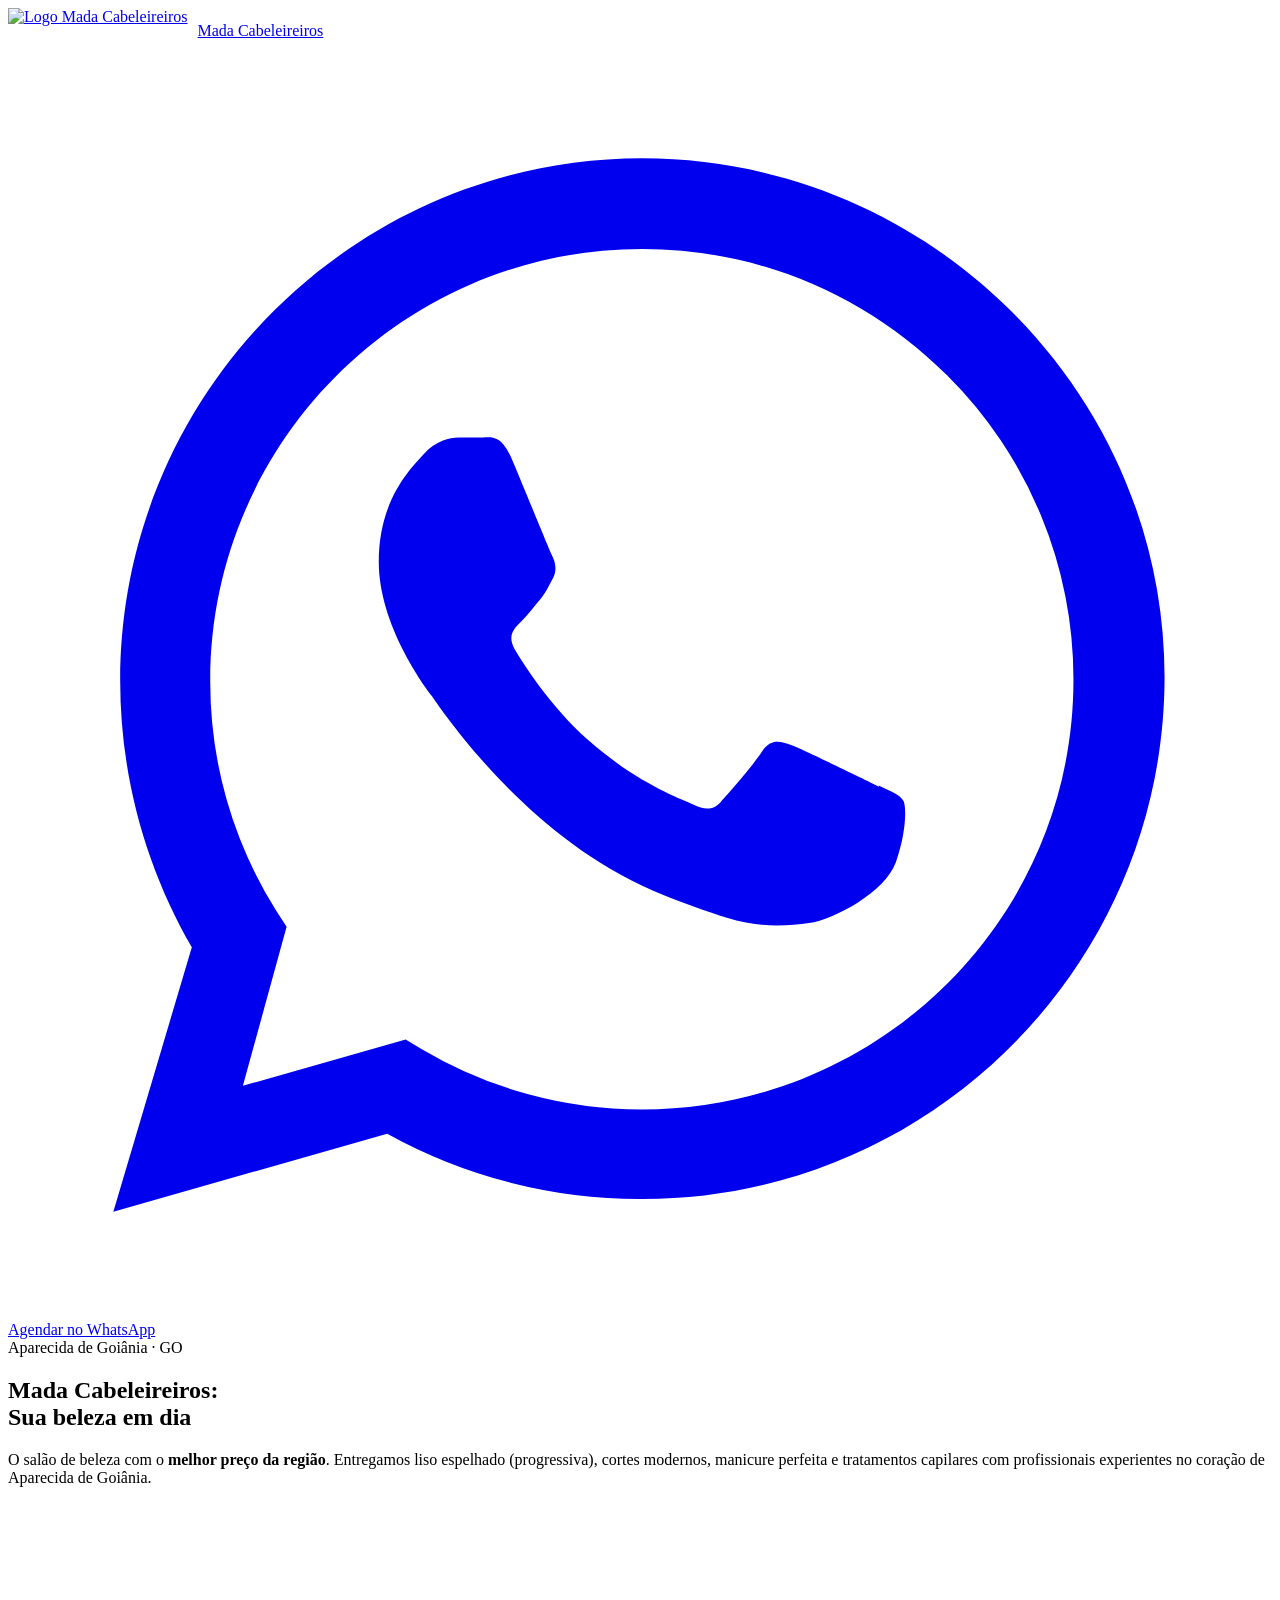
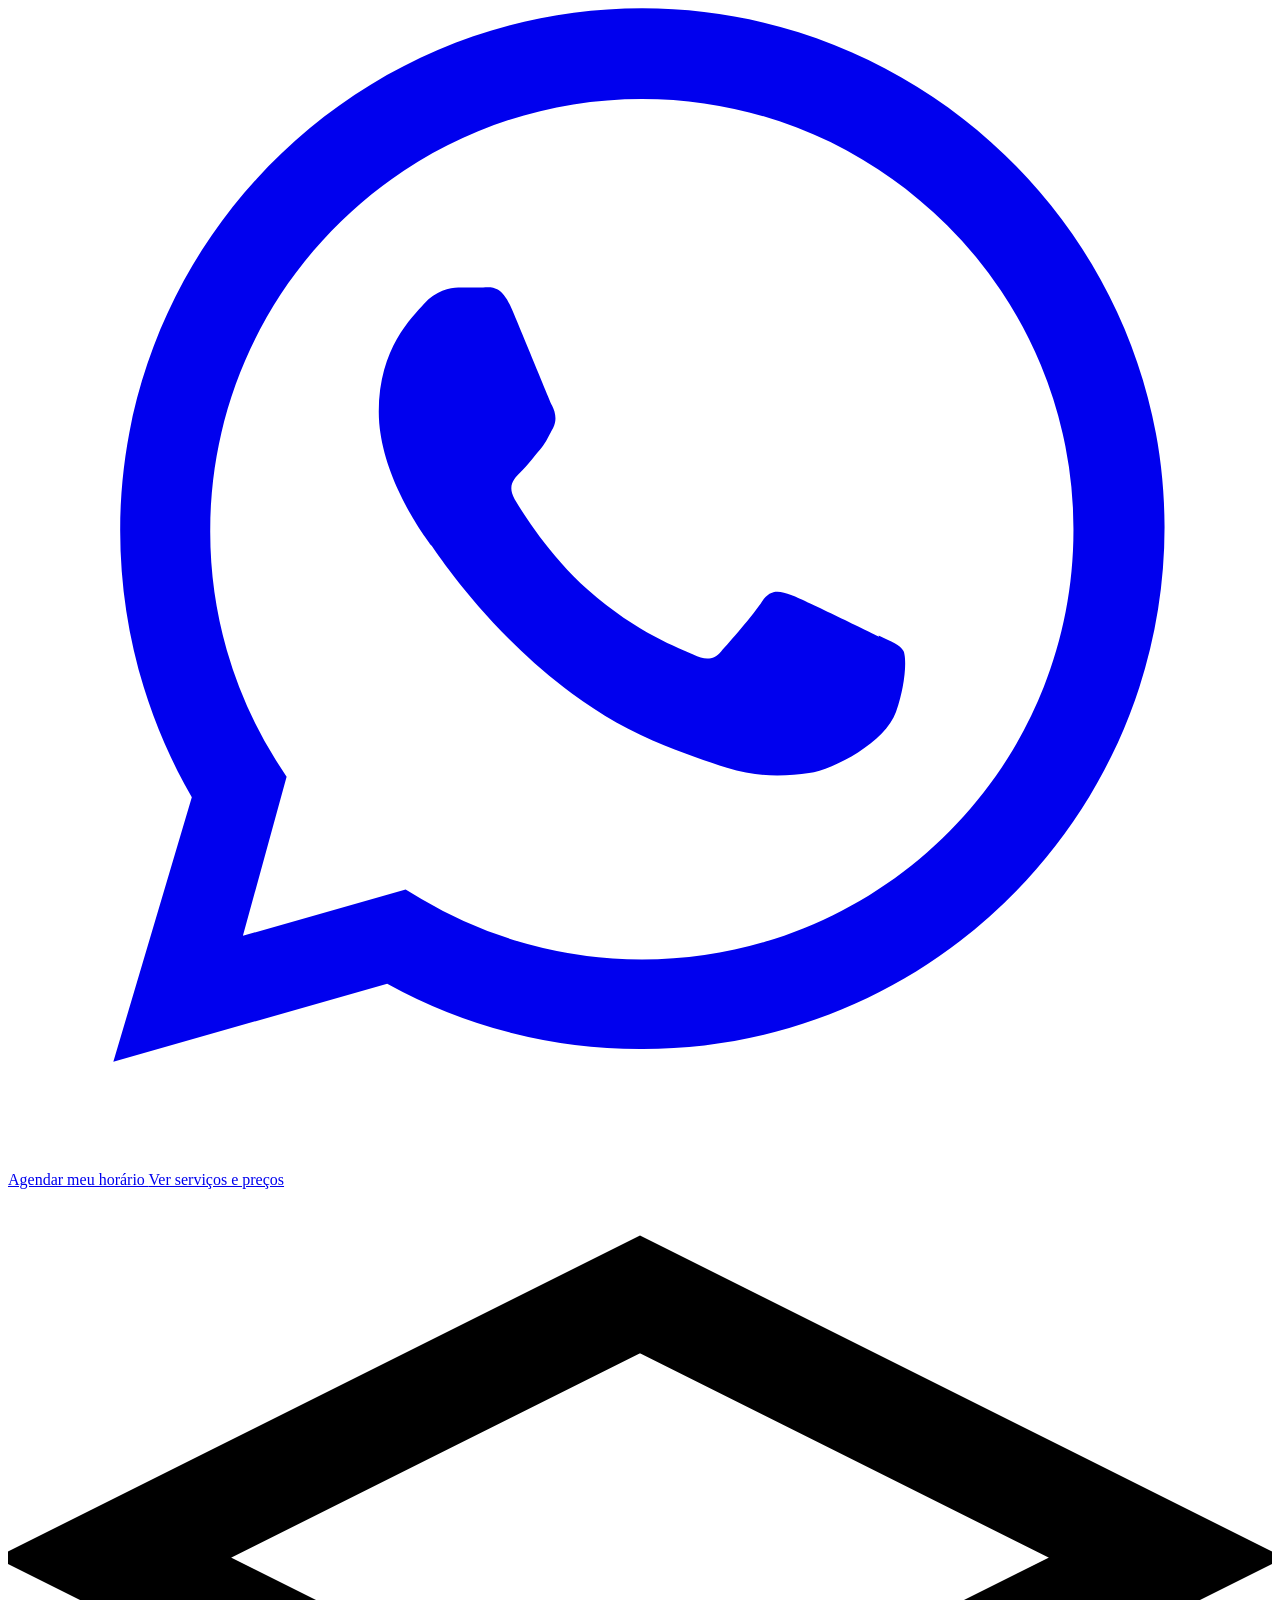
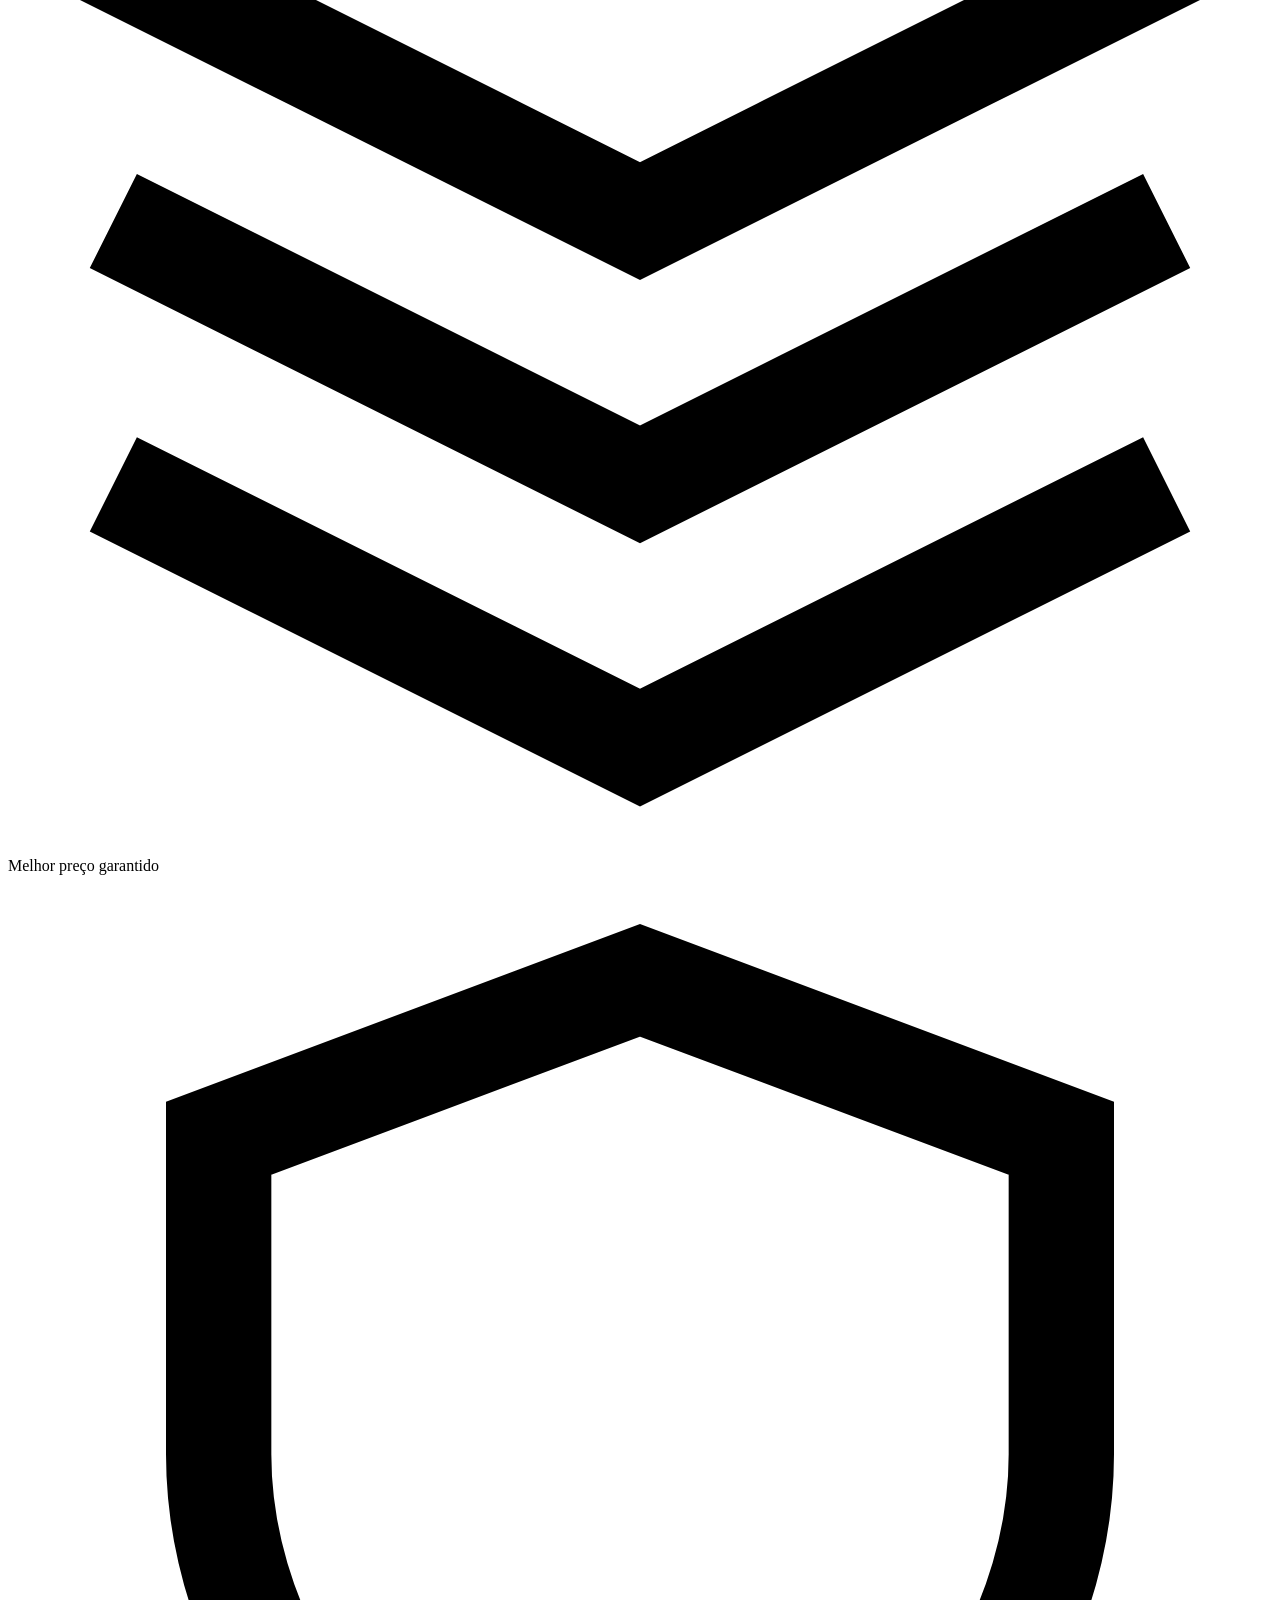
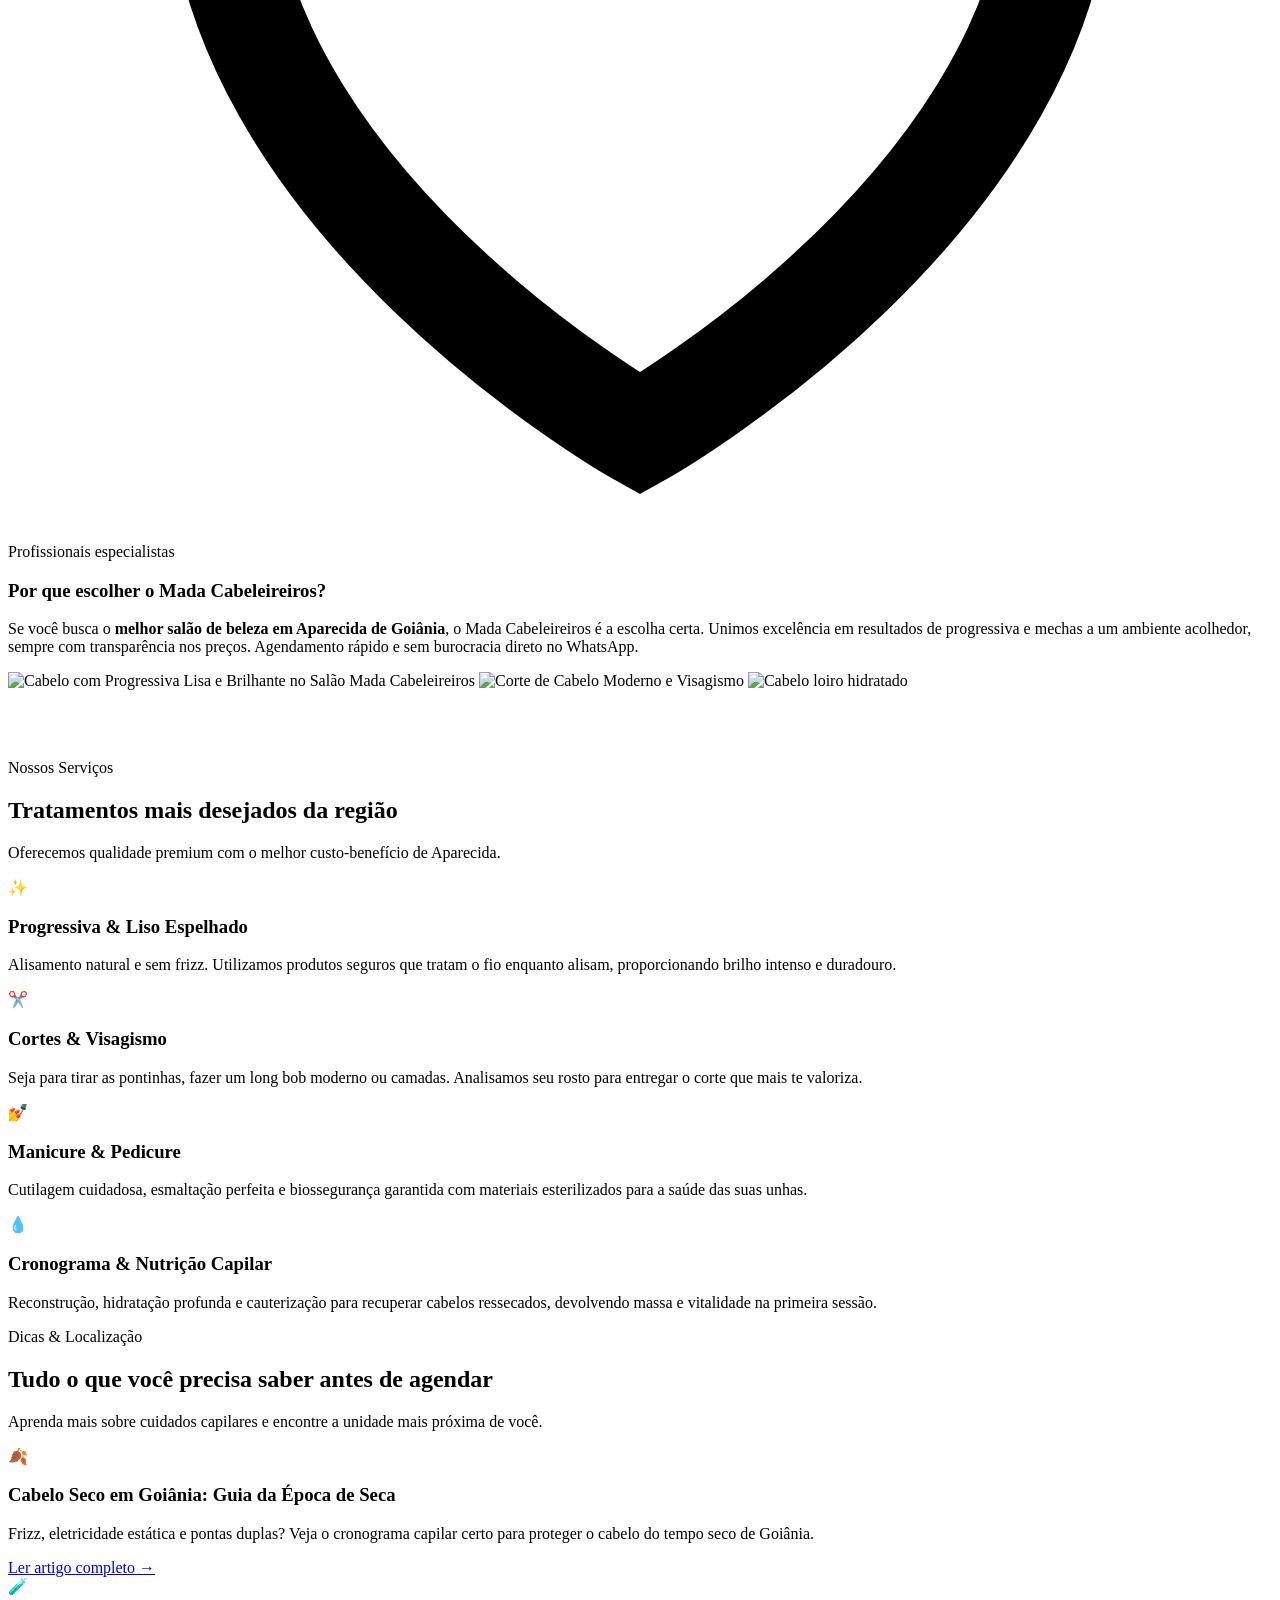
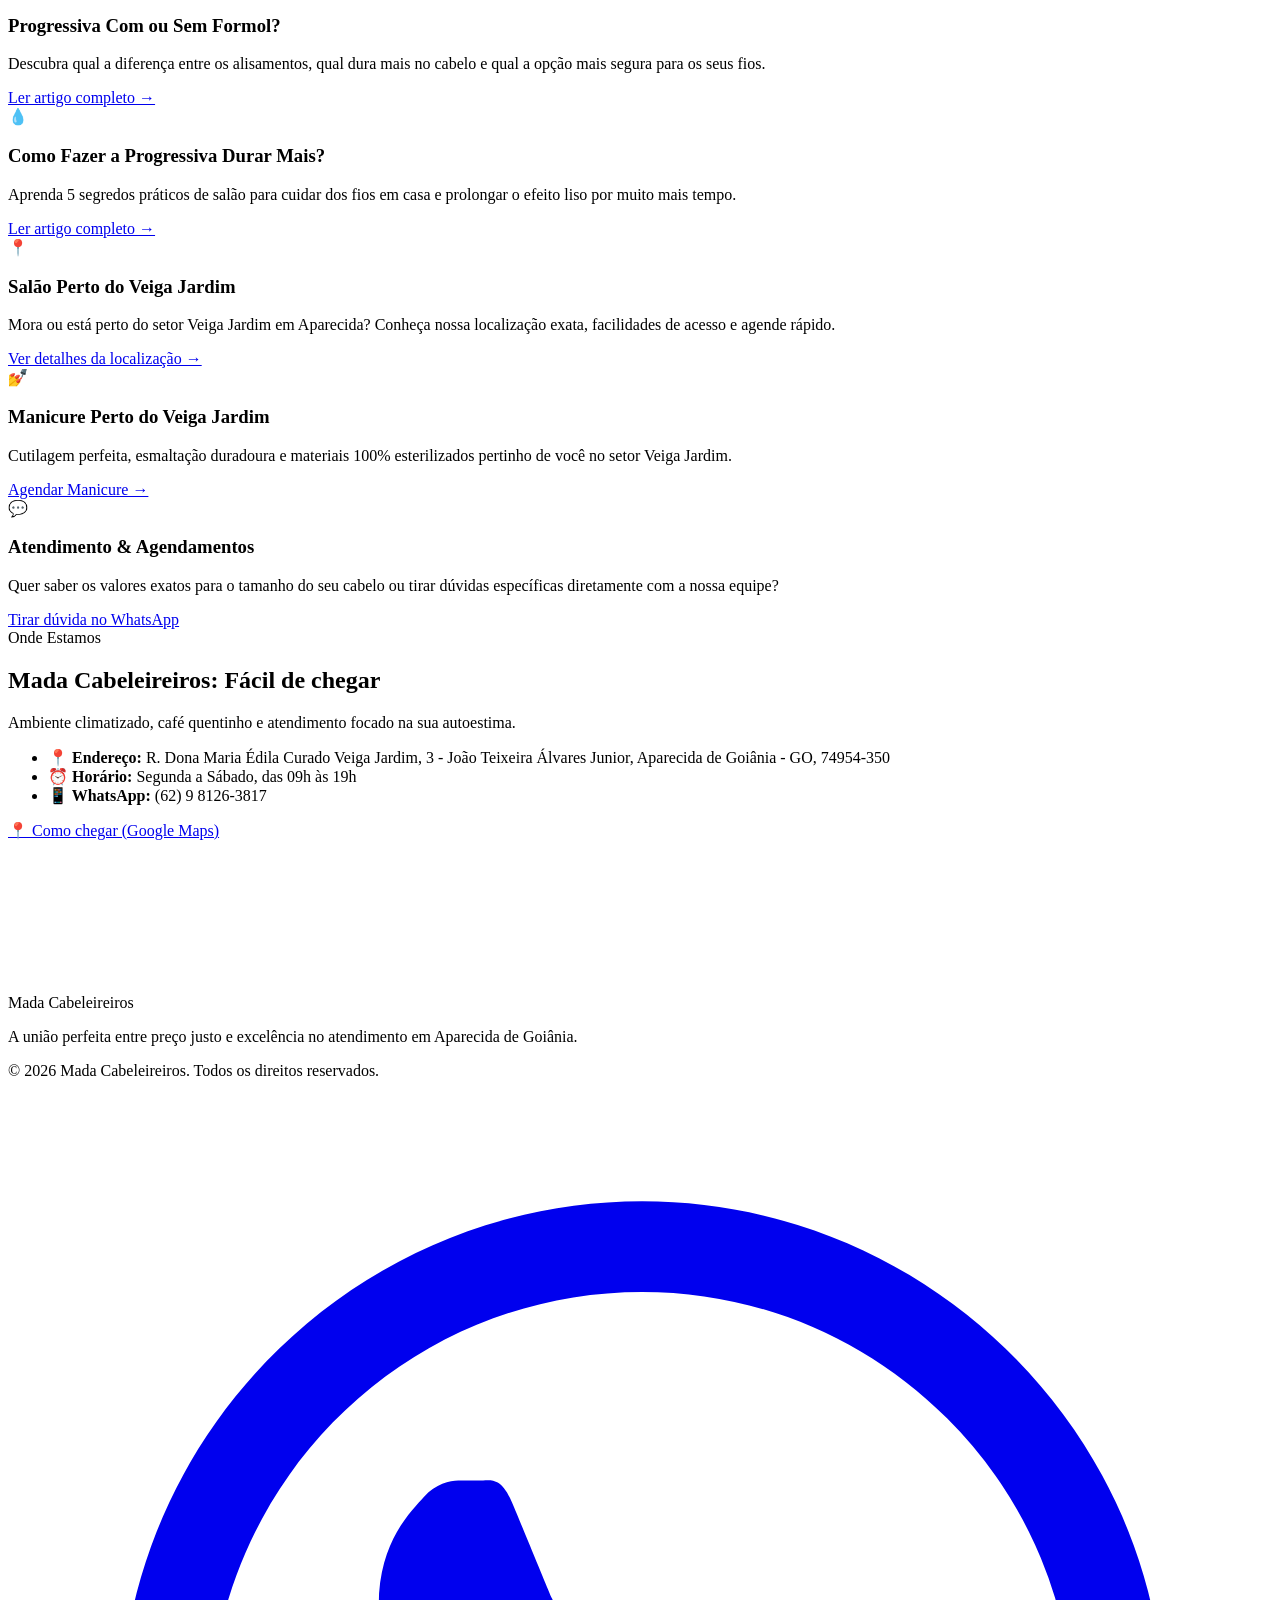
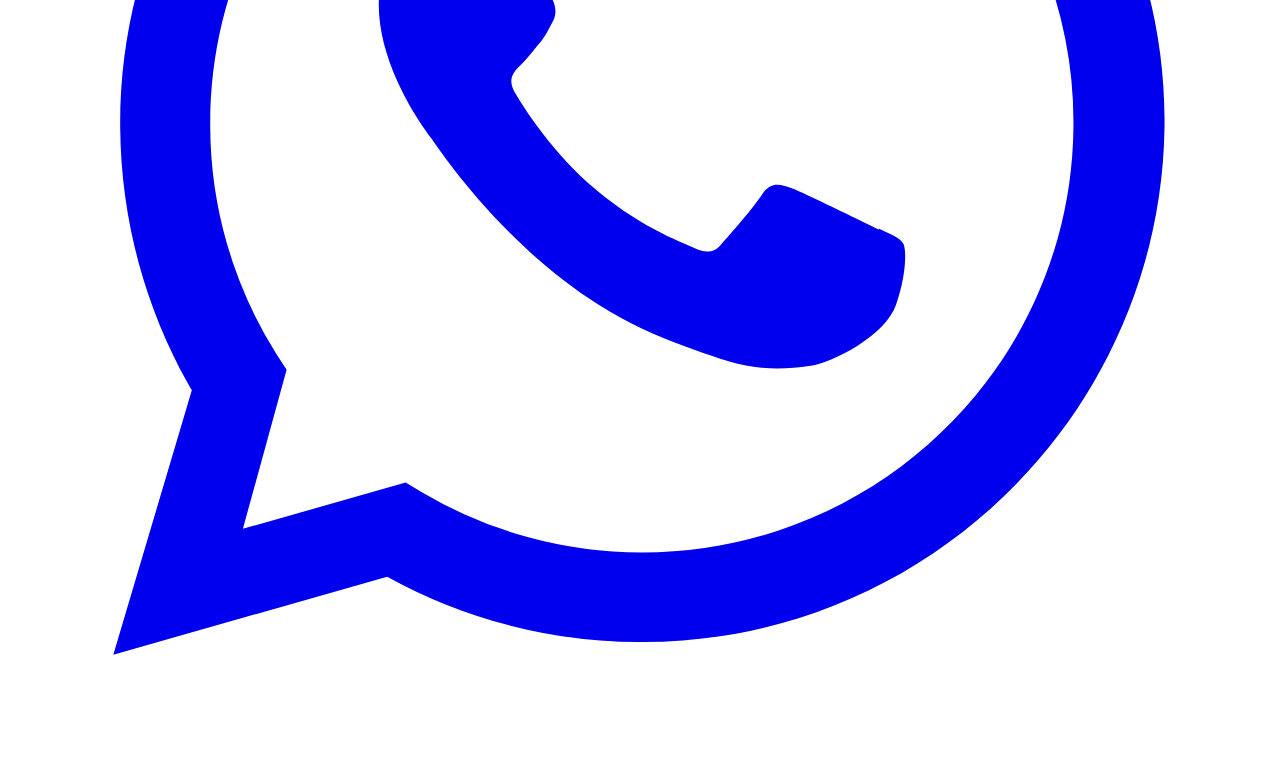
==== index.html @ 23da0adb "Update index.html" ====
<!DOCTYPE html>
<html lang="pt-BR">
<head>
  <meta name="google-site-verification" content="XFsin9n_Rrw2jSyixYli9ueBNUCkxjRUqwPBrGc0Il8" />
  <meta charset="UTF-8" />
  <meta name="viewport" content="width=device-width, initial-scale=1.0" />
  
  <!-- ===================== SEO ===================== -->
  <title>Salão de Beleza em Aparecida de Goiânia | Agendamento Rápido via WhatsApp</title>
  <meta name="description" content="Procurando salão de beleza em Aparecida de Goiânia? O Mada Cabeleireiros oferece a melhor progressiva, cortes e unhas com preço justo. Agende pelo WhatsApp!" />
  <meta name="author" content="Mada Cabeleireiros" />
  <meta name="robots" content="index, follow, max-snippet:-1, max-image-preview:large, max-video-preview:-1" />
  <meta name="theme-color" content="#943053" />

  <!-- Open Graph -->
  <meta property="og:locale" content="pt_BR" />
  <meta property="og:type" content="local.business" />
  <meta property="og:site_name" content="Mada Cabeleireiros" />
  <meta property="og:title" content="Mada Cabeleireiros - Aparecida de Goiânia" />
  <meta property="og:description" content="Progressiva perfeita, cortes modernos e unhas impecáveis com o melhor preço da região." />
  <meta property="og:url" content="https://madacabelos.github.io/salao/" />
  <meta property="og:image" content="https://images.unsplash.com/photo-1562322140-8baeececf3df?auto=format&fit=crop&w=1200&q=80" />
  
  <link rel="canonical" href="https://madacabelos.github.io/salao/" />

  <!-- Fontes -->
  <link rel="preconnect" href="https://fonts.googleapis.com" />
  <link rel="preconnect" href="https://fonts.gstatic.com" crossorigin />
  <link href="https://fonts.googleapis.com/css2?family=Inter:wght@400;500;600&family=Poppins:wght@500;600;700;800&display=swap" rel="stylesheet" />

  <link rel="stylesheet" href="style.css" />

  <!-- ===================== FAVICON OFICIAL GOOGLE SEARCH ===================== -->
  <link rel="icon" type="image/png" sizes="500x500" href="https://madacabelos.github.io/salao/salao-aparecida-de-goiania-google.png" />
  <link rel="shortcut icon" href="https://madacabelos.github.io/salao/salao-aparecida-de-goiania-google.png" />
  <link rel="apple-touch-icon" href="https://madacabelos.github.io/salao/salao-aparecida-de-goiania-google.png" />

  <!-- ===================== name ===================== -->
  <script type="application/ld+json">
  {
    "@context": "https://schema.org",
    "@type": "WebSite",
    "@id": "https://madacabelos.github.io/salao/#website",
    "name": "Mada Cabeleireiros",
    "alternateName": ["Mada Cabeleireiros Aparecida"],
    "url": "https://madacabelos.github.io/salao/"
  }
  </script>

  <!-- ===================== SC ===================== -->
  <script type="application/ld+json">
  {
    "@context": "https://schema.org",
    "@type": "HairSalon",
    "name": "Mada Cabeleireiros",
    "image": "https://images.unsplash.com/photo-1562322140-8baeececf3df?auto=format&fit=crop&w=600&q=80",
    "@id": "https://madacabelos.github.io/salao/#salao",
    "url": "https://madacabelos.github.io/salao/",
    "telephone": "+5562981263817",
    "priceRange": "$$",
    "address": {
      "@type": "PostalAddress",
      "streetAddress": "R. Dona Maria Édila Curado Veiga Jardim, 3 - João Teixeira Álvares Junior",
      "addressLocality": "Aparecida de Goiânia",
      "addressRegion": "GO",
      "postalCode": "74954-350",
      "addressCountry": "BR"
    },
    "geo": {
      "@type": "GeoCoordinates",
      "latitude": -16.7816896,
      "longitude": -49.2731853
    },
    "openingHoursSpecification": {
      "@type": "OpeningHoursSpecification",
      "dayOfWeek": [
        "Monday", "Tuesday", "Wednesday", "Thursday", "Friday", "Saturday"
      ],
      "opens": "09:00",
      "closes": "19:00"
    },
    "sameAs": [
      "https://www.google.com/maps/dir//Mada+Cabeleireiros+-+Jo%C3%A3o+Teixeira+%C3%81lvares+Junior,+R.+Dona+Maria+%C3%89dila+Curado+Veiga+Jardim,+3,+Aparecida+de+Goi%C3%A2nia+-+GO,+74954-350/data=!4m6!4m5!1m1!4e2!1m2!1m1!1s0x85077762f823da01:0x10ace468eadfb266?sa=X&ved=1t:57443&ictx=111"
    ]
  }
  </script>

  <script type="application/ld+json">
  {
    "@context": "https://schema.org",
    "@type": "FAQPage",
    "mainEntity": [{
      "@type": "Question",
      "name": "Qual o melhor salão de beleza em Aparecida de Goiânia?",
      "acceptedAnswer": {
        "@type": "Answer",
        "text": "O Mada Cabeleireiros é considerado uma das melhores opções em Aparecida de Goiânia, oferecendo serviços de progressiva, cortes, manicure e tratamentos capilares com preço acessível e profissionais qualificados."
      }
    },{
      "@type": "Question",
      "name": "Onde fica o Mada Cabeleireiros em Aparecida de Goiânia?",
      "acceptedAnswer": {
        "@type": "Answer",
        "text": "O salão Mada Cabeleireiros está localizado na R. Dona Maria Édila Curado Veiga Jardim, 3, bairro João Teixeira Álvares Junior, Aparecida de Goiânia - GO, CEP 74954-350."
      }
    }]
  }
  </script>
</head>
<body>

  <!-- blur -->
  <div class="blur-bg blob-1"></div>
  <div class="blur-bg blob-2"></div>
  <div class="blur-bg blob-3"></div>

  <!-- CABEÇALHO -->
  <header class="site-header">
    <div class="container header-container">
      <a href="index.html" class="logo" style="display: flex; align-items: center; gap: 10px;">
        <img src="https://madacabelos.github.io/salao/salao-aparecida-de-goiania-google.png" alt="Logo Mada Cabeleireiros" style="height: 45px; width: auto;" />
        <span>Mada <span class="logo-highlight">Cabeleireiros</span></span>
      </a>
      <a href="https://wa.me/5562981263817?text=Olá!%20Encontrei%20vocês%20no%20Google.%20Quero%20agendar%20um%20horário." target="_blank" class="btn btn-whatsapp header-btn">
        <svg viewBox="0 0 24 24" fill="currentColor"><path d="M12.04 2C6.58 2 2.13 6.45 2.13 11.91c0 1.85.5 3.58 1.36 5.07L2 22l5.2-1.48a9.9 9.9 0 0 0 4.84 1.24h.01c5.46 0 9.91-4.45 9.91-9.91C21.96 6.45 17.5 2 12.04 2Zm0 18.06h-.01a8.2 8.2 0 0 1-4.18-1.15l-.3-.18-3.09.88.83-3.02-.2-.31a8.13 8.13 0 0 1-1.25-4.37c0-4.51 3.68-8.19 8.2-8.19 2.19 0 4.24.86 5.79 2.4a8.13 8.13 0 0 1 2.4 5.79c0 4.51-3.68 8.15-8.19 8.15Zm4.5-6.13c-.25-.12-1.45-.71-1.67-.79-.22-.08-.39-.12-.55.12-.16.25-.63.79-.78.95-.14.16-.29.18-.53.06-.25-.12-1.05-.39-2-1.23-.74-.66-1.24-1.47-1.39-1.72-.14-.25-.02-.38.11-.51.11-.11.25-.29.37-.43.12-.14.16-.25.25-.41.08-.16.04-.31-.02-.43-.06-.12-.55-1.33-.76-1.82-.2-.48-.4-.42-.55-.42h-.47c-.16 0-.43.06-.65.31-.22.25-.86.84-.86 2.05 0 1.21.88 2.38 1 2.54.12.16 1.73 2.64 4.2 3.7.59.25 1.05.4 1.41.52.59.19 1.13.16 1.56.1.48-.07 1.45-.59 1.65-1.16.2-.57.2-1.06.14-1.16-.06-.11-.22-.17-.47-.29Z"/></svg>
        <span class="btn-text">Agendar no WhatsApp</span>
      </a>
    </div>
  </header>

  <main>
    <!-- HERO SECTION -->
    <section class="hero">
      <div class="container hero-grid">
        
        <!-- Lado Esquerdo: Textos e Ações -->
        <div class="hero-content">
          <span class="eyebrow">Aparecida de Goiânia · GO</span>
          <h1 itemprop="name">Mada Cabeleireiros:<br>Sua beleza em dia</h1>
          <p class="hero-lead">
            O salão de beleza com o <strong>melhor preço da região</strong>. Entregamos liso espelhado (progressiva), cortes modernos, manicure perfeita e tratamentos capilares com profissionais experientes no coração de Aparecida de Goiânia.
          </p>
          
          <div class="hero-actions">
            <a href="https://wa.me/5562981263817?text=Olá!%20Vim%20pelo%20site%20e%20quero%20agendar%20um%20horário." target="_blank" class="btn btn-whatsapp btn-lg">
              <svg viewBox="0 0 24 24" fill="currentColor"><path d="M12.04 2C6.58 2 2.13 6.45 2.13 11.91c0 1.85.5 3.58 1.36 5.07L2 22l5.2-1.48a9.9 9.9 0 0 0 4.84 1.24h.01c5.46 0 9.91-4.45 9.91-9.91C21.96 6.45 17.5 2 12.04 2Zm0 18.06h-.01a8.2 8.2 0 0 1-4.18-1.15l-.3-.18-3.09.88.83-3.02-.2-.31a8.13 8.13 0 0 1-1.25-4.37c0-4.51 3.68-8.19 8.2-8.19 2.19 0 4.24.86 5.79 2.4a8.13 8.13 0 0 1 2.4 5.79c0 4.51-3.68 8.15-8.19 8.15Zm4.5-6.13c-.25-.12-1.45-.71-1.67-.79-.22-.08-.39-.12-.55.12-.16.25-.63.79-.78.95-.14.16-.29.18-.53.06-.25-.12-1.05-.39-2-1.23-.74-.66-1.24-1.47-1.39-1.72-.14-.25-.02-.38.11-.51.11-.11.25-.29.37-.43.12-.14.16-.25.25-.41.08-.16.04-.31-.02-.43-.06-.12-.55-1.33-.76-1.82-.2-.48-.4-.42-.55-.42h-.47c-.16 0-.43.06-.65.31-.22.25-.86.84-.86 2.05 0 1.21.88 2.38 1 2.54.12.16 1.73 2.64 4.2 3.7.59.25 1.05.4 1.41.52.59.19 1.13.16 1.56.1.48-.07 1.45-.59 1.65-1.16.2-.57.2-1.06.14-1.16-.06-.11-.22-.17-.47-.29Z"/></svg>
              Agendar meu horário
            </a>
            <a href="#servicos" class="btn btn-outline btn-lg">Ver serviços e preços</a>
          </div>

          <div class="trust-row">
            <span class="trust-item">
              <svg viewBox="0 0 24 24" fill="none" stroke="currentColor" stroke-width="2"><path d="M12 2l10 5-10 5-10-5 10-5z"/><path d="M2 17l10 5 10-5M2 12l10 5 10-5"/></svg>
              Melhor preço garantido
            </span>
            <span class="trust-item">
              <svg viewBox="0 0 24 24" fill="none" stroke="currentColor" stroke-width="2"><path d="M12 22s8-4.5 8-11V5l-8-3-8 3v6c0 6.5 8 11 8 11z"/></svg>
              Profissionais especialistas
            </span>
          </div>

          <!-- Caixa -->
          <div class="quick-answer-box">
            <h3 itemprop="description">Por que escolher o Mada Cabeleireiros?</h3>
            <p>Se você busca o <strong>melhor salão de beleza em Aparecida de Goiânia</strong>, o Mada Cabeleireiros é a escolha certa. Unimos excelência em resultados de progressiva e mechas a um ambiente acolhedor, sempre com transparência nos preços. Agendamento rápido e sem burocracia direto no WhatsApp.</p>
          </div>
        </div>

        <!-- Lado Direito: Imagens Reais Otimizadas -->
        <div class="hero-visual">
          <div class="photo-composition">
            <img src="https://images.unsplash.com/photo-1562322140-8baeececf3df?auto=format&fit=crop&w=600&q=80" alt="Cabelo com Progressiva Lisa e Brilhante no Salão Mada Cabeleireiros" class="photo photo-main" loading="eager" />
            <img src="https://images.unsplash.com/photo-1519699047748-de8e457a634e?auto=format&fit=crop&w=400&q=80" alt="Corte de Cabelo Moderno e Visagismo" class="photo photo-sub-1" />
            <img src="https://images.unsplash.com/photo-1522337660859-02fbefca4702?auto=format&fit=crop&w=400&q=80" alt="Cabelo loiro hidratado" class="photo photo-sub-2" />
          </div>
        </div>

      </div>
    </section>

    <!-- Divisor Ondulado -->
    <svg class="wave-divider" viewBox="0 0 1440 74" fill="none" xmlns="http://www.w3.org/2000/svg">
      <path d="M0 24.9999C240 74.9999 480 74.9999 720 24.9999C960 -25.0001 1200 -25.0001 1440 24.9999V74.9999H0V24.9999Z" fill="#ffffff"/>
    </svg>

    <!-- SERVIÇOS -->
    <section class="services" id="servicos">
      <div class="container">
        <div class="section-header text-center">
          <span class="eyebrow">Nossos Serviços</span>
          <h2>Tratamentos mais desejados da região</h2>
          <p>Oferecemos qualidade premium com o melhor custo-benefício de Aparecida.</p>
        </div>

        <div class="services-grid">
          <div class="service-card">
            <div class="card-icon">✨</div>
            <h3>Progressiva & Liso Espelhado</h3>
            <p>Alisamento natural e sem frizz. Utilizamos produtos seguros que tratam o fio enquanto alisam, proporcionando brilho intenso e duradouro.</p>
          </div>
          
          <div class="service-card">
            <div class="card-icon">✂️</div>
            <h3>Cortes & Visagismo</h3>
            <p>Seja para tirar as pontinhas, fazer um long bob moderno ou camadas. Analisamos seu rosto para entregar o corte que mais te valoriza.</p>
          </div>

          <div class="service-card">
            <div class="card-icon">💅</div>
            <h3>Manicure & Pedicure</h3>
            <p>Cutilagem cuidadosa, esmaltação perfeita e biossegurança garantida com materiais esterilizados para a saúde das suas unhas.</p>
          </div>

          <div class="service-card">
            <div class="card-icon">💧</div>
            <h3>Cronograma & Nutrição Capilar</h3>
            <p>Reconstrução, hidratação profunda e cauterização para recuperar cabelos ressecados, devolvendo massa e vitalidade na primeira sessão.</p>
          </div>
        </div>
      </div>
    </section>

    <!-- ================= SEÇÃO  ================= -->
    <section class="services" id="duvidas" style="background-color: var(--bg-color); border-top: 1px solid var(--box-border);">
      <div class="container">
        <div class="section-header text-center">
          <span class="eyebrow">Dicas & Localização</span>
          <h2>Tudo o que você precisa saber antes de agendar</h2>
          <p>Aprenda mais sobre cuidados capilares e encontre a unidade mais próxima de você.</p>
        </div>

        <div class="services-grid" style="grid-template-columns: repeat(auto-fit, minmax(250px, 1fr));">

          <!-- NOVO CARD: Cabelo Seco na Época da Seca (Goiânia) -->
          <div class="service-card" style="display: flex; flex-direction: column; justify-content: space-between;">
            <div>
              <div class="card-icon">🍂</div>
              <h3>Cabelo Seco em Goiânia: Guia da Época de Seca</h3>
              <p>Frizz, eletricidade estática e pontas duplas? Veja o cronograma capilar certo para proteger o cabelo do tempo seco de Goiânia.</p>
            </div>
            <a href="cabelo-seco-goiania.html" class="btn btn-outline mt-4" style="width: 100%;">Ler artigo completo →</a>
          </div>

          <!-- Card do Artigo da Progressiva -->
          <div class="service-card" style="display: flex; flex-direction: column; justify-content: space-between;">
            <div>
              <div class="card-icon">🧪</div>
              <h3>Progressiva Com ou Sem Formol?</h3>
              <p>Descubra qual a diferença entre os alisamentos, qual dura mais no cabelo e qual a opção mais segura para os seus fios.</p>
            </div>
            <a href="progressiva.html" class="btn btn-outline mt-4" style="width: 100%;">Ler artigo completo →</a>
          </div>

          <!-- Card: Como Fazer a Progressiva Durar Mais -->
          <div class="service-card" style="display: flex; flex-direction: column; justify-content: space-between;">
            <div>
              <div class="card-icon">💧</div>
              <h3>Como Fazer a Progressiva Durar Mais?</h3>
              <p>Aprenda 5 segredos práticos de salão para cuidar dos fios em casa e prolongar o efeito liso por muito mais tempo.</p>
            </div>
            <a href="durabilidade-progressiva.html" class="btn btn-outline mt-4" style="width: 100%;">Ler artigo completo →</a>
          </div>

          <!-- CARD: Atendimento Perto do Veiga Jardim (SEO Local) -->
          <div class="service-card" style="display: flex; flex-direction: column; justify-content: space-between;">
            <div>
              <div class="card-icon">📍</div>
              <h3>Salão Perto do Veiga Jardim</h3>
              <p>Mora ou está perto do setor Veiga Jardim em Aparecida? Conheça nossa localização exata, facilidades de acesso e agende rápido.</p>
            </div>
            <a href="salao-veiga-jardim.html" class="btn btn-outline mt-4" style="width: 100%;">Ver detalhes da localização →</a>
          </div>

          <!-- NOVO CARD: Manicure Perto do Veiga Jardim -->
          <div class="service-card" style="display: flex; flex-direction: column; justify-content: space-between;">
            <div>
              <div class="card-icon">💅</div>
              <h3>Manicure Perto do Veiga Jardim</h3>
              <p>Cutilagem perfeita, esmaltação duradoura e materiais 100% esterilizados pertinho de você no setor Veiga Jardim.</p>
            </div>
            <a href="manicure-veiga-jardim.html" class="btn btn-outline mt-4" style="width: 100%;">Agendar Manicure →</a>
          </div>

          <!-- Card de Contato Direto -->
          <div class="service-card" style="display: flex; flex-direction: column; justify-content: space-between;">
            <div>
              <div class="card-icon">💬</div>
              <h3>Atendimento & Agendamentos</h3>
              <p>Quer saber os valores exatos para o tamanho do seu cabelo ou tirar dúvidas específicas diretamente com a nossa equipe?</p>
            </div>
            <a href="https://wa.me/5562981263817?text=Olá!%20Tenho%20uma%20dúvida%20sobre%20os%20serviços." target="_blank" class="btn btn-whatsapp mt-4" style="width: 100%;">Tirar dúvida no WhatsApp</a>
          </div>

        </div>
      </div>
    </section>

    <!-- LOCALIZAÇÃO GOOGLE MAPS -->
    <section class="location-section">
      <div class="container location-grid">
        <div class="location-text">
          <span class="eyebrow">Onde Estamos</span>
          <h2>Mada Cabeleireiros: Fácil de chegar</h2>
          <p>Ambiente climatizado, café quentinho e atendimento focado na sua autoestima.</p>
          
          <ul class="contact-list">
            <li><strong>📍 Endereço:</strong> R. Dona Maria Édila Curado Veiga Jardim, 3 - João Teixeira Álvares Junior, Aparecida de Goiânia - GO, 74954-350</li>
            <li><strong>⏰ Horário:</strong> Segunda a Sábado, das 09h às 19h</li>
            <li><strong>📱 WhatsApp:</strong> (62) 9 8126-3817</li>
          </ul>

          <a href="https://www.google.com/maps/dir//Mada+Cabeleireiros+-+Jo%C3%A3o+Teixeira+%C3%81lvares+Junior,+R.+Dona+Maria+%C3%89dila+Curado+Veiga+Jardim,+3,+Aparecida+de+Goi%C3%A2nia+-+GO,+74954-350/data=!4m6!4m5!1m1!4e2!1m2!1m1!1s0x85077762f823da01:0x10ace468eadfb266?sa=X&ved=1t:57443&ictx=111" target="_blank" class="btn btn-outline btn-lg mt-4">
            📍 Como chegar (Google Maps)
          </a>
        </div>
        
        <div class="location-map">
          <div class="map-wrapper">
            <iframe src="https://www.google.com/maps/embed?pb=!1m14!1m8!1m3!1d15286.992839213563!2d-49.2731853!3d-16.7816896!3m2!1i1024!2i768!4f13.1!3m3!1m2!1s0x85077762f823da01%3A0x10ace468eadfb266!2sMada%20Cabeleireiros!5e0!3m2!1spt-BR!2sbr!4v1715000000000!5m2!1spt-BR!2sbr" width="100%" height="100%" style="border:0;" allowfullscreen="" loading="lazy" referrerpolicy="no-referrer-when-downgrade"></iframe>
          </div>
        </div>
      </div>
    </section>

  </main>

  <!-- RODAPÉ -->
  <footer class="site-footer">
    <div class="container">
      <div class="footer-content">
        <div class="footer-brand">Mada Cabeleireiros</div>
        <p>A união perfeita entre preço justo e excelência no atendimento em Aparecida de Goiânia.</p>
      </div>
      <div class="footer-bottom">
        <p>© <span id="year"></span> Mada Cabeleireiros. Todos os direitos reservados.</p>
      </div>
    </div>
  </footer>

  <!-- WHATSAPP FLUTUANTE -->
  <a class="whatsapp-float" href="https://wa.me/5562981263817?text=Olá!%20Encontrei%20o%20Mada%20Cabeleireiros%20no%20Google.%20Quero%20agendar%20um%20horário." target="_blank" aria-label="Agendar no WhatsApp">
    <svg viewBox="0 0 24 24" fill="currentColor"><path d="M12.04 2C6.58 2 2.13 6.45 2.13 11.91c0 1.85.5 3.58 1.36 5.07L2 22l5.2-1.48a9.9 9.9 0 0 0 4.84 1.24h.01c5.46 0 9.91-4.45 9.91-9.91C21.96 6.45 17.5 2 12.04 2Zm0 18.06h-.01a8.2 8.2 0 0 1-4.18-1.15l-.3-.18-3.09.88.83-3.02-.2-.31a8.13 8.13 0 0 1-1.25-4.37c0-4.51 3.68-8.19 8.2-8.19 2.19 0 4.24.86 5.79 2.4a8.13 8.13 0 0 1 2.4 5.79c0 4.51-3.68 8.15-8.19 8.15Zm4.5-6.13c-.25-.12-1.45-.71-1.67-.79-.22-.08-.39-.12-.55.12-.16.25-.63.79-.78.95-.14.16-.29.18-.53.06-.25-.12-1.05-.39-2-1.23-.74-.66-1.24-1.47-1.39-1.72-.14-.25-.02-.38.11-.51.11-.11.25-.29.37-.43.12-.14.16-.25.25-.41.08-.16.04-.31-.02-.43-.06-.12-.55-1.33-.76-1.82-.2-.48-.4-.42-.55-.42h-.47c-.16 0-.43.06-.65.31-.22.25-.86.84-.86 2.05 0 1.21.88 2.38 1 2.54.12.16 1.73 2.64 4.2 3.7.59.25 1.05.4 1.41.52.59.19 1.13.16 1.56.1.48-.07 1.45-.59 1.65-1.16.2-.57.2-1.06.14-1.16-.06-.11-.22-.17-.47-.29Z"/></svg>
  </a>

  <script>
    document.getElementById("year").textContent = new Date().getFullYear();
  </script>
</body>
</html>
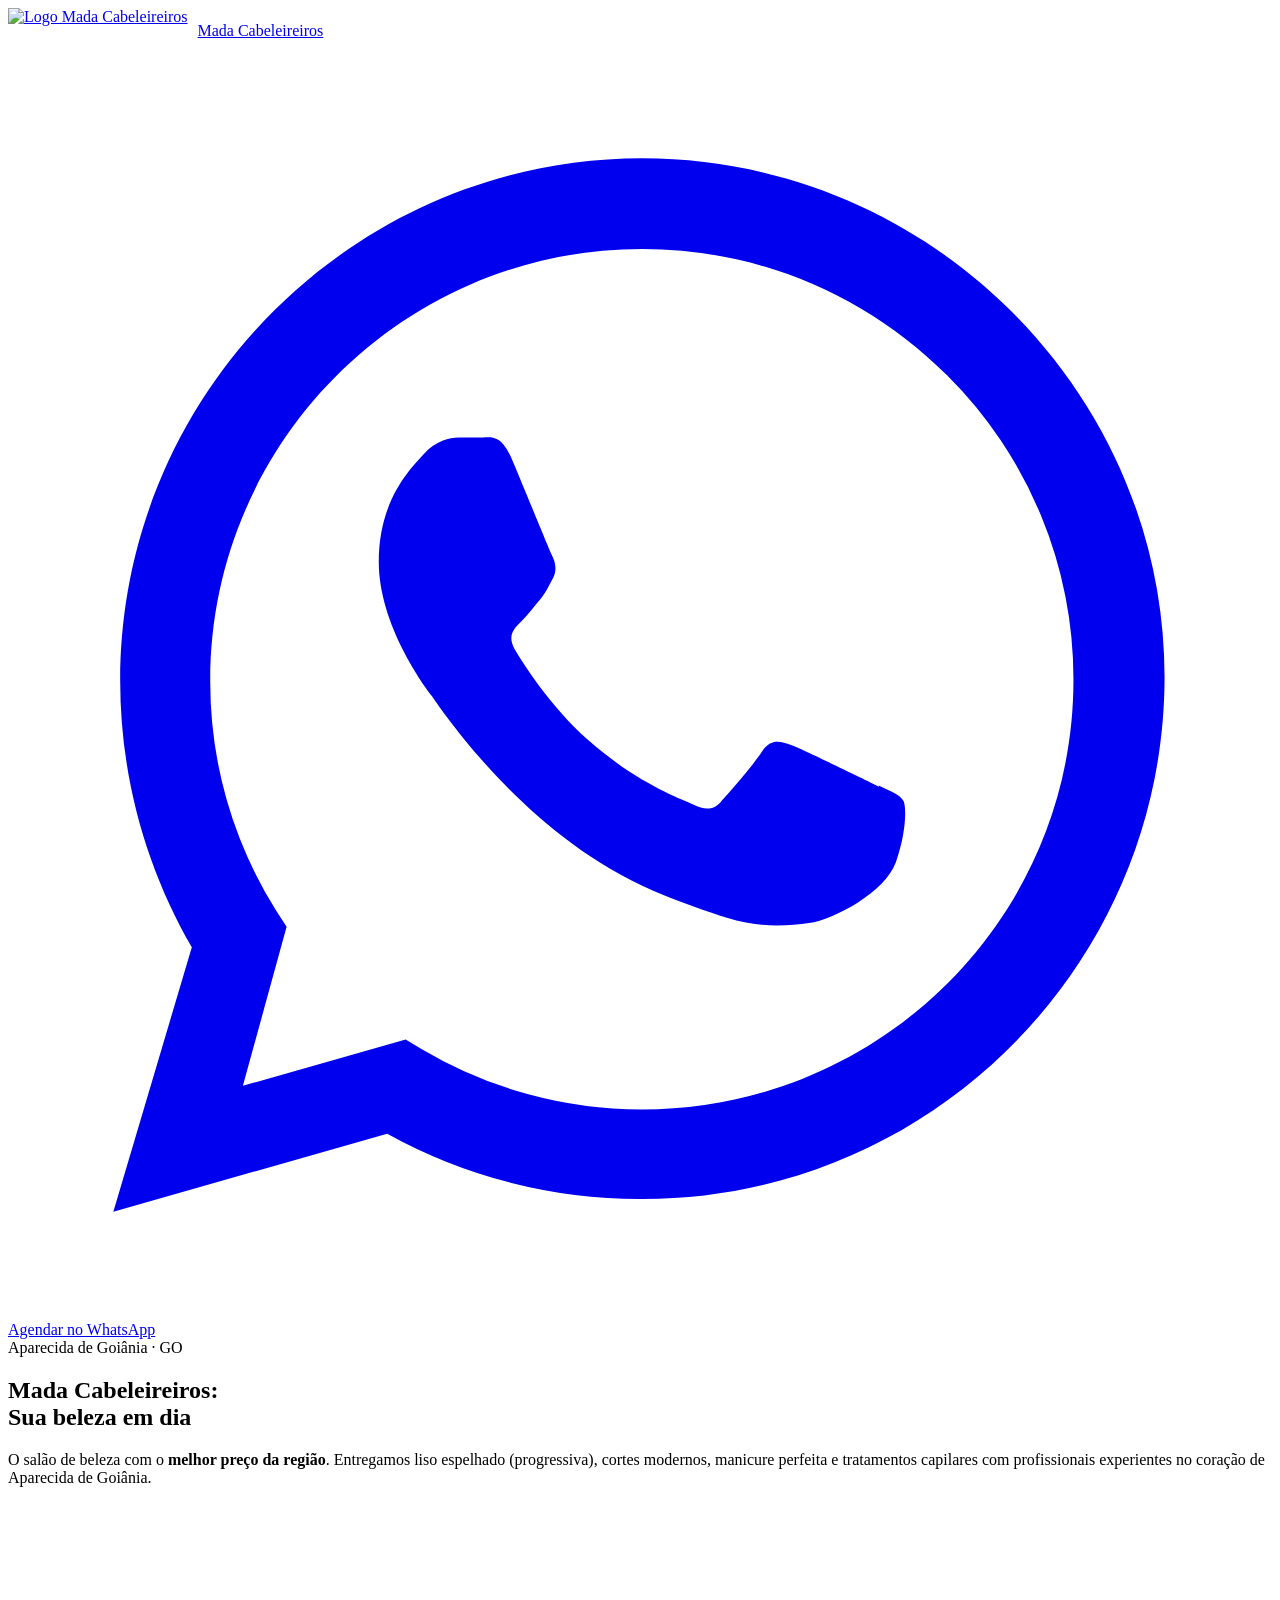
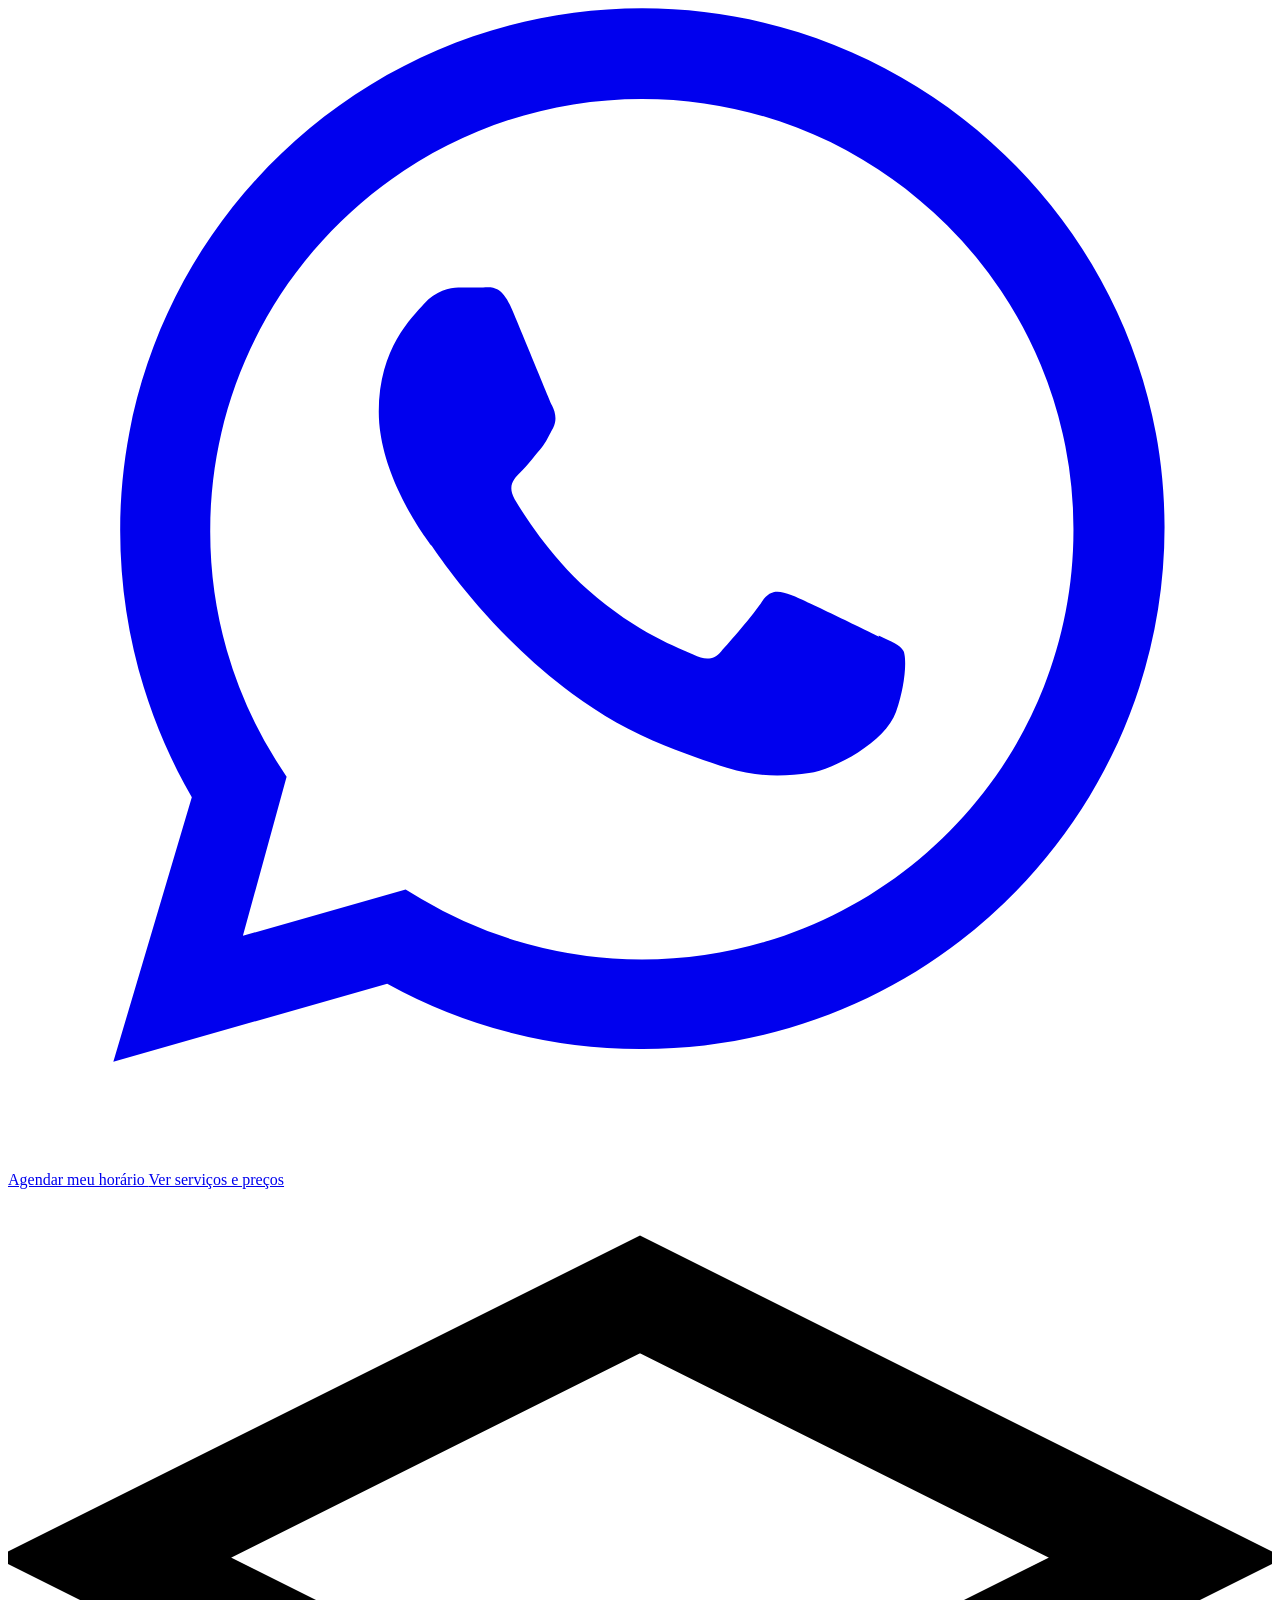
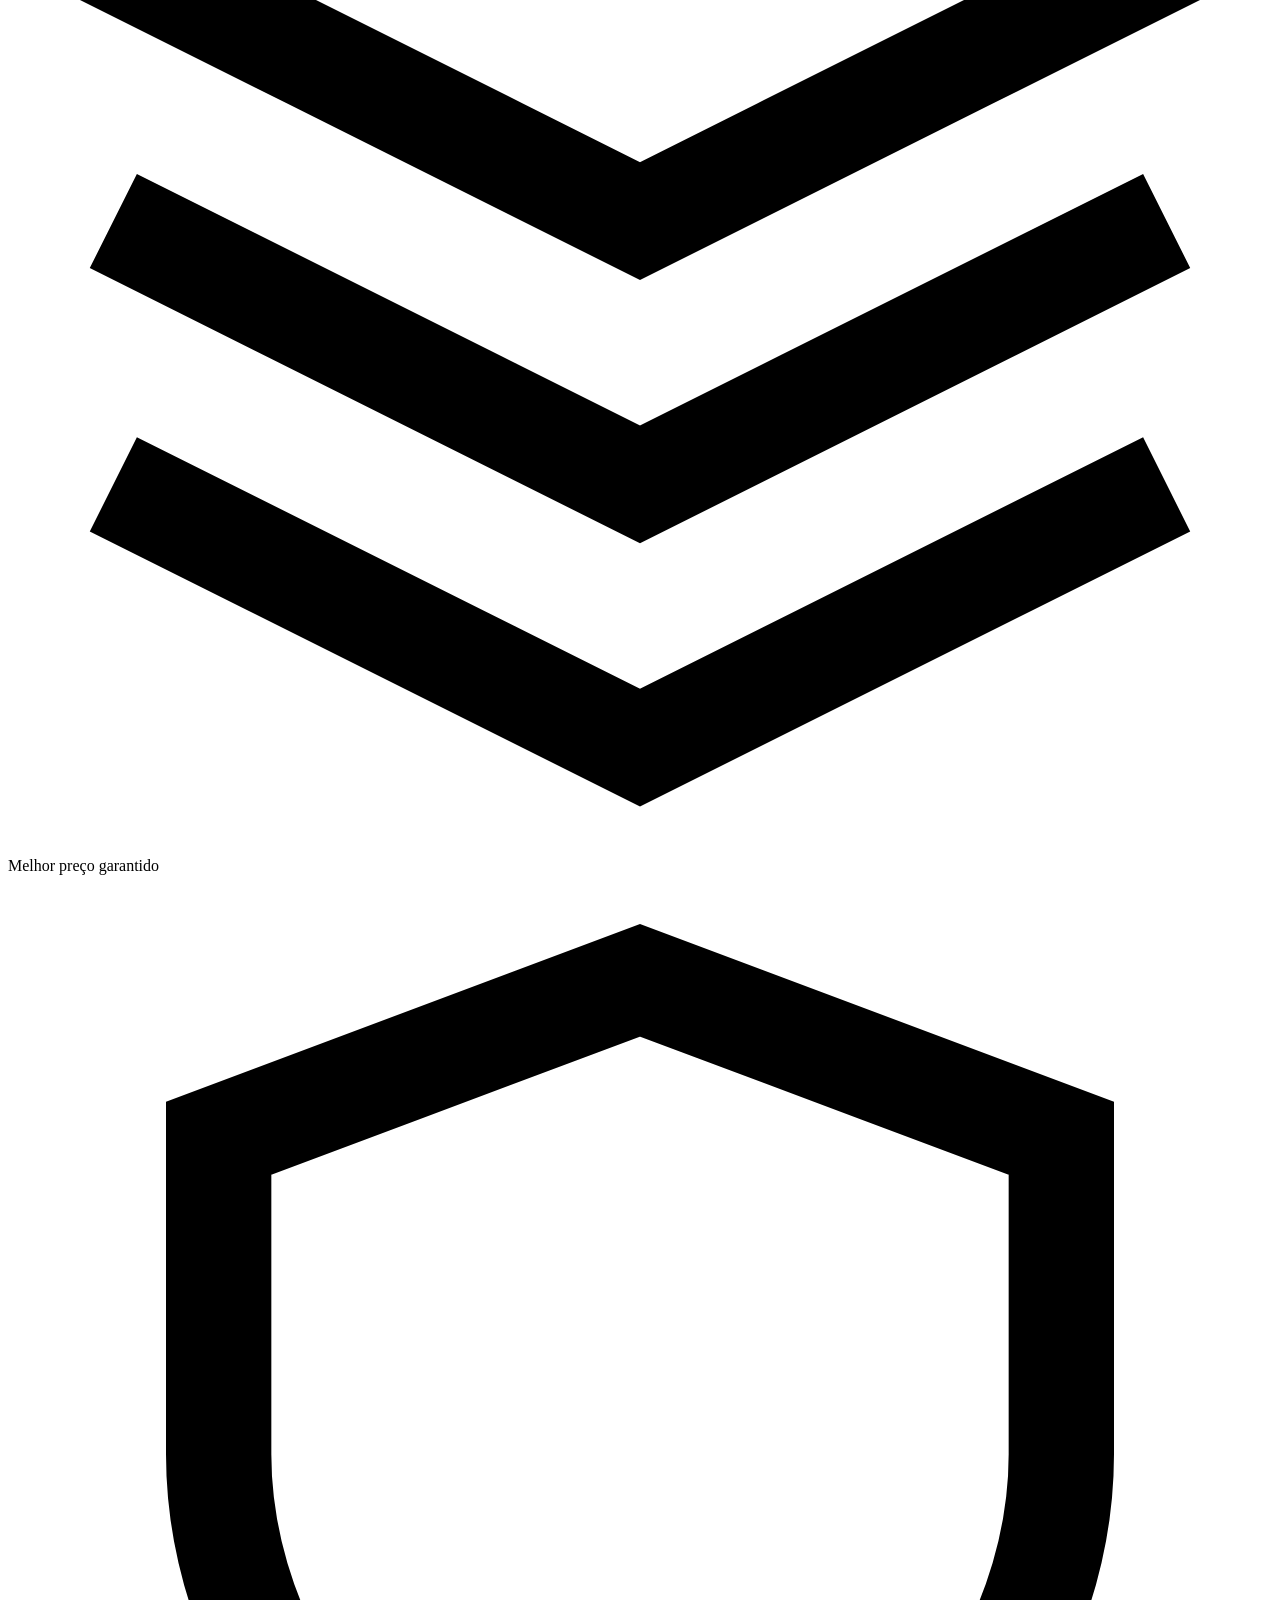
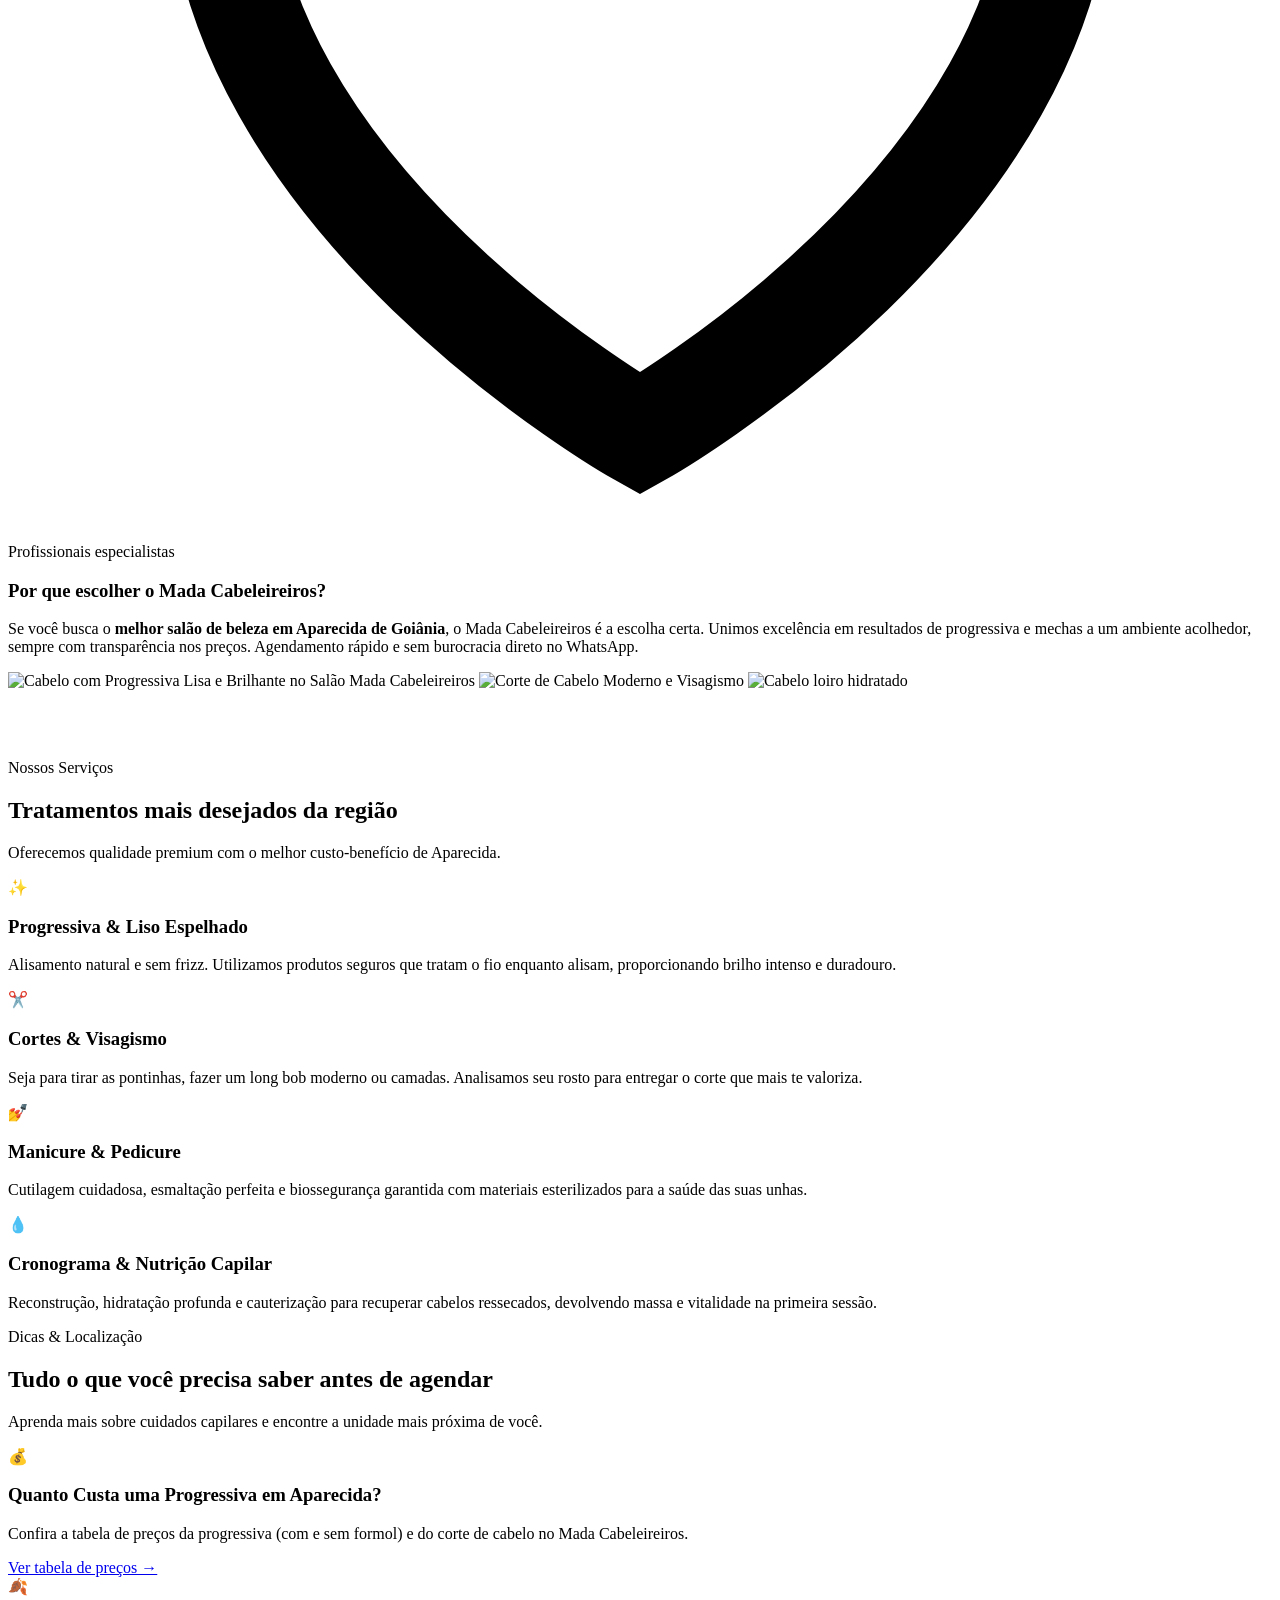
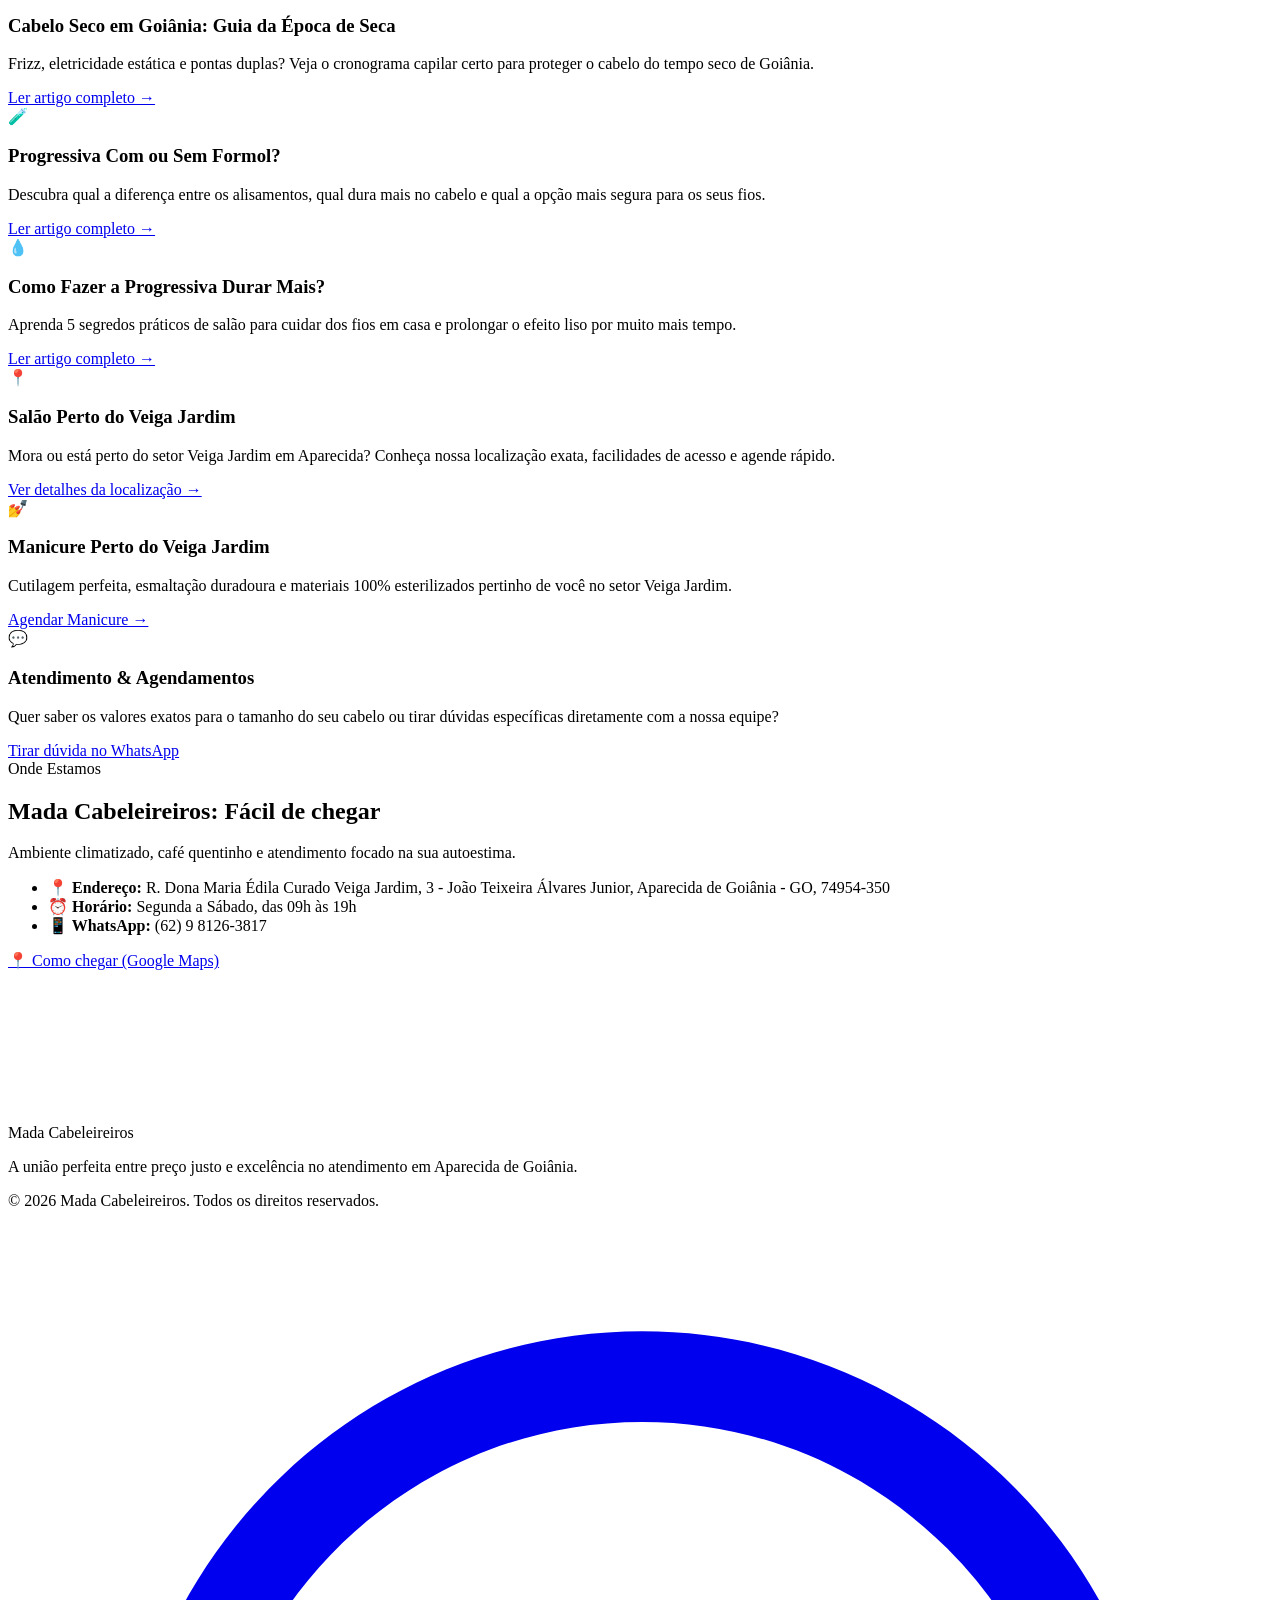
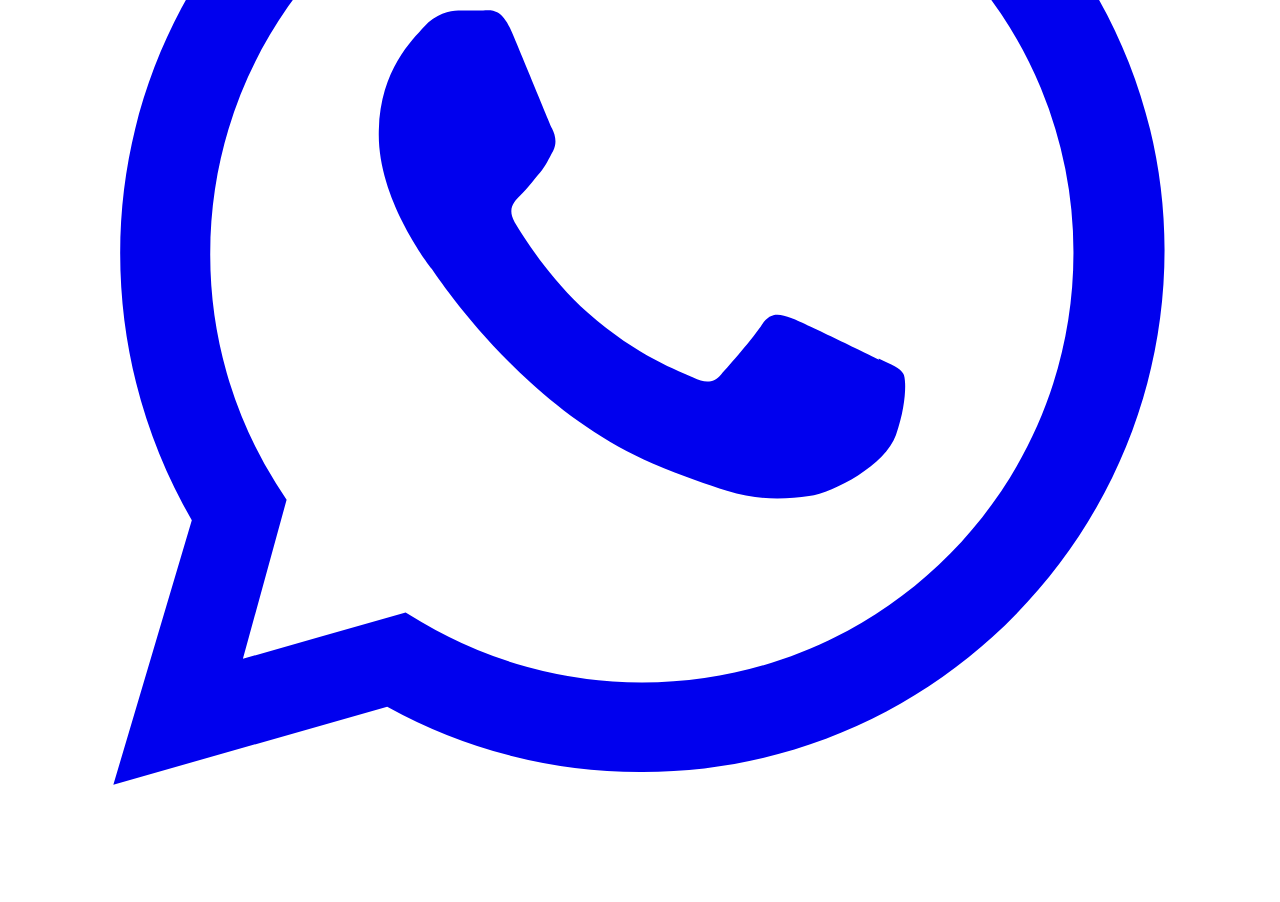
==== commit 798b38fa: "Update index.html" ====
--- a/index.html
+++ b/index.html
@@ -35,7 +35,7 @@
   <link rel="shortcut icon" href="https://madacabelos.github.io/salao/salao-aparecida-de-goiania-google.png" />
   <link rel="apple-touch-icon" href="https://madacabelos.github.io/salao/salao-aparecida-de-goiania-google.png" />
 
-  <!-- ===================== name ===================== -->
+  <!-- ===================== SCH ===================== -->
   <script type="application/ld+json">
   {
     "@context": "https://schema.org",
@@ -47,7 +47,7 @@
   }
   </script>
 
-  <!-- ===================== SC ===================== -->
+  <!-- ===================== E NEGÓCIO E LOCALIZAÇÃO ===================== -->
   <script type="application/ld+json">
   {
     "@context": "https://schema.org",
@@ -221,7 +221,7 @@
       </div>
     </section>
 
-    <!-- ================= SEÇÃO  ================= -->
+    <!-- ================= SEÇÃO NOVAS DÚVIDAS, BLOG & LOCALIZAÇÃO ================= -->
     <section class="services" id="duvidas" style="background-color: var(--bg-color); border-top: 1px solid var(--box-border);">
       <div class="container">
         <div class="section-header text-center">
@@ -231,6 +231,16 @@
         </div>
 
         <div class="services-grid" style="grid-template-columns: repeat(auto-fit, minmax(250px, 1fr));">
+
+          <!-- NOVO CARD: Preço da Progressiva e Corte -->
+          <div class="service-card" style="display: flex; flex-direction: column; justify-content: space-between;">
+            <div>
+              <div class="card-icon">💰</div>
+              <h3>Quanto Custa uma Progressiva em Aparecida?</h3>
+              <p>Confira a tabela de preços da progressiva (com e sem formol) e do corte de cabelo no Mada Cabeleireiros.</p>
+            </div>
+            <a href="preco-progressiva-corte.html" class="btn btn-outline mt-4" style="width: 100%;">Ver tabela de preços →</a>
+          </div>
 
           <!-- NOVO CARD: Cabelo Seco na Época da Seca (Goiânia) -->
           <div class="service-card" style="display: flex; flex-direction: column; justify-content: space-between;">
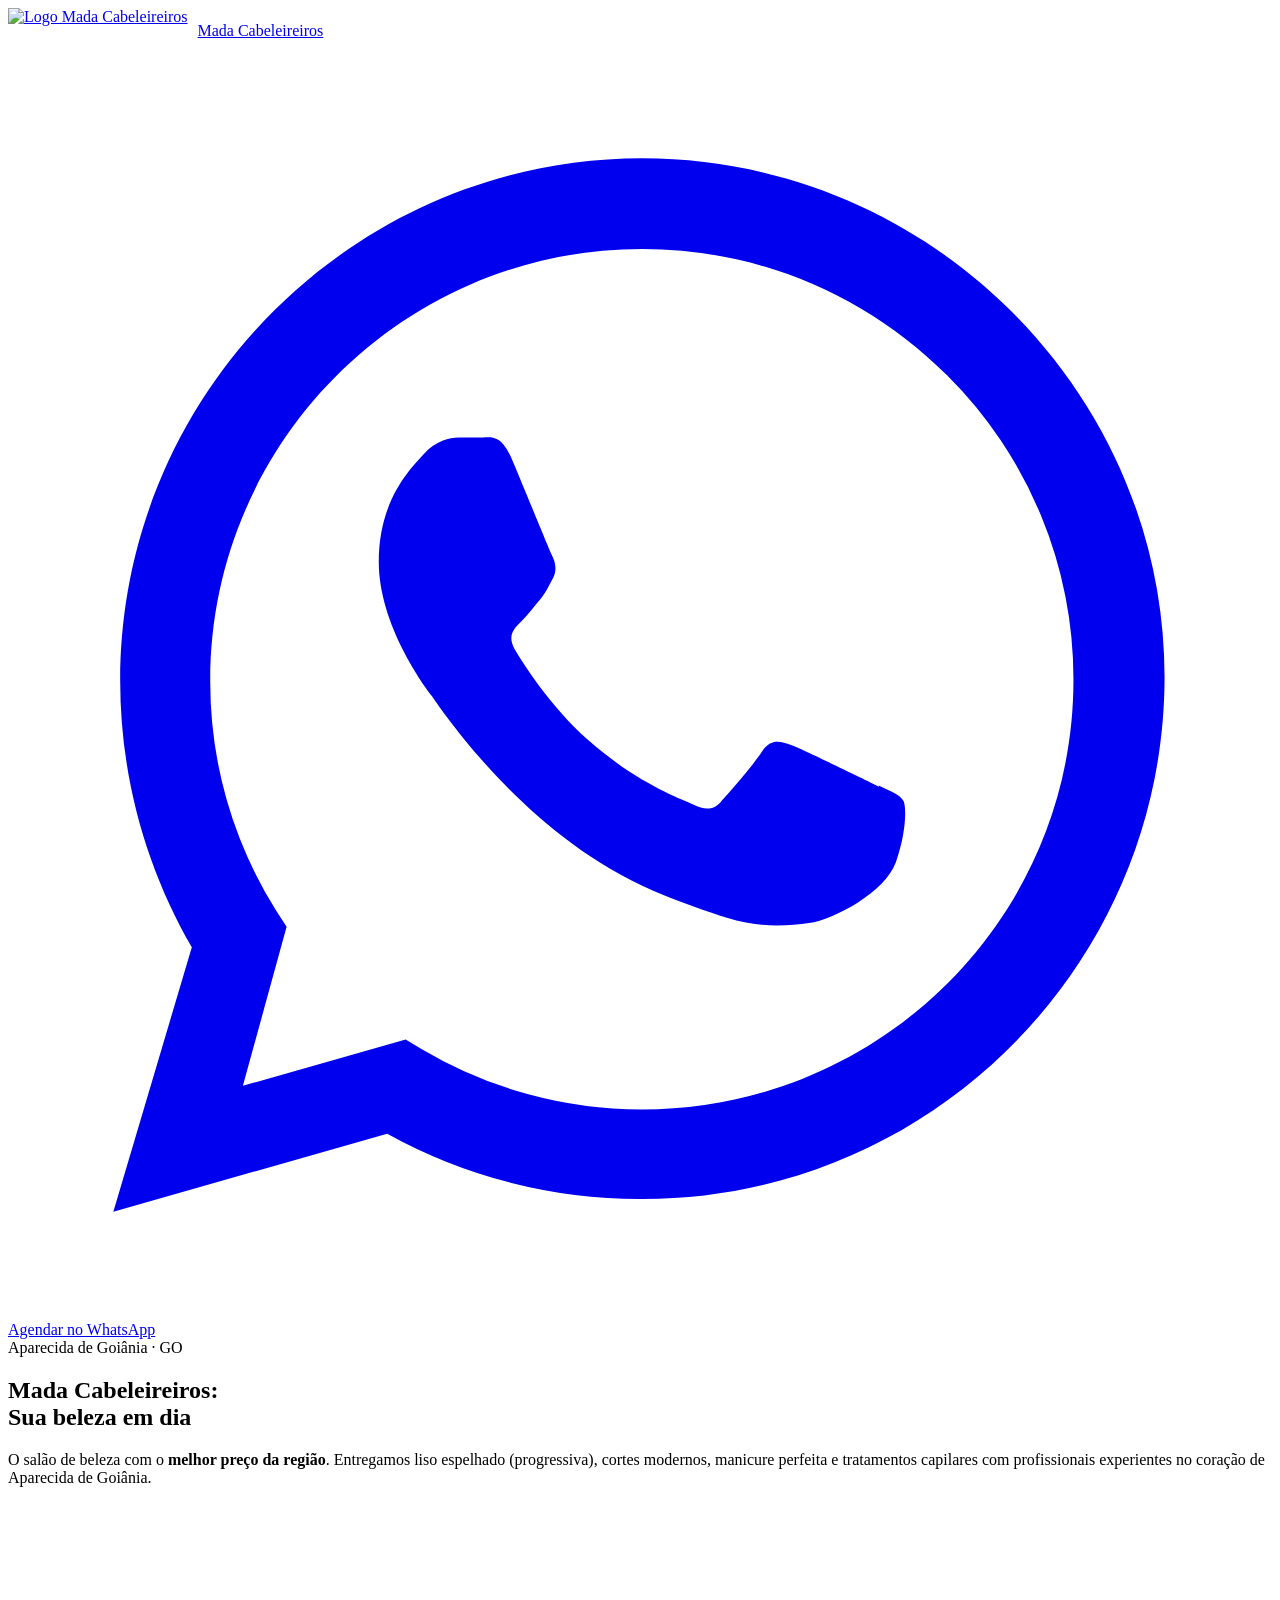
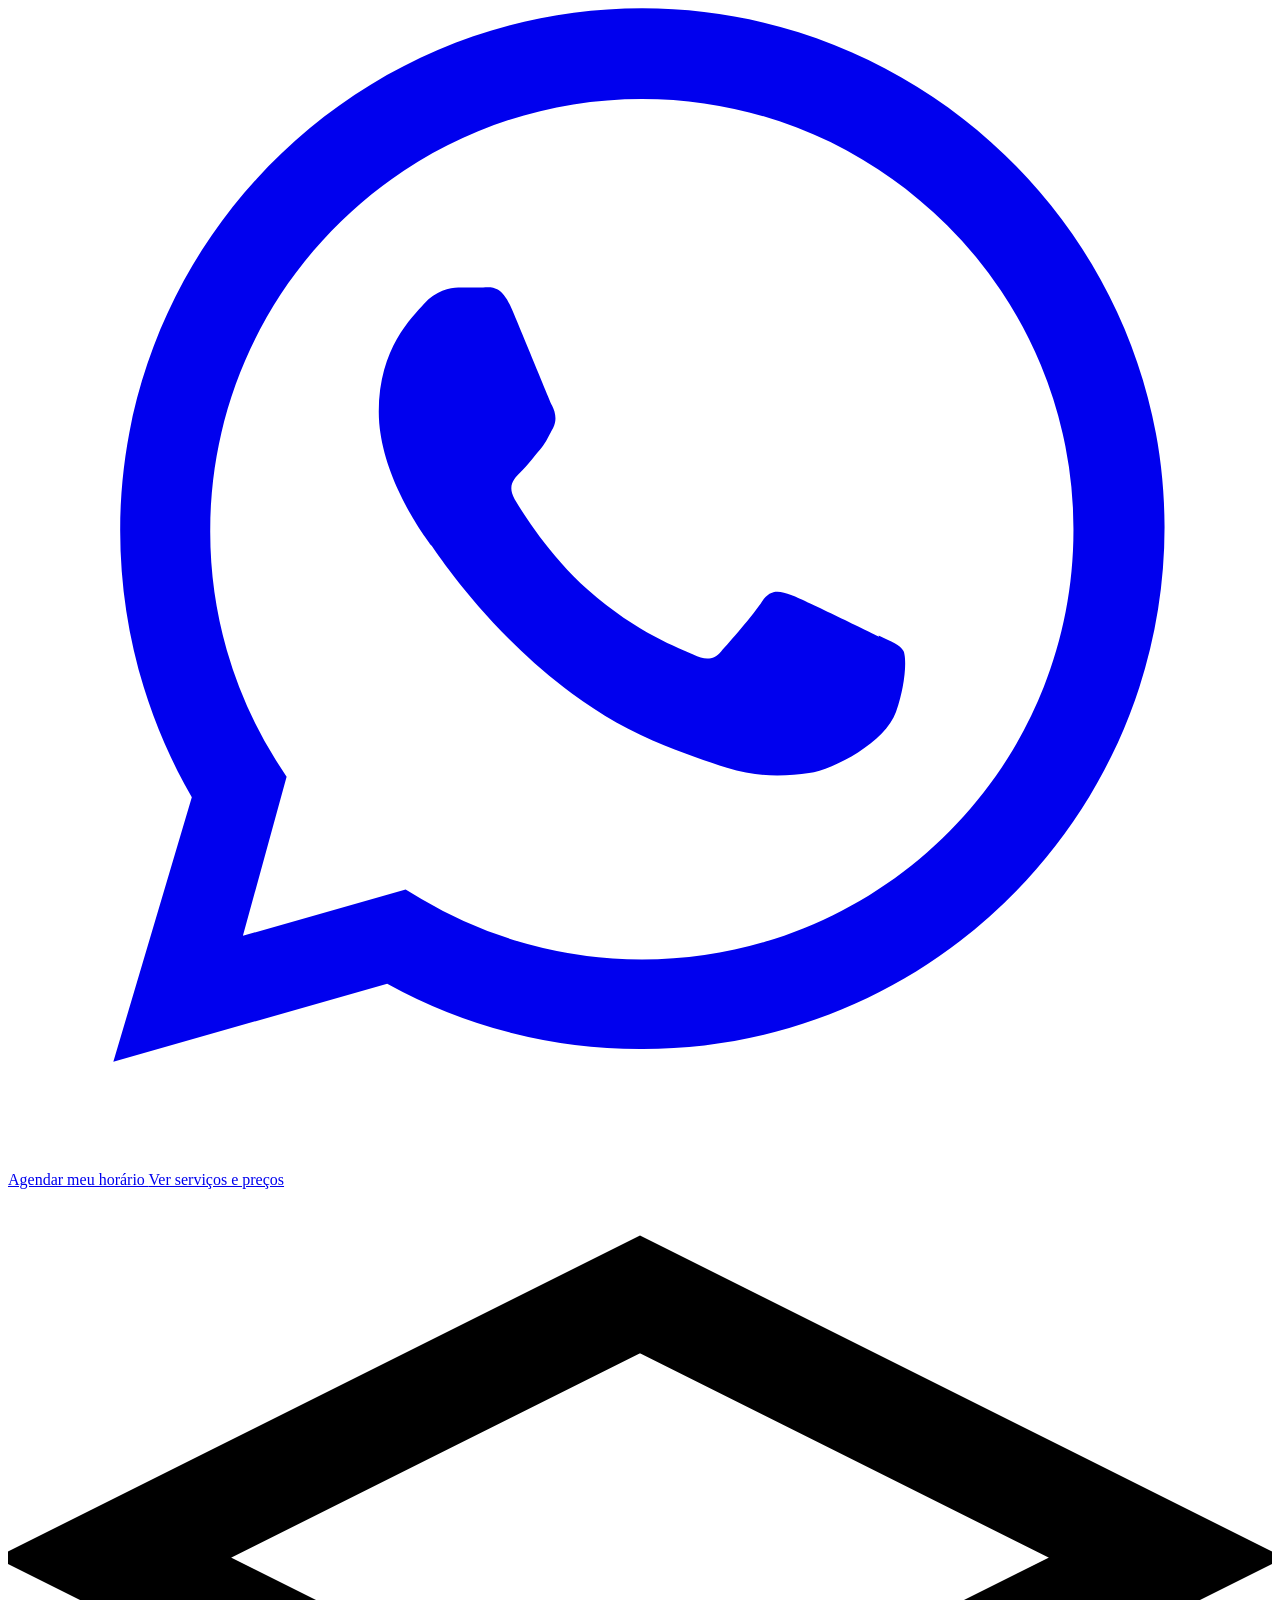
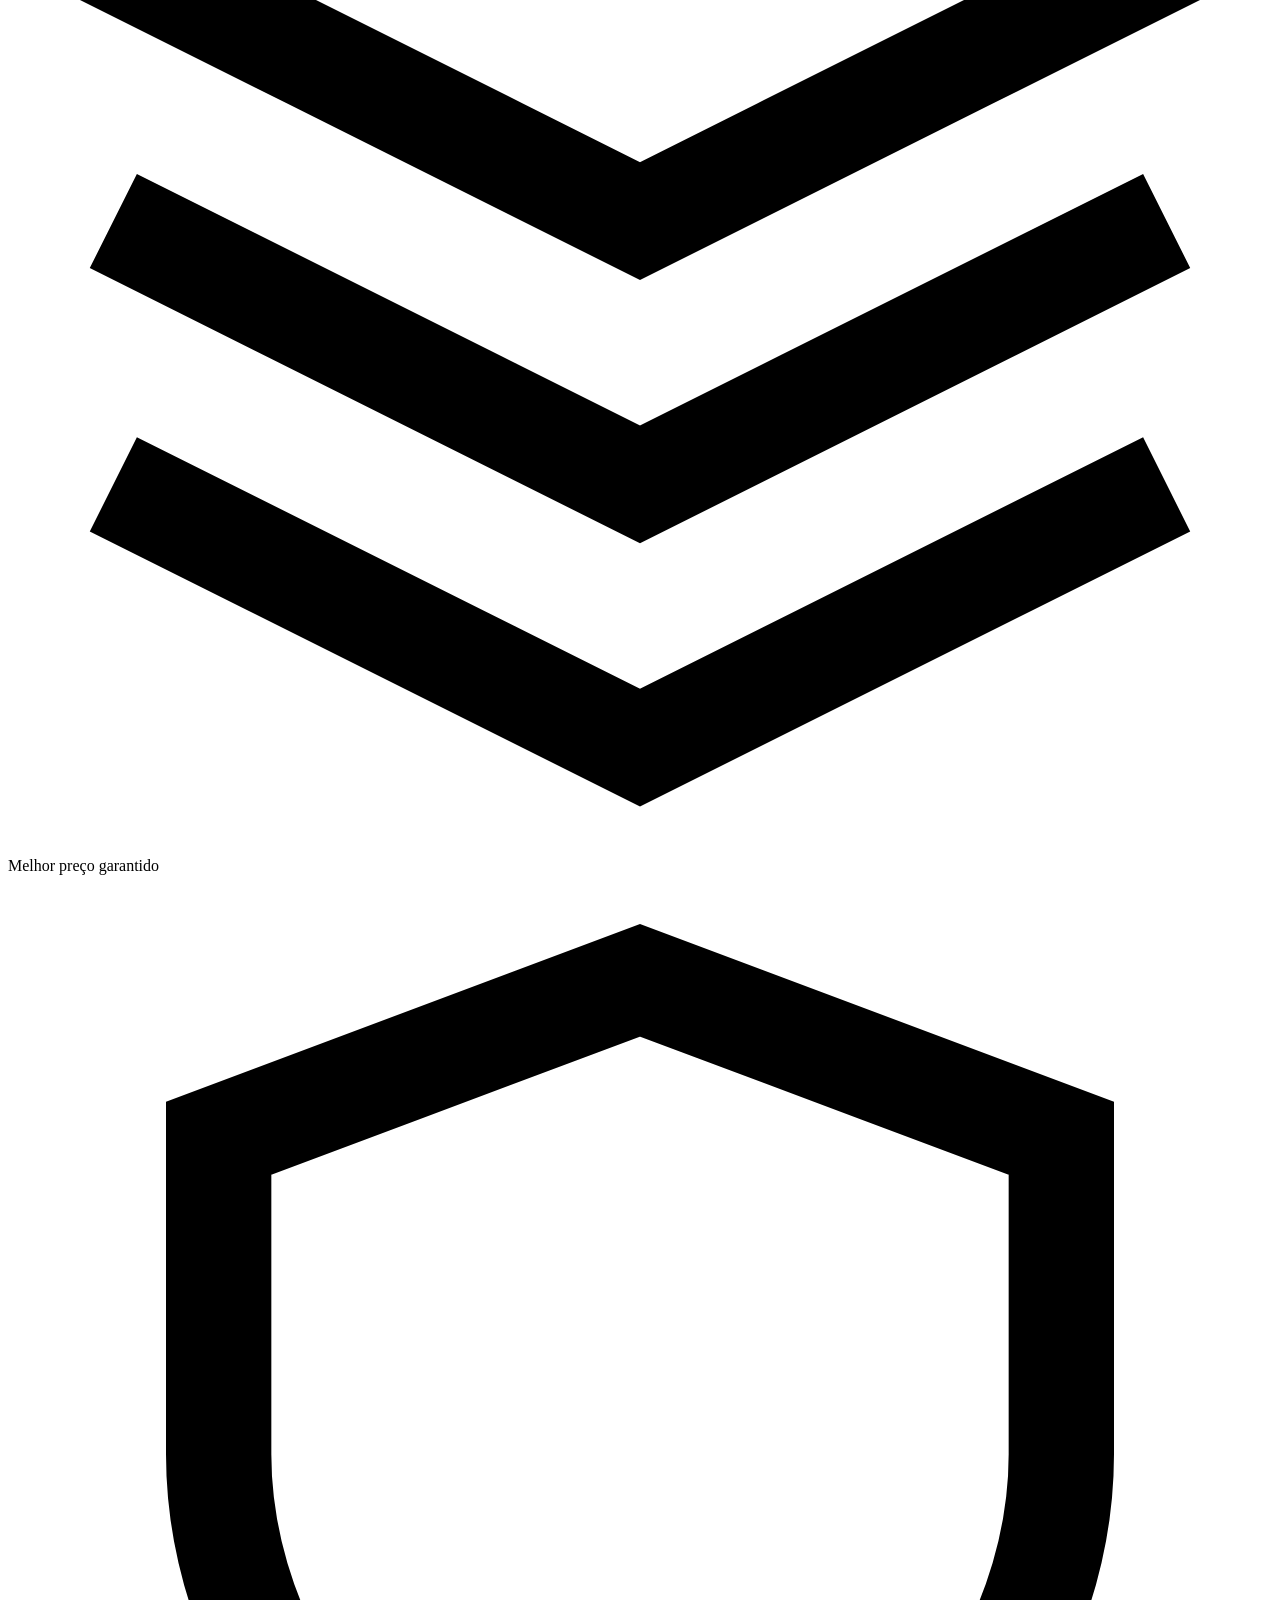
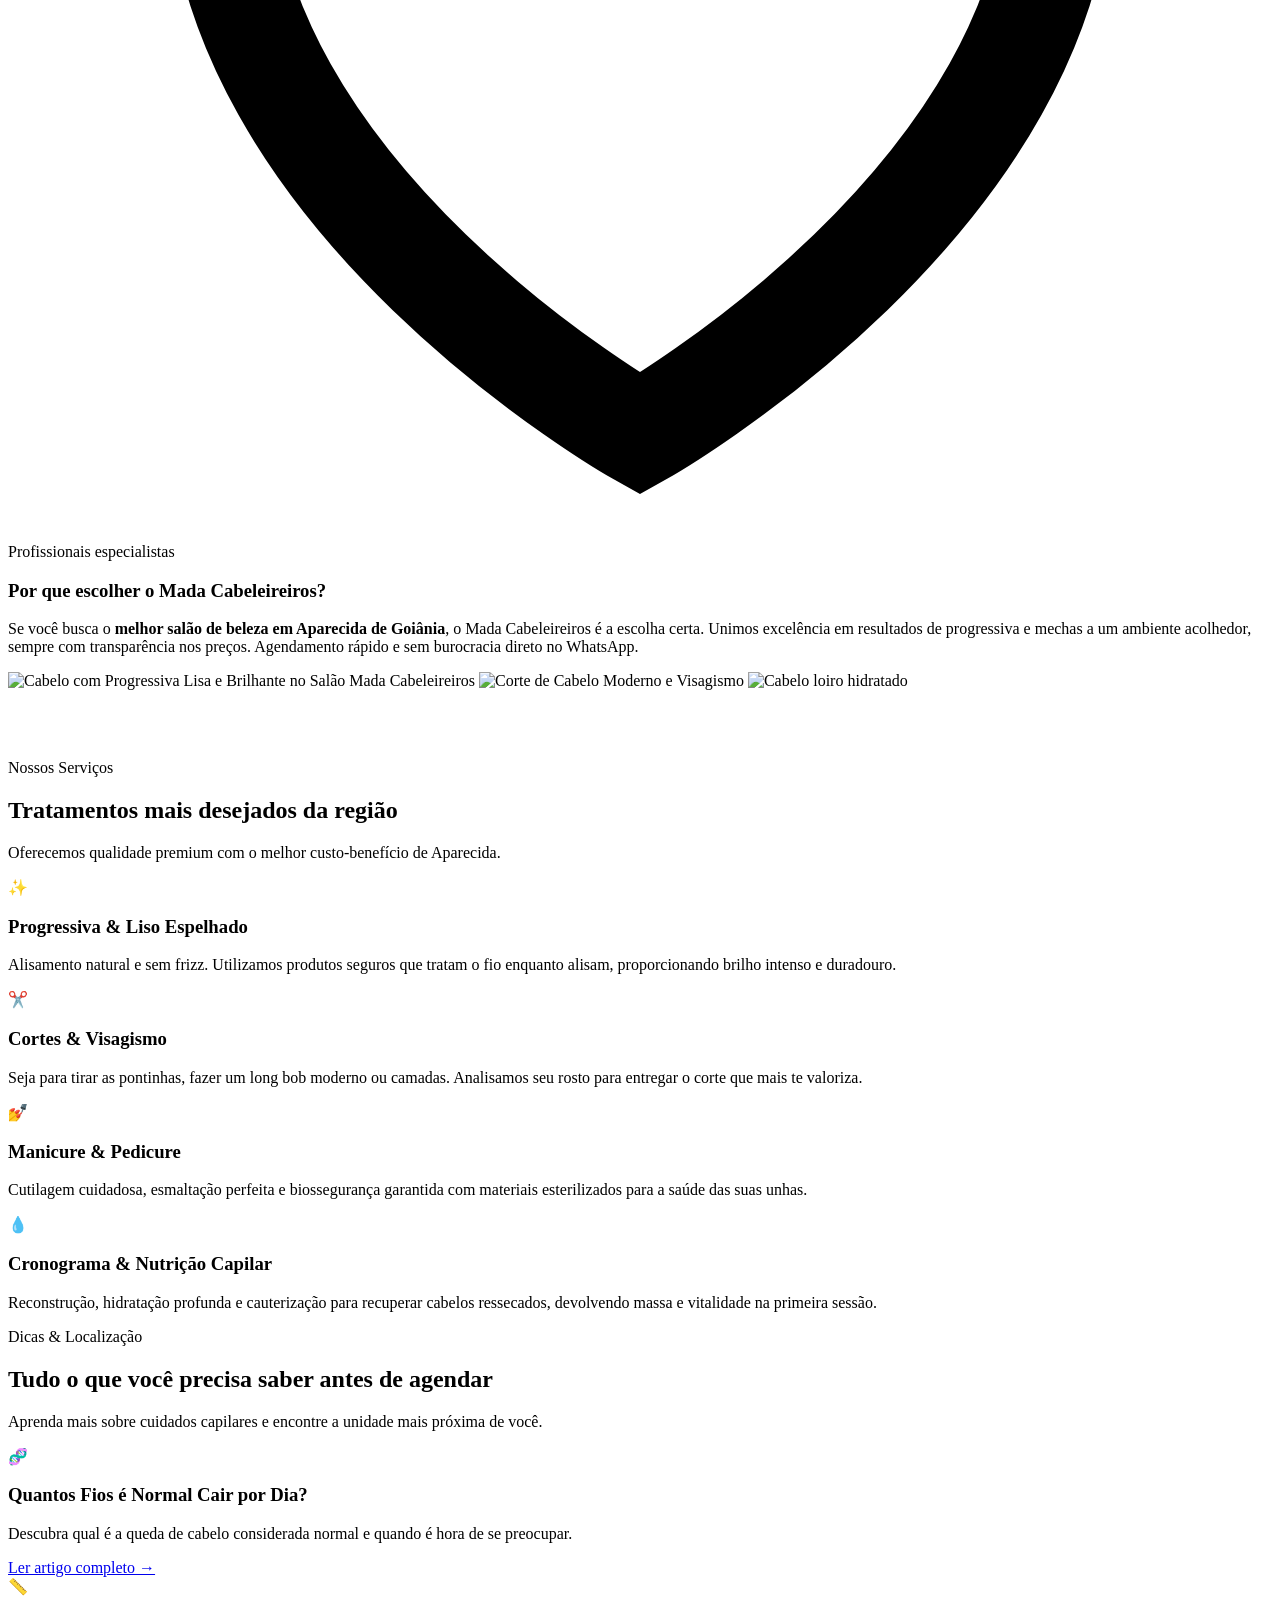
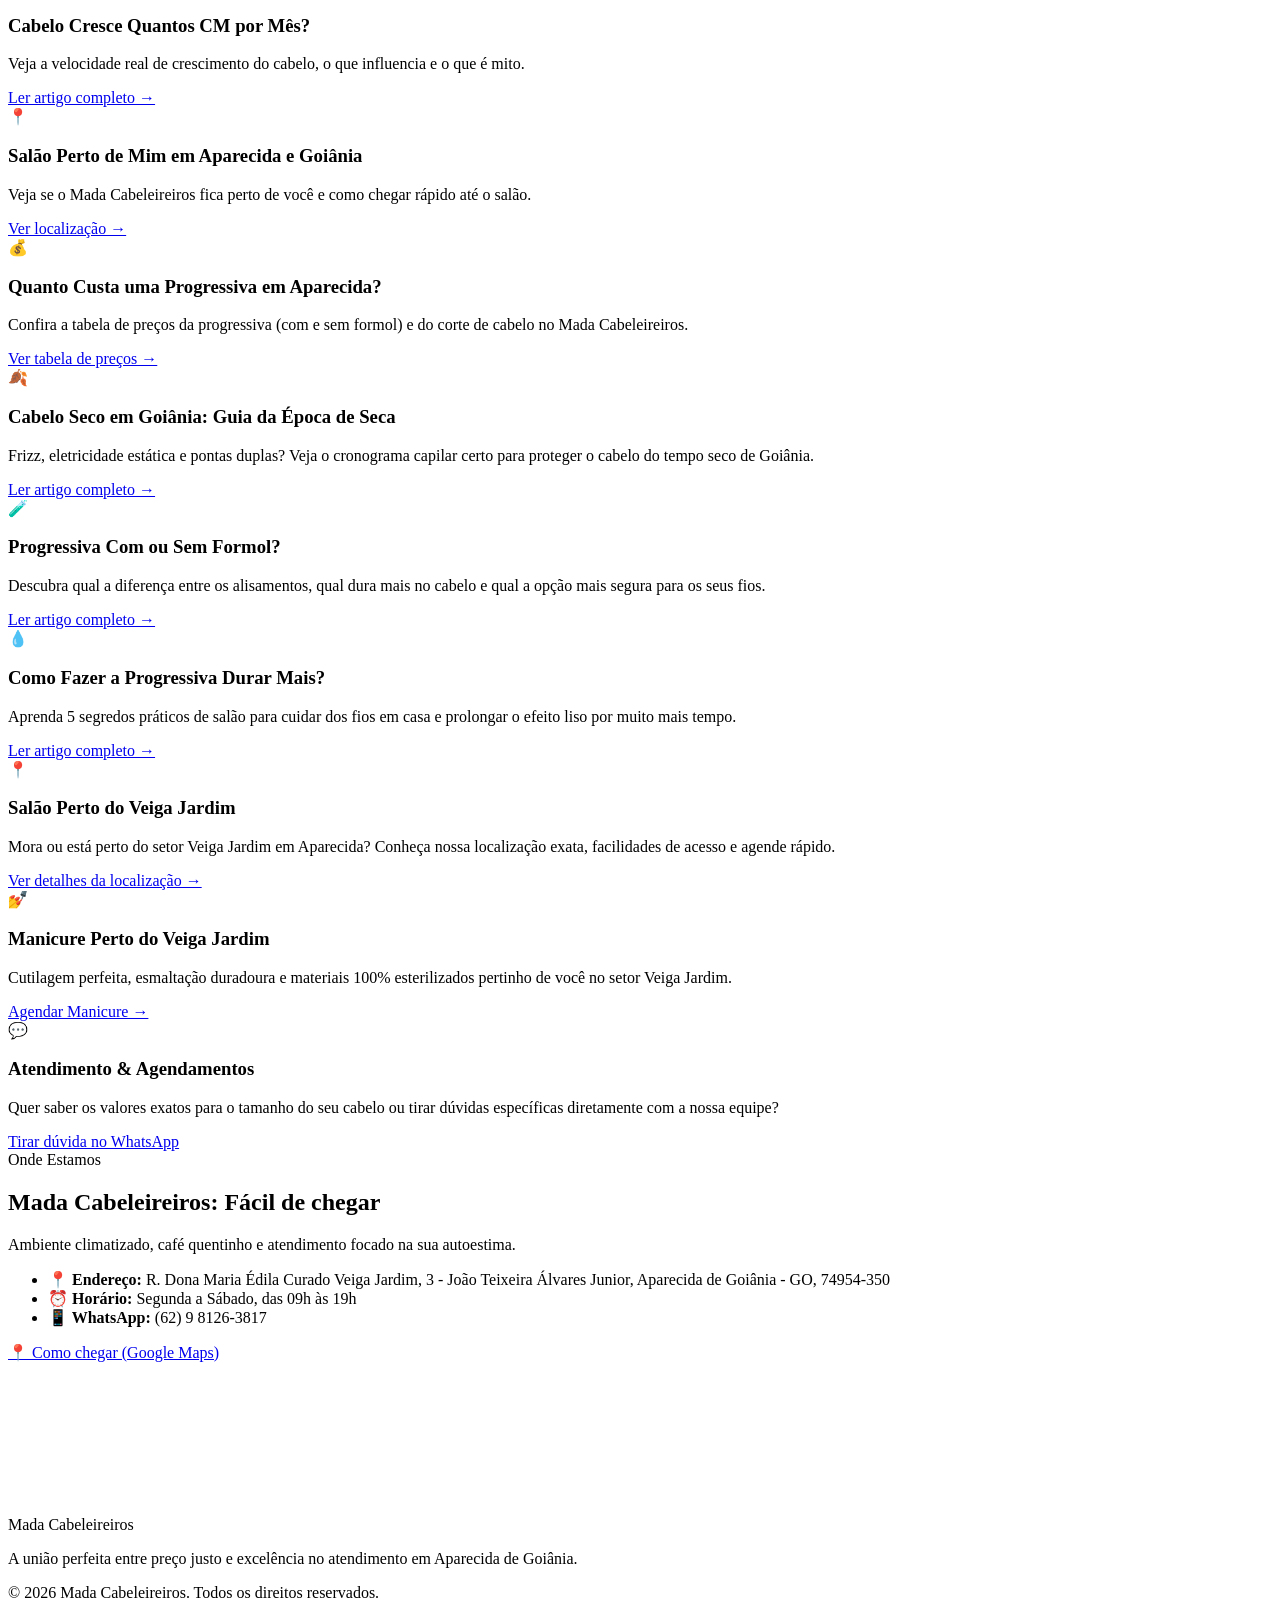
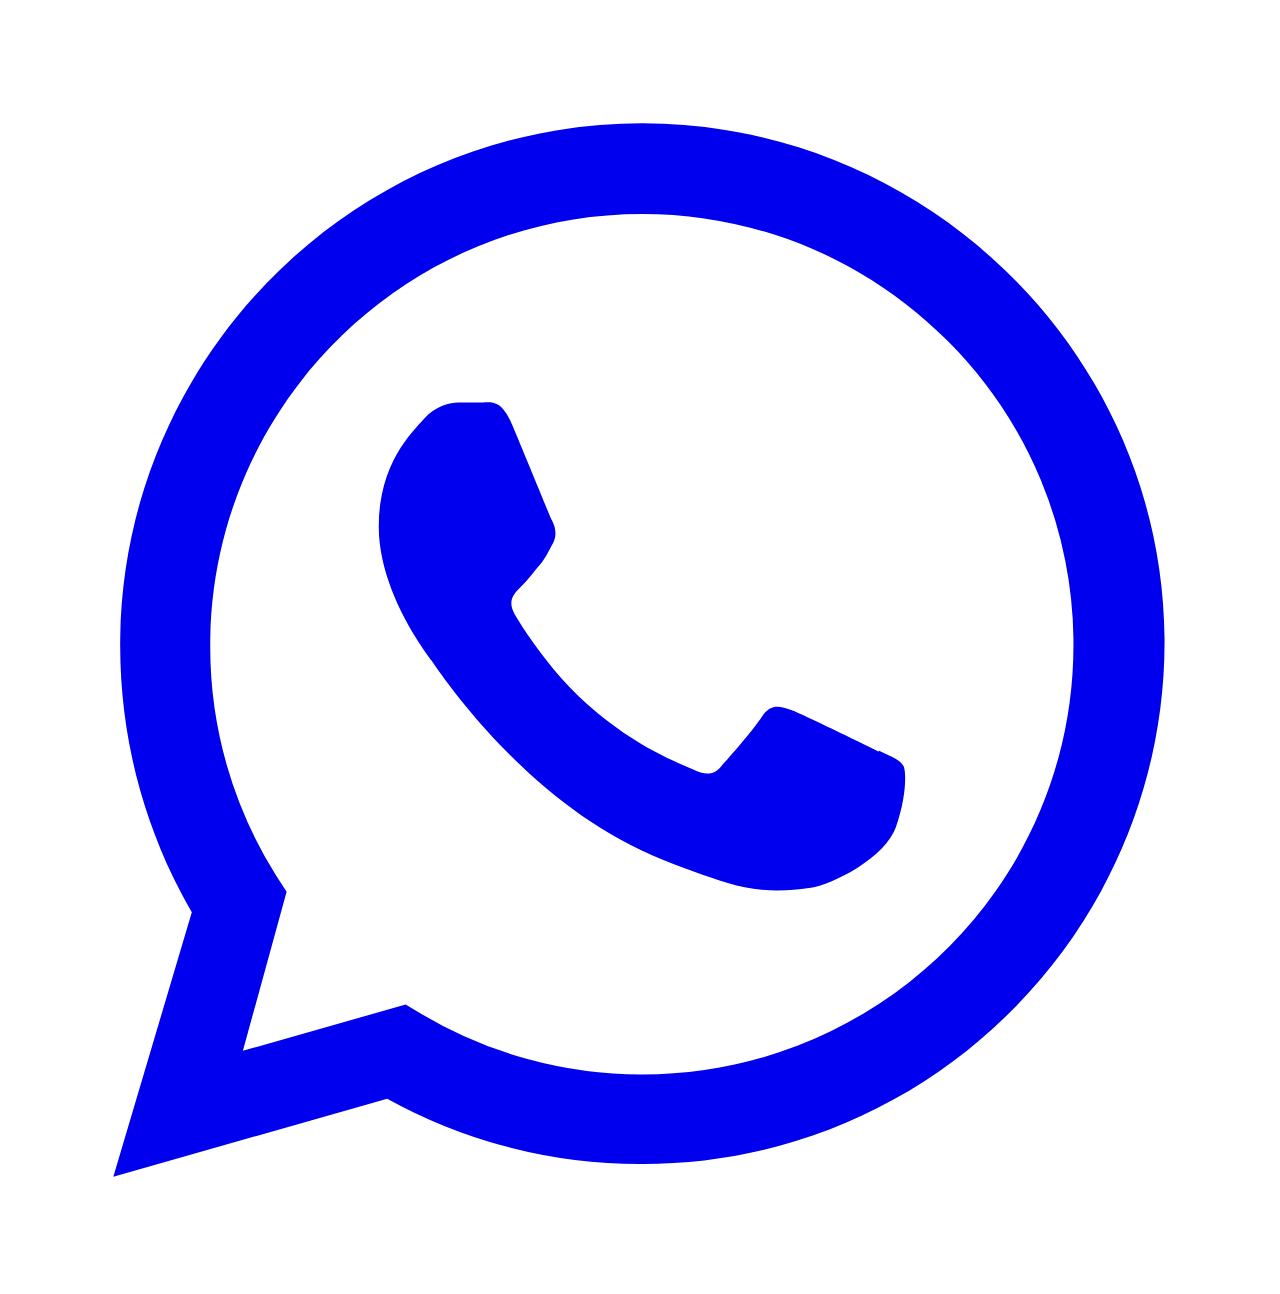
==== commit 62ee38e1: "Update index.html" ====
--- a/index.html
+++ b/index.html
@@ -5,14 +5,14 @@
   <meta charset="UTF-8" />
   <meta name="viewport" content="width=device-width, initial-scale=1.0" />
   
-  <!-- ===================== SEO ===================== -->
+  <!-- meta -->
   <title>Salão de Beleza em Aparecida de Goiânia | Agendamento Rápido via WhatsApp</title>
   <meta name="description" content="Procurando salão de beleza em Aparecida de Goiânia? O Mada Cabeleireiros oferece a melhor progressiva, cortes e unhas com preço justo. Agende pelo WhatsApp!" />
   <meta name="author" content="Mada Cabeleireiros" />
   <meta name="robots" content="index, follow, max-snippet:-1, max-image-preview:large, max-video-preview:-1" />
   <meta name="theme-color" content="#943053" />
 
-  <!-- Open Graph -->
+  <!-- og -->
   <meta property="og:locale" content="pt_BR" />
   <meta property="og:type" content="local.business" />
   <meta property="og:site_name" content="Mada Cabeleireiros" />
@@ -23,19 +23,19 @@
   
   <link rel="canonical" href="https://madacabelos.github.io/salao/" />
 
-  <!-- Fontes -->
+  <!-- fonts -->
   <link rel="preconnect" href="https://fonts.googleapis.com" />
   <link rel="preconnect" href="https://fonts.gstatic.com" crossorigin />
   <link href="https://fonts.googleapis.com/css2?family=Inter:wght@400;500;600&family=Poppins:wght@500;600;700;800&display=swap" rel="stylesheet" />
 
   <link rel="stylesheet" href="style.css" />
 
-  <!-- ===================== FAVICON OFICIAL GOOGLE SEARCH ===================== -->
+  <!-- icon -->
   <link rel="icon" type="image/png" sizes="500x500" href="https://madacabelos.github.io/salao/salao-aparecida-de-goiania-google.png" />
   <link rel="shortcut icon" href="https://madacabelos.github.io/salao/salao-aparecida-de-goiania-google.png" />
   <link rel="apple-touch-icon" href="https://madacabelos.github.io/salao/salao-aparecida-de-goiania-google.png" />
 
-  <!-- ===================== SCH ===================== -->
+  <!-- ===================== SITE NAME ===================== -->
   <script type="application/ld+json">
   {
     "@context": "https://schema.org",
@@ -47,7 +47,7 @@
   }
   </script>
 
-  <!-- ===================== E NEGÓCIO E LOCALIZAÇÃO ===================== -->
+  <!-- ===================== SC ===================== -->
   <script type="application/ld+json">
   {
     "@context": "https://schema.org",
@@ -109,12 +109,12 @@
 </head>
 <body>
 
-  <!-- blur -->
+  <!-- bg -->
   <div class="blur-bg blob-1"></div>
   <div class="blur-bg blob-2"></div>
   <div class="blur-bg blob-3"></div>
 
-  <!-- CABEÇALHO -->
+  <!-- head -->
   <header class="site-header">
     <div class="container header-container">
       <a href="index.html" class="logo" style="display: flex; align-items: center; gap: 10px;">
@@ -129,11 +129,11 @@
   </header>
 
   <main>
-    <!-- HERO SECTION -->
+    <!-- hero -->
     <section class="hero">
       <div class="container hero-grid">
         
-        <!-- Lado Esquerdo: Textos e Ações -->
+        <!-- l -->
         <div class="hero-content">
           <span class="eyebrow">Aparecida de Goiânia · GO</span>
           <h1 itemprop="name">Mada Cabeleireiros:<br>Sua beleza em dia</h1>
@@ -160,14 +160,14 @@
             </span>
           </div>
 
-          <!-- Caixa -->
+          <!-- box -->
           <div class="quick-answer-box">
             <h3 itemprop="description">Por que escolher o Mada Cabeleireiros?</h3>
             <p>Se você busca o <strong>melhor salão de beleza em Aparecida de Goiânia</strong>, o Mada Cabeleireiros é a escolha certa. Unimos excelência em resultados de progressiva e mechas a um ambiente acolhedor, sempre com transparência nos preços. Agendamento rápido e sem burocracia direto no WhatsApp.</p>
           </div>
         </div>
 
-        <!-- Lado Direito: Imagens Reais Otimizadas -->
+        <!-- r -->
         <div class="hero-visual">
           <div class="photo-composition">
             <img src="https://images.unsplash.com/photo-1562322140-8baeececf3df?auto=format&fit=crop&w=600&q=80" alt="Cabelo com Progressiva Lisa e Brilhante no Salão Mada Cabeleireiros" class="photo photo-main" loading="eager" />
@@ -179,12 +179,12 @@
       </div>
     </section>
 
-    <!-- Divisor Ondulado -->
+    <!-- div -->
     <svg class="wave-divider" viewBox="0 0 1440 74" fill="none" xmlns="http://www.w3.org/2000/svg">
       <path d="M0 24.9999C240 74.9999 480 74.9999 720 24.9999C960 -25.0001 1200 -25.0001 1440 24.9999V74.9999H0V24.9999Z" fill="#ffffff"/>
     </svg>
 
-    <!-- SERVIÇOS -->
+    <!-- serv -->
     <section class="services" id="servicos">
       <div class="container">
         <div class="section-header text-center">
@@ -221,7 +221,7 @@
       </div>
     </section>
 
-    <!-- ================= SEÇÃO NOVAS DÚVIDAS, BLOG & LOCALIZAÇÃO ================= -->
+    <!-- sec -->
     <section class="services" id="duvidas" style="background-color: var(--bg-color); border-top: 1px solid var(--box-border);">
       <div class="container">
         <div class="section-header text-center">
@@ -232,7 +232,37 @@
 
         <div class="services-grid" style="grid-template-columns: repeat(auto-fit, minmax(250px, 1fr));">
 
-          <!-- NOVO CARD: Preço da Progressiva e Corte -->
+          <!-- card -->
+          <div class="service-card" style="display: flex; flex-direction: column; justify-content: space-between;">
+            <div>
+              <div class="card-icon">🧬</div>
+              <h3>Quantos Fios é Normal Cair por Dia?</h3>
+              <p>Descubra qual é a queda de cabelo considerada normal e quando é hora de se preocupar.</p>
+            </div>
+            <a href="queda-de-cabelo-normal.html" class="btn btn-outline mt-4" style="width: 100%;">Ler artigo completo →</a>
+          </div>
+
+          <!-- card -->
+          <div class="service-card" style="display: flex; flex-direction: column; justify-content: space-between;">
+            <div>
+              <div class="card-icon">📏</div>
+              <h3>Cabelo Cresce Quantos CM por Mês?</h3>
+              <p>Veja a velocidade real de crescimento do cabelo, o que influencia e o que é mito.</p>
+            </div>
+            <a href="crescimento-cabelo-por-mes.html" class="btn btn-outline mt-4" style="width: 100%;">Ler artigo completo →</a>
+          </div>
+
+          <!-- card -->
+          <div class="service-card" style="display: flex; flex-direction: column; justify-content: space-between;">
+            <div>
+              <div class="card-icon">📍</div>
+              <h3>Salão Perto de Mim em Aparecida e Goiânia</h3>
+              <p>Veja se o Mada Cabeleireiros fica perto de você e como chegar rápido até o salão.</p>
+            </div>
+            <a href="salao-perto-de-mim.html" class="btn btn-outline mt-4" style="width: 100%;">Ver localização →</a>
+          </div>
+
+          <!-- card -->
           <div class="service-card" style="display: flex; flex-direction: column; justify-content: space-between;">
             <div>
               <div class="card-icon">💰</div>
@@ -242,7 +272,7 @@
             <a href="preco-progressiva-corte.html" class="btn btn-outline mt-4" style="width: 100%;">Ver tabela de preços →</a>
           </div>
 
-          <!-- NOVO CARD: Cabelo Seco na Época da Seca (Goiânia) -->
+          <!-- card -->
           <div class="service-card" style="display: flex; flex-direction: column; justify-content: space-between;">
             <div>
               <div class="card-icon">🍂</div>
@@ -252,7 +282,7 @@
             <a href="cabelo-seco-goiania.html" class="btn btn-outline mt-4" style="width: 100%;">Ler artigo completo →</a>
           </div>
 
-          <!-- Card do Artigo da Progressiva -->
+          <!-- card -->
           <div class="service-card" style="display: flex; flex-direction: column; justify-content: space-between;">
             <div>
               <div class="card-icon">🧪</div>
@@ -262,7 +292,7 @@
             <a href="progressiva.html" class="btn btn-outline mt-4" style="width: 100%;">Ler artigo completo →</a>
           </div>
 
-          <!-- Card: Como Fazer a Progressiva Durar Mais -->
+          <!-- card -->
           <div class="service-card" style="display: flex; flex-direction: column; justify-content: space-between;">
             <div>
               <div class="card-icon">💧</div>
@@ -272,7 +302,7 @@
             <a href="durabilidade-progressiva.html" class="btn btn-outline mt-4" style="width: 100%;">Ler artigo completo →</a>
           </div>
 
-          <!-- CARD: Atendimento Perto do Veiga Jardim (SEO Local) -->
+          <!-- card -->
           <div class="service-card" style="display: flex; flex-direction: column; justify-content: space-between;">
             <div>
               <div class="card-icon">📍</div>
@@ -282,7 +312,7 @@
             <a href="salao-veiga-jardim.html" class="btn btn-outline mt-4" style="width: 100%;">Ver detalhes da localização →</a>
           </div>
 
-          <!-- NOVO CARD: Manicure Perto do Veiga Jardim -->
+          <!-- card -->
           <div class="service-card" style="display: flex; flex-direction: column; justify-content: space-between;">
             <div>
               <div class="card-icon">💅</div>
@@ -292,7 +322,7 @@
             <a href="manicure-veiga-jardim.html" class="btn btn-outline mt-4" style="width: 100%;">Agendar Manicure →</a>
           </div>
 
-          <!-- Card de Contato Direto -->
+          <!-- card -->
           <div class="service-card" style="display: flex; flex-direction: column; justify-content: space-between;">
             <div>
               <div class="card-icon">💬</div>
@@ -306,7 +336,7 @@
       </div>
     </section>
 
-    <!-- LOCALIZAÇÃO GOOGLE MAPS -->
+    <!-- loc -->
     <section class="location-section">
       <div class="container location-grid">
         <div class="location-text">
@@ -335,7 +365,7 @@
 
   </main>
 
-  <!-- RODAPÉ -->
+  <!-- foot -->
   <footer class="site-footer">
     <div class="container">
       <div class="footer-content">
@@ -348,7 +378,7 @@
     </div>
   </footer>
 
-  <!-- WHATSAPP FLUTUANTE -->
+  <!-- wa -->
   <a class="whatsapp-float" href="https://wa.me/5562981263817?text=Olá!%20Encontrei%20o%20Mada%20Cabeleireiros%20no%20Google.%20Quero%20agendar%20um%20horário." target="_blank" aria-label="Agendar no WhatsApp">
     <svg viewBox="0 0 24 24" fill="currentColor"><path d="M12.04 2C6.58 2 2.13 6.45 2.13 11.91c0 1.85.5 3.58 1.36 5.07L2 22l5.2-1.48a9.9 9.9 0 0 0 4.84 1.24h.01c5.46 0 9.91-4.45 9.91-9.91C21.96 6.45 17.5 2 12.04 2Zm0 18.06h-.01a8.2 8.2 0 0 1-4.18-1.15l-.3-.18-3.09.88.83-3.02-.2-.31a8.13 8.13 0 0 1-1.25-4.37c0-4.51 3.68-8.19 8.2-8.19 2.19 0 4.24.86 5.79 2.4a8.13 8.13 0 0 1 2.4 5.79c0 4.51-3.68 8.15-8.19 8.15Zm4.5-6.13c-.25-.12-1.45-.71-1.67-.79-.22-.08-.39-.12-.55.12-.16.25-.63.79-.78.95-.14.16-.29.18-.53.06-.25-.12-1.05-.39-2-1.23-.74-.66-1.24-1.47-1.39-1.72-.14-.25-.02-.38.11-.51.11-.11.25-.29.37-.43.12-.14.16-.25.25-.41.08-.16.04-.31-.02-.43-.06-.12-.55-1.33-.76-1.82-.2-.48-.4-.42-.55-.42h-.47c-.16 0-.43.06-.65.31-.22.25-.86.84-.86 2.05 0 1.21.88 2.38 1 2.54.12.16 1.73 2.64 4.2 3.7.59.25 1.05.4 1.41.52.59.19 1.13.16 1.56.1.48-.07 1.45-.59 1.65-1.16.2-.57.2-1.06.14-1.16-.06-.11-.22-.17-.47-.29Z"/></svg>
   </a>
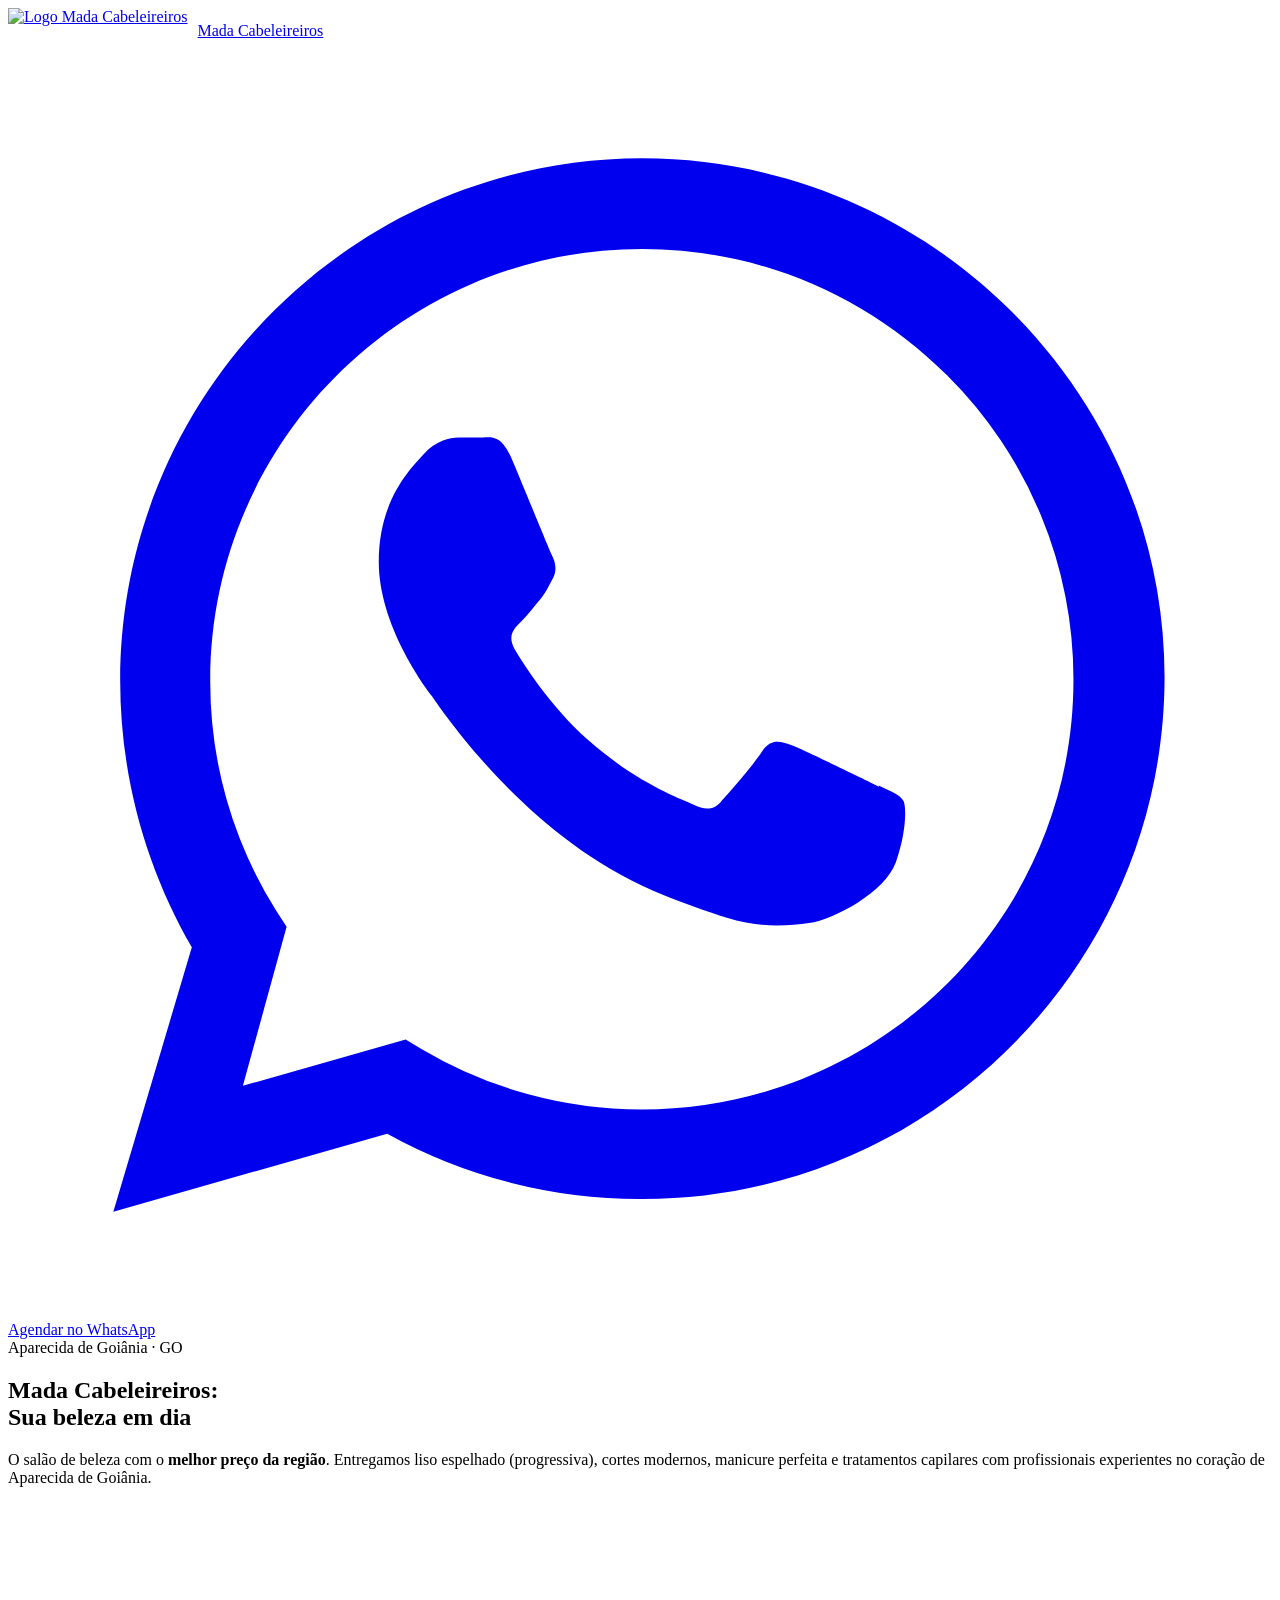
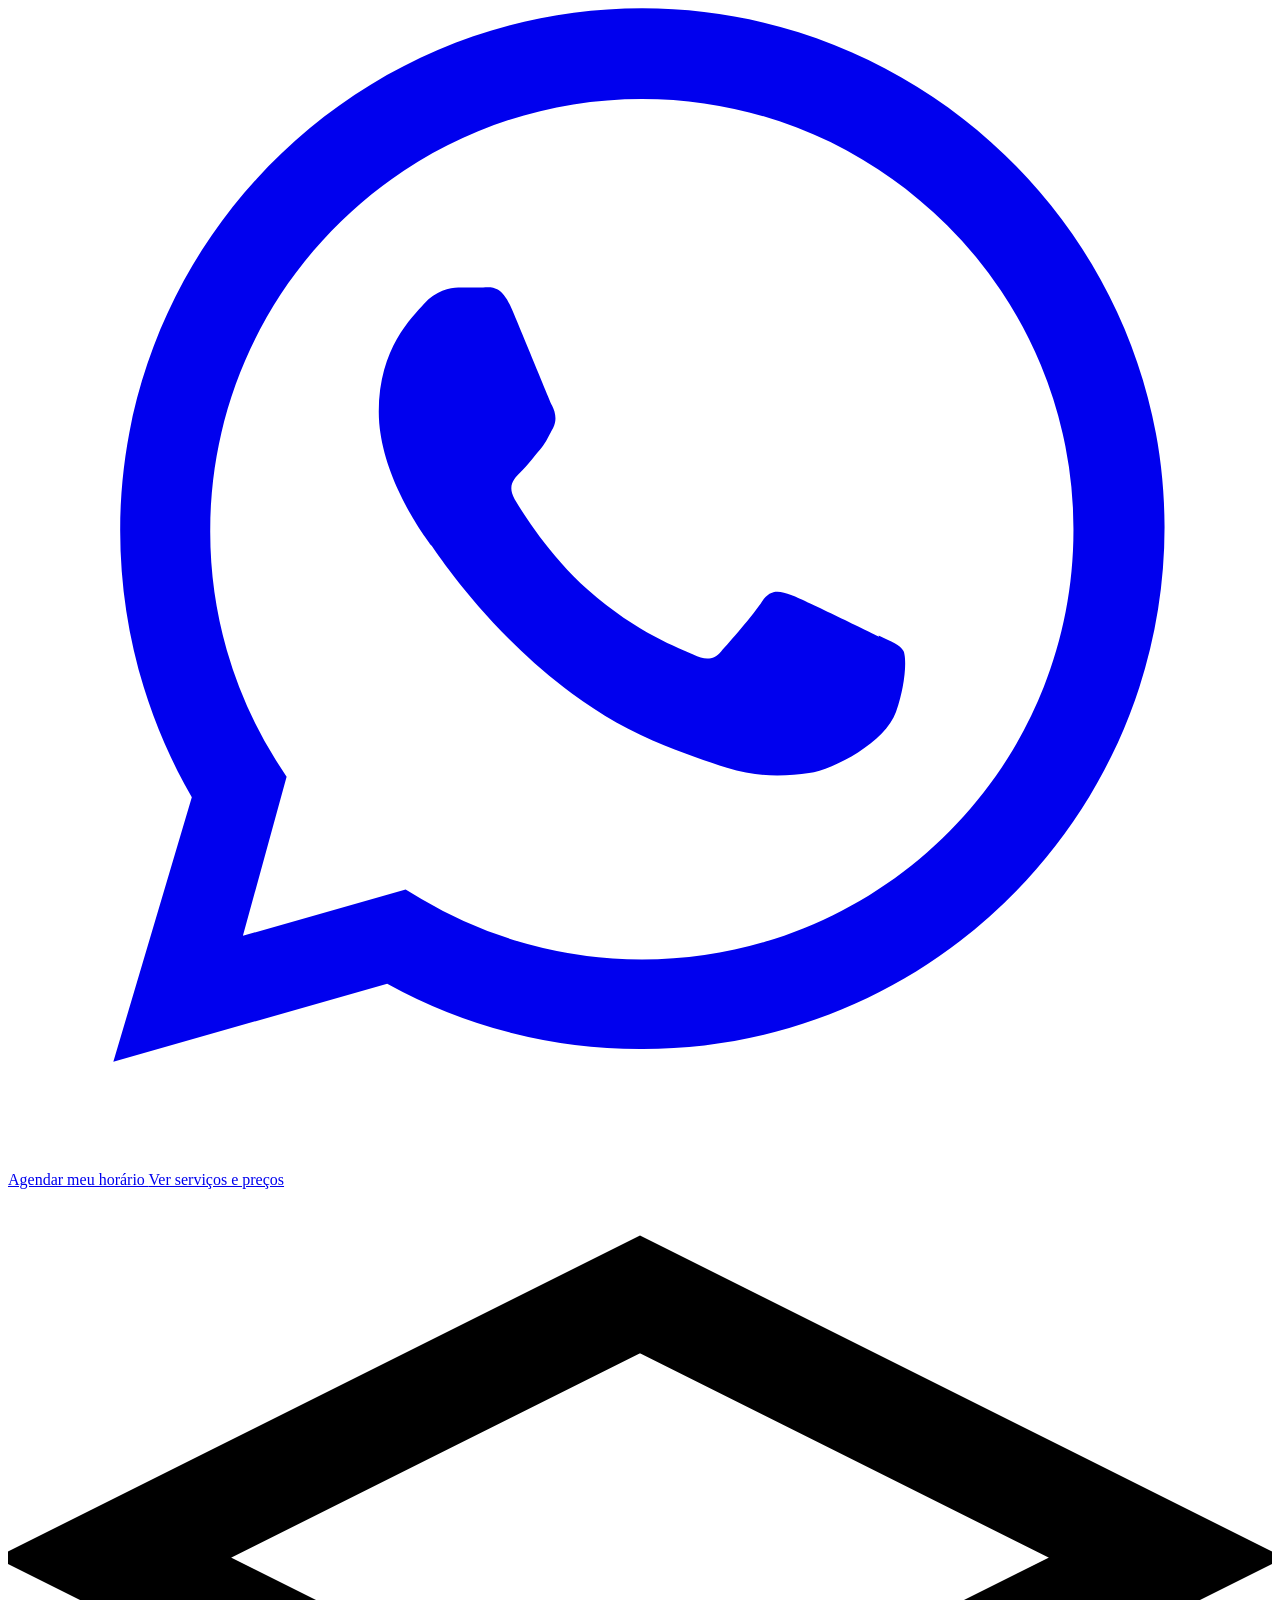
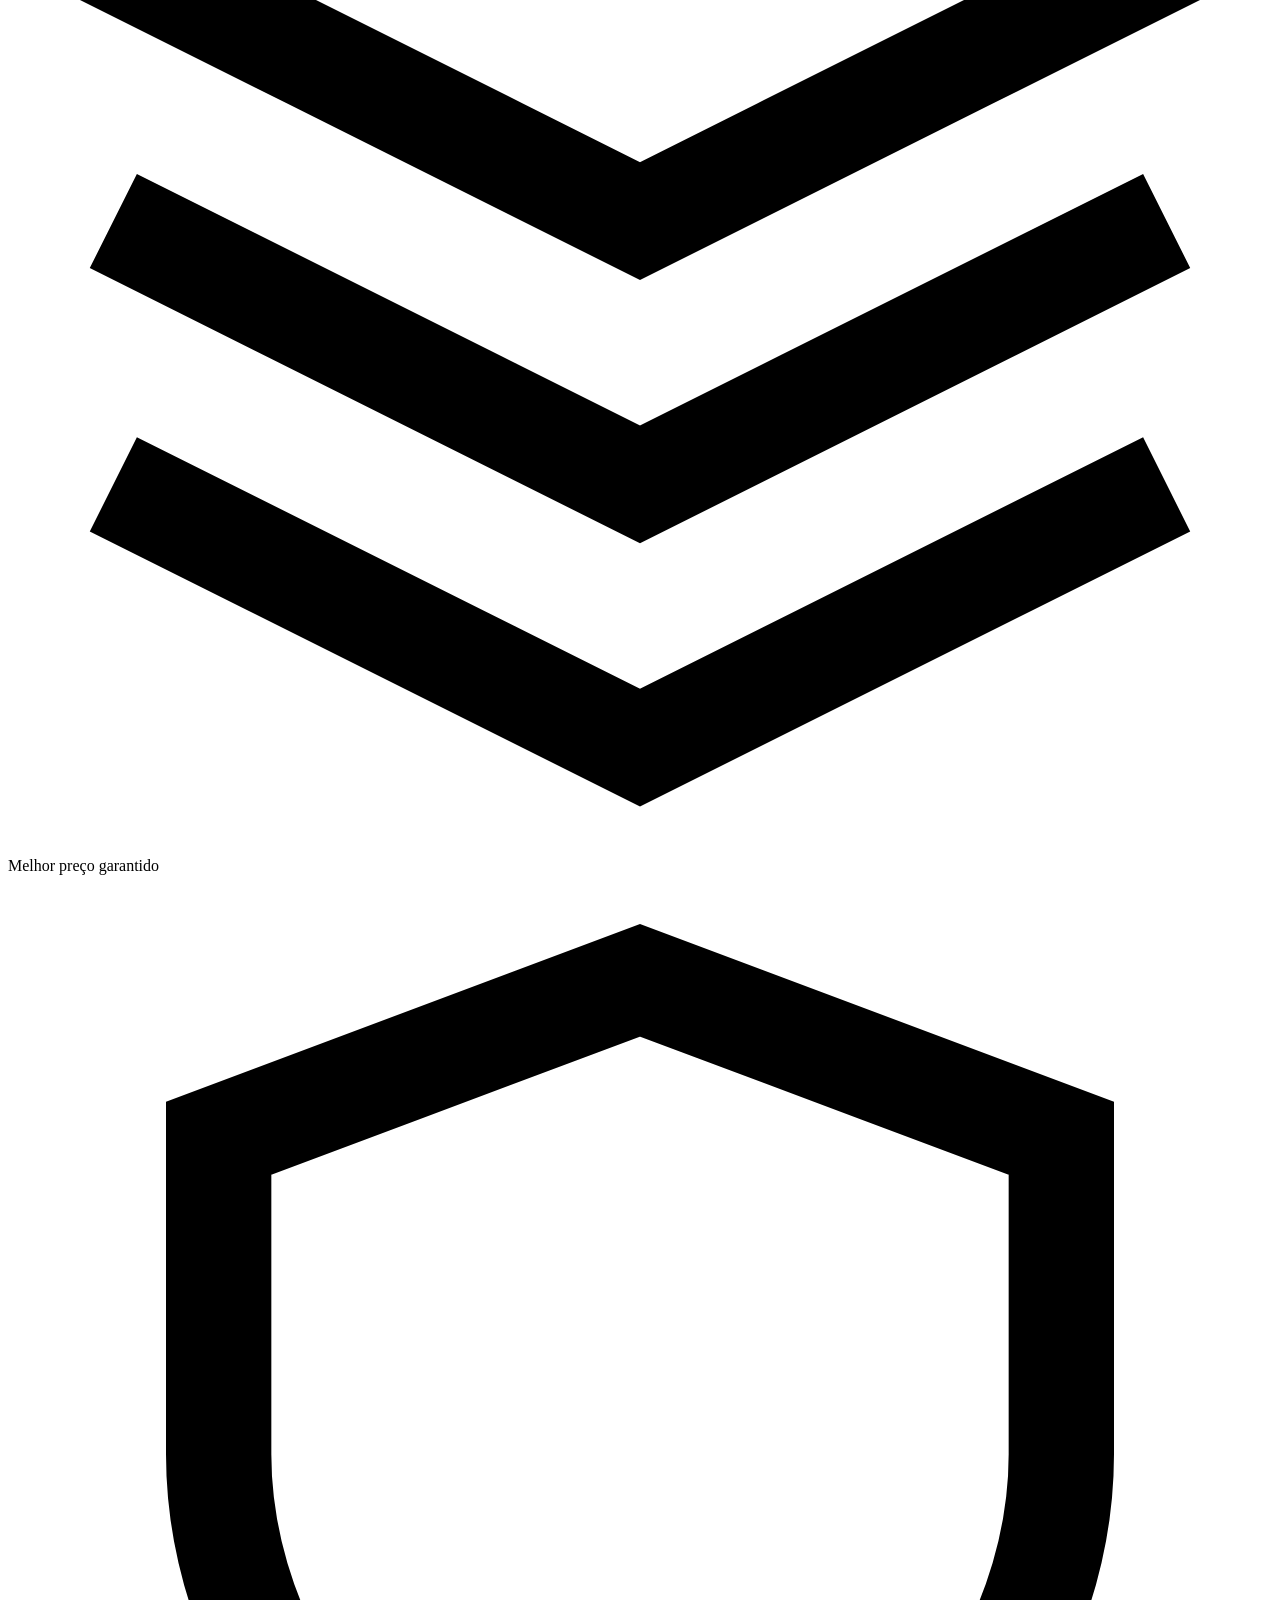
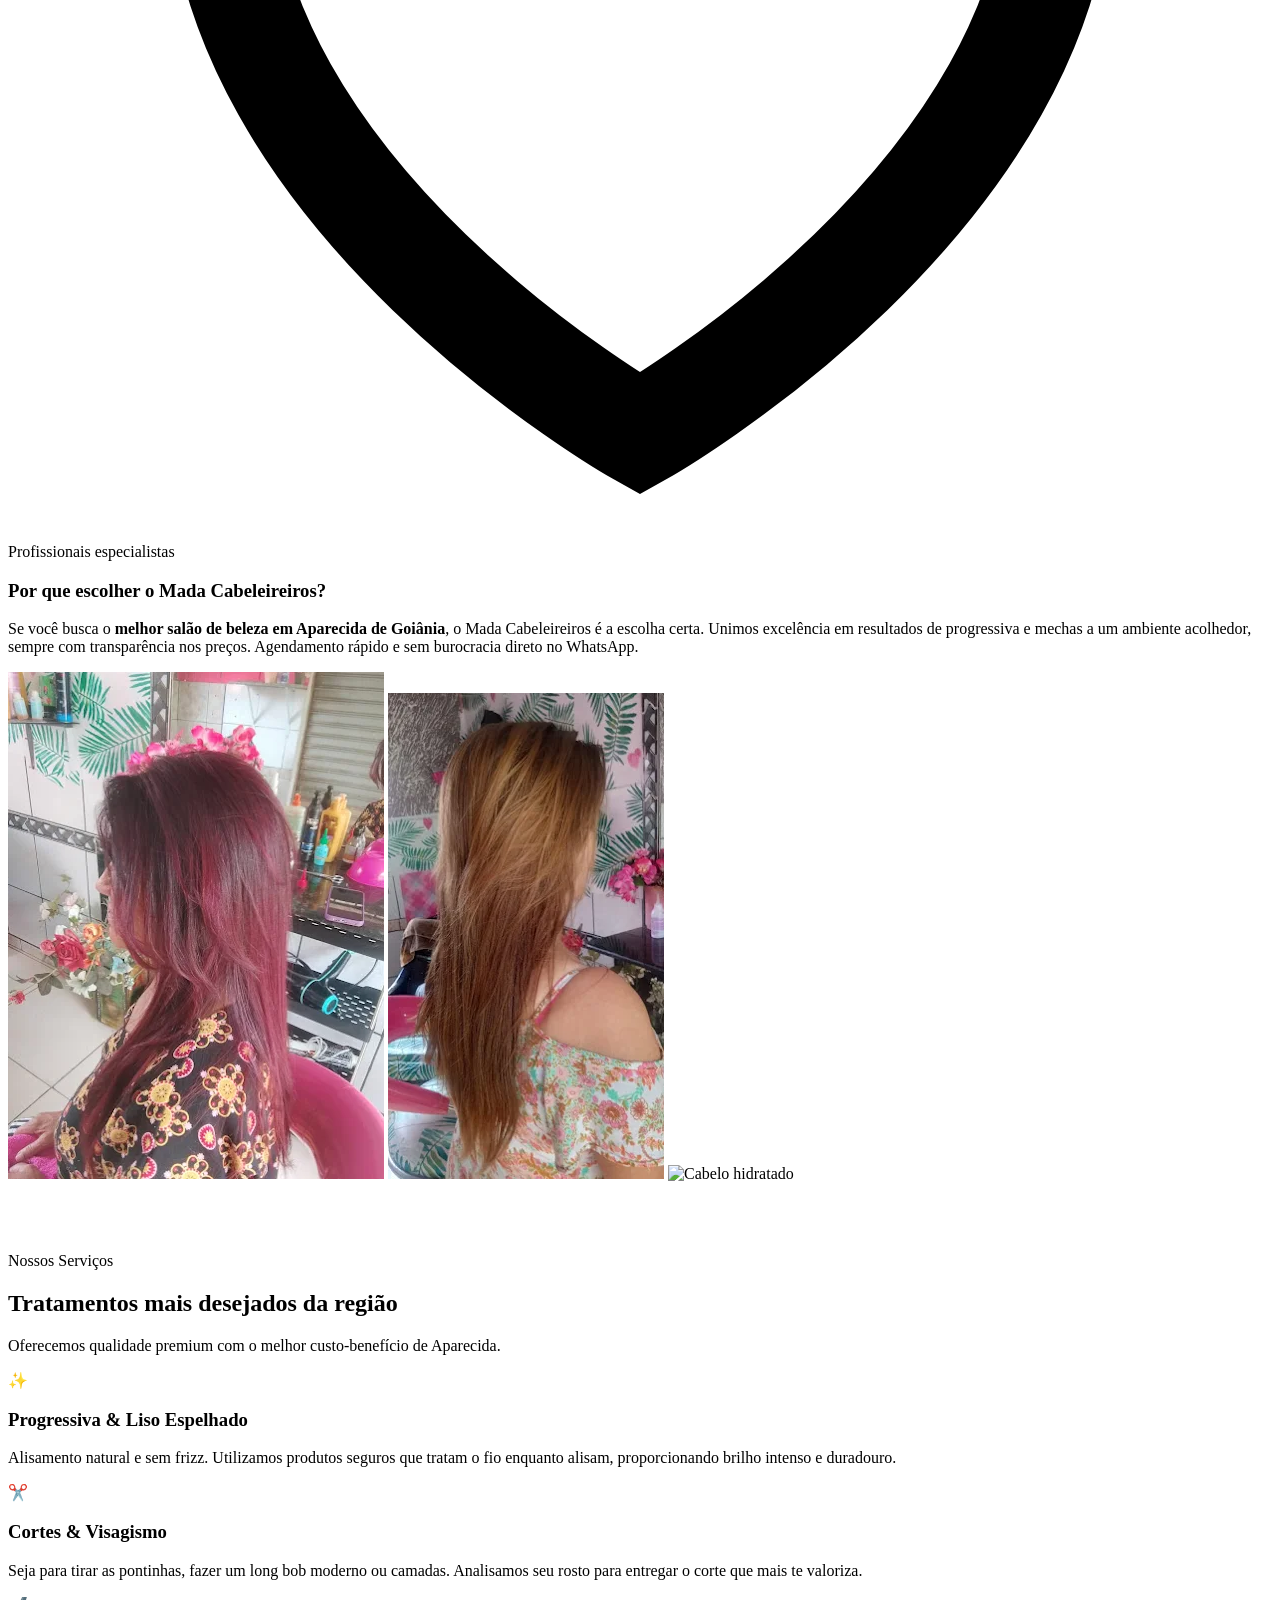
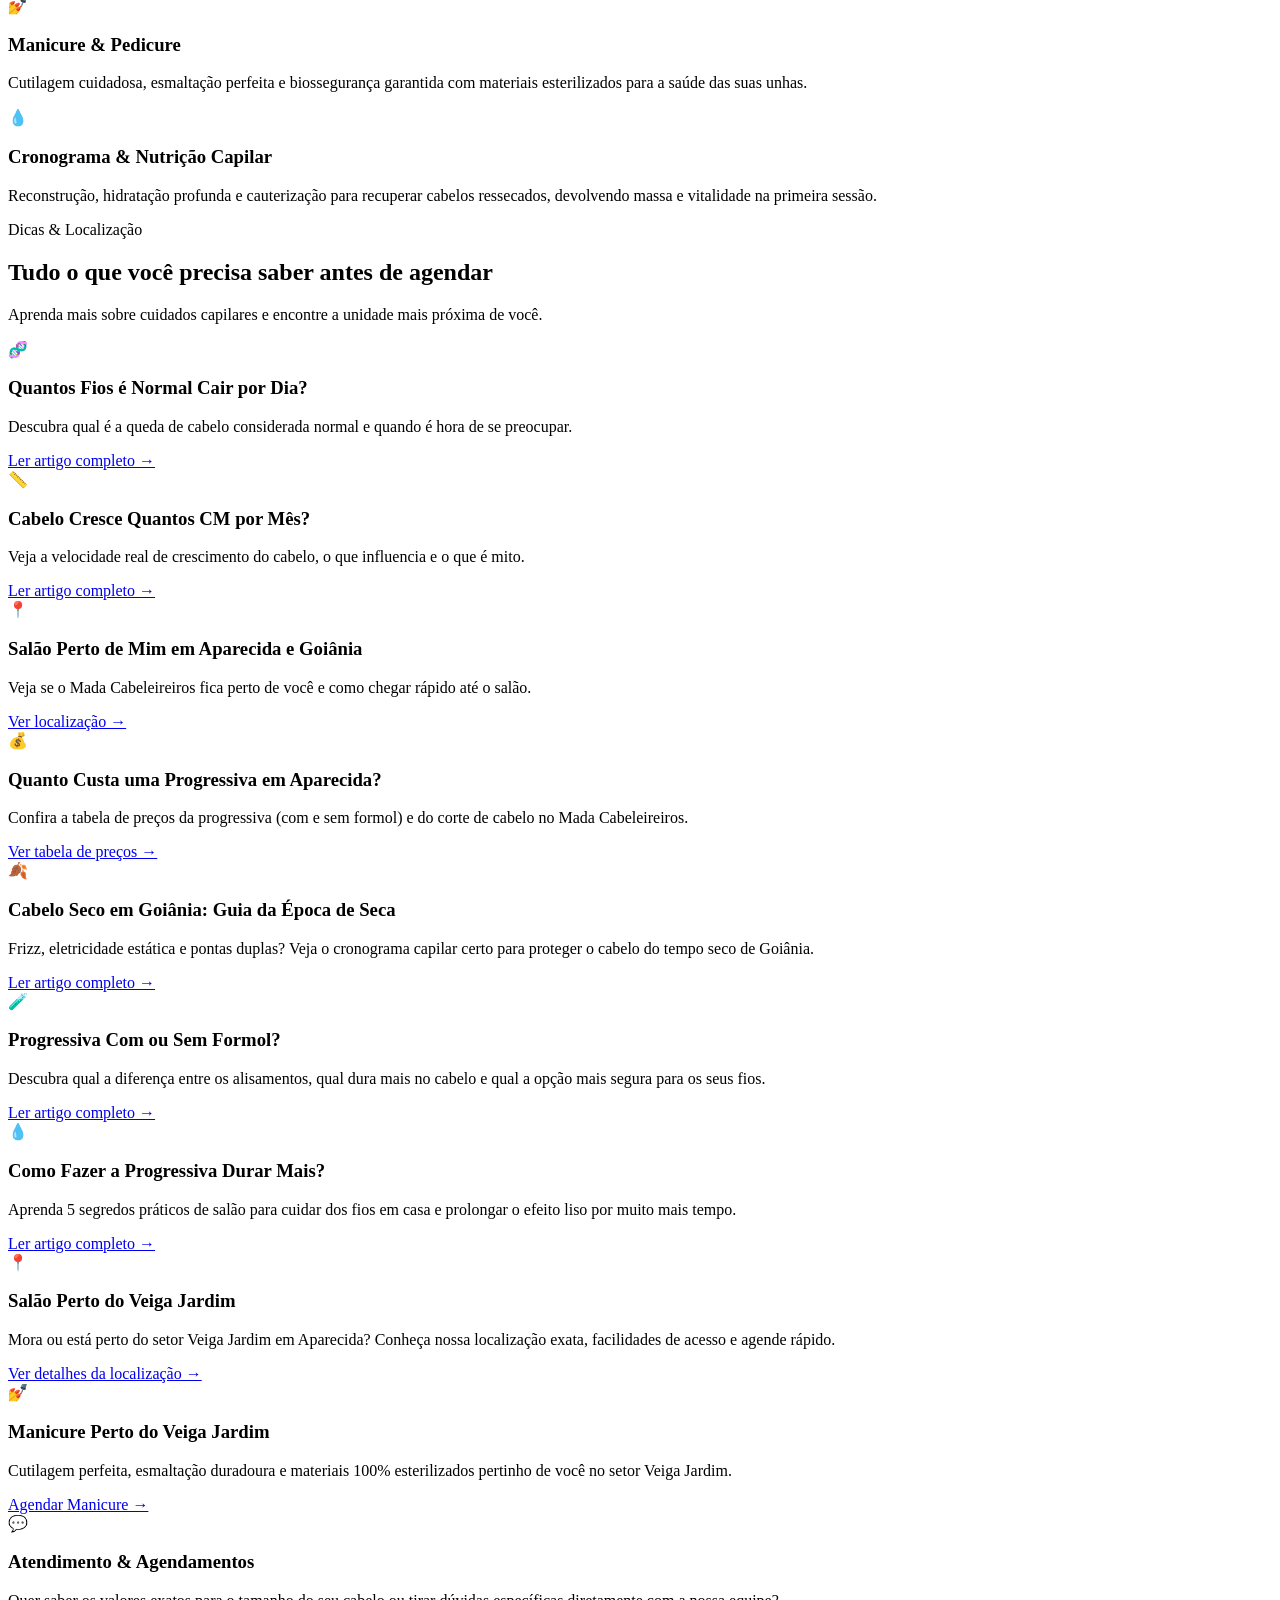
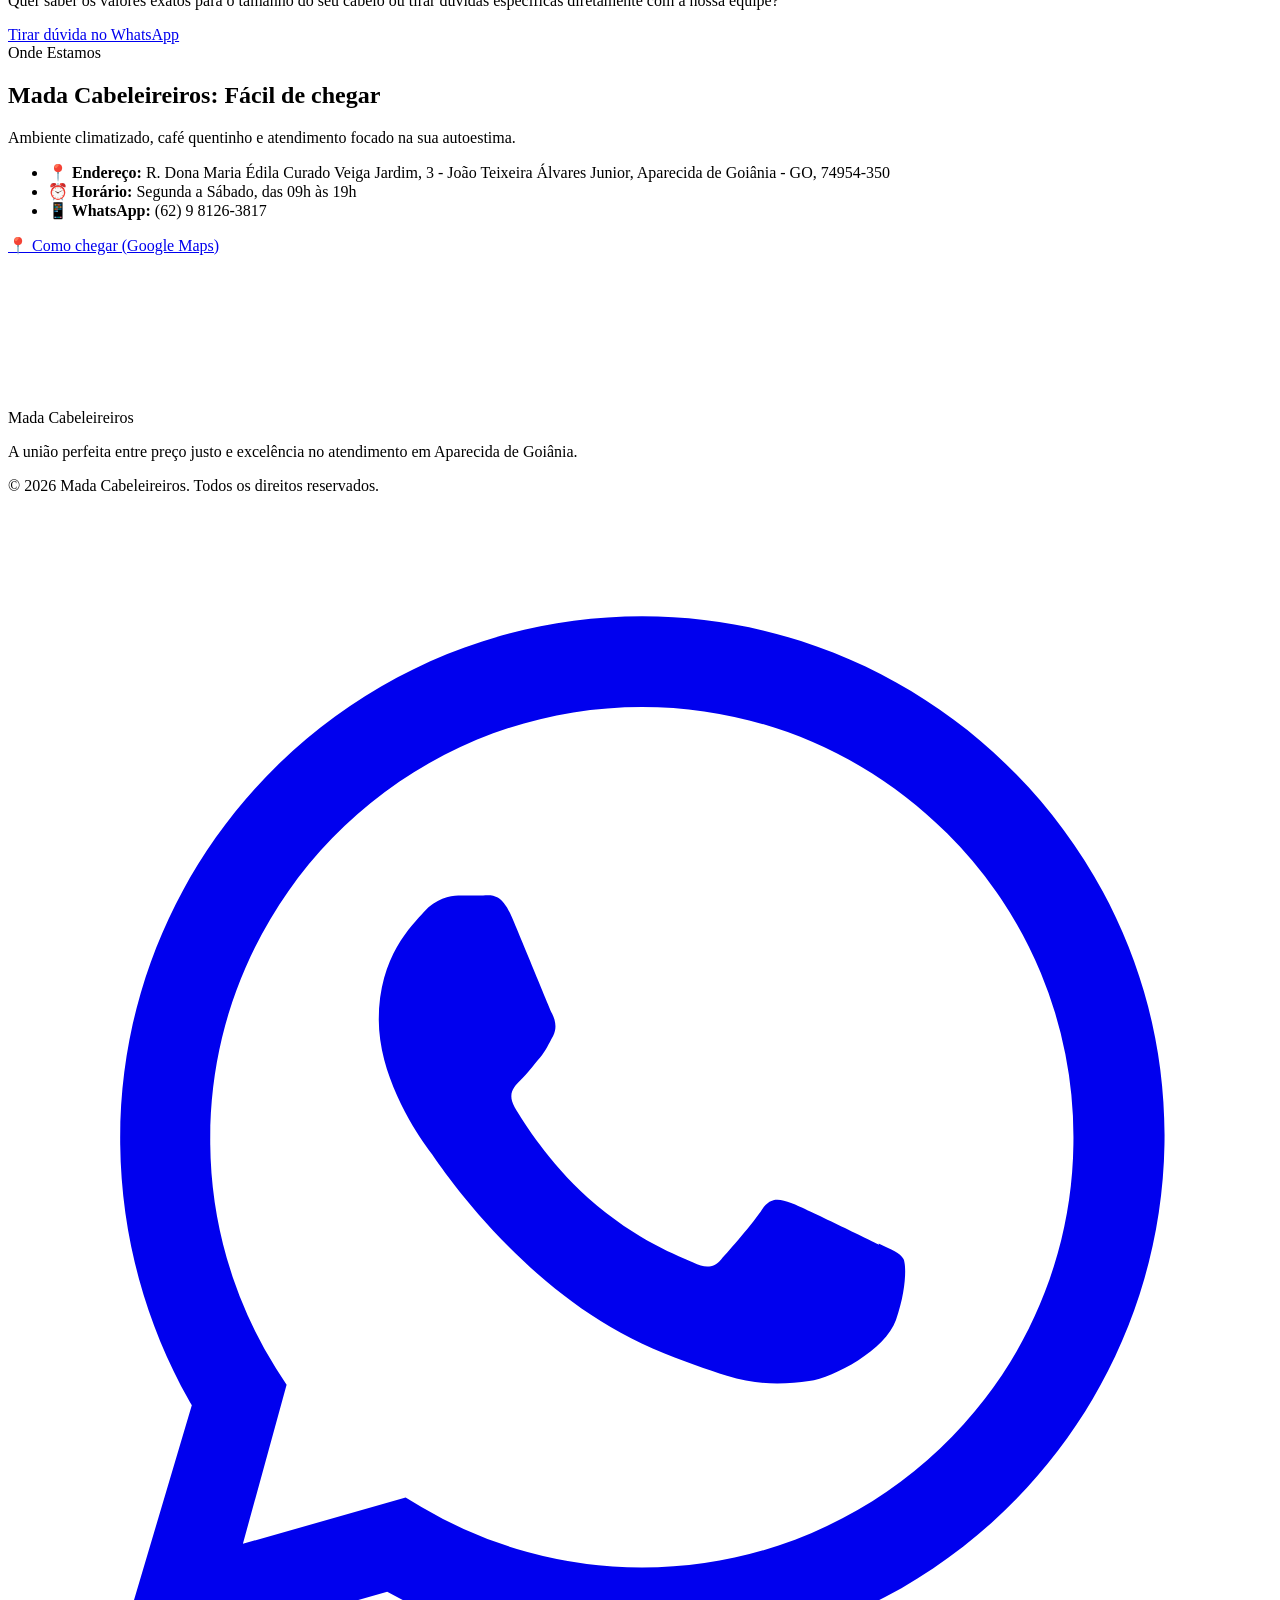
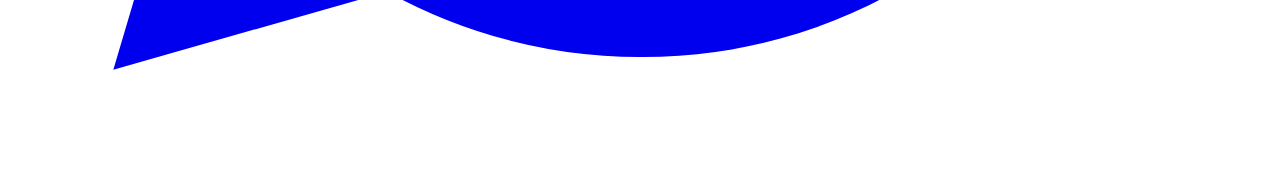
==== commit ff5bbdc9: "Update index.html" ====
--- a/index.html
+++ b/index.html
@@ -35,7 +35,7 @@
   <link rel="shortcut icon" href="https://madacabelos.github.io/salao/salao-aparecida-de-goiania-google.png" />
   <link rel="apple-touch-icon" href="https://madacabelos.github.io/salao/salao-aparecida-de-goiania-google.png" />
 
-  <!-- ===================== SITE NAME ===================== -->
+  <!-- ===================== SC ===================== -->
   <script type="application/ld+json">
   {
     "@context": "https://schema.org",
@@ -170,9 +170,9 @@
         <!-- r -->
         <div class="hero-visual">
           <div class="photo-composition">
-            <img src="https://images.unsplash.com/photo-1562322140-8baeececf3df?auto=format&fit=crop&w=600&q=80" alt="Cabelo com Progressiva Lisa e Brilhante no Salão Mada Cabeleireiros" class="photo photo-main" loading="eager" />
-            <img src="https://images.unsplash.com/photo-1519699047748-de8e457a634e?auto=format&fit=crop&w=400&q=80" alt="Corte de Cabelo Moderno e Visagismo" class="photo photo-sub-1" />
-            <img src="https://images.unsplash.com/photo-1522337660859-02fbefca4702?auto=format&fit=crop&w=400&q=80" alt="Cabelo loiro hidratado" class="photo photo-sub-2" />
+            <img src="https://madacabelos.github.io/salao/cliente-cabelo-vinho.PNG" alt="Cabelo vinho com coloração feita no Mada Cabeleireiros em Aparecida de Goiânia" class="photo photo-main" loading="eager" />
+            <img src="https://madacabelos.github.io/salao/cliente-cabelo-caramelo.PNG" alt="Cabelo caramelo com coloração feita no Mada Cabeleireiros" class="photo photo-sub-1" />
+            <img src="https://images.unsplash.com/photo-1522337660859-02fbefca4702?auto=format&fit=crop&w=400&q=80" alt="Cabelo hidratado" class="photo photo-sub-2" />
           </div>
         </div>
 
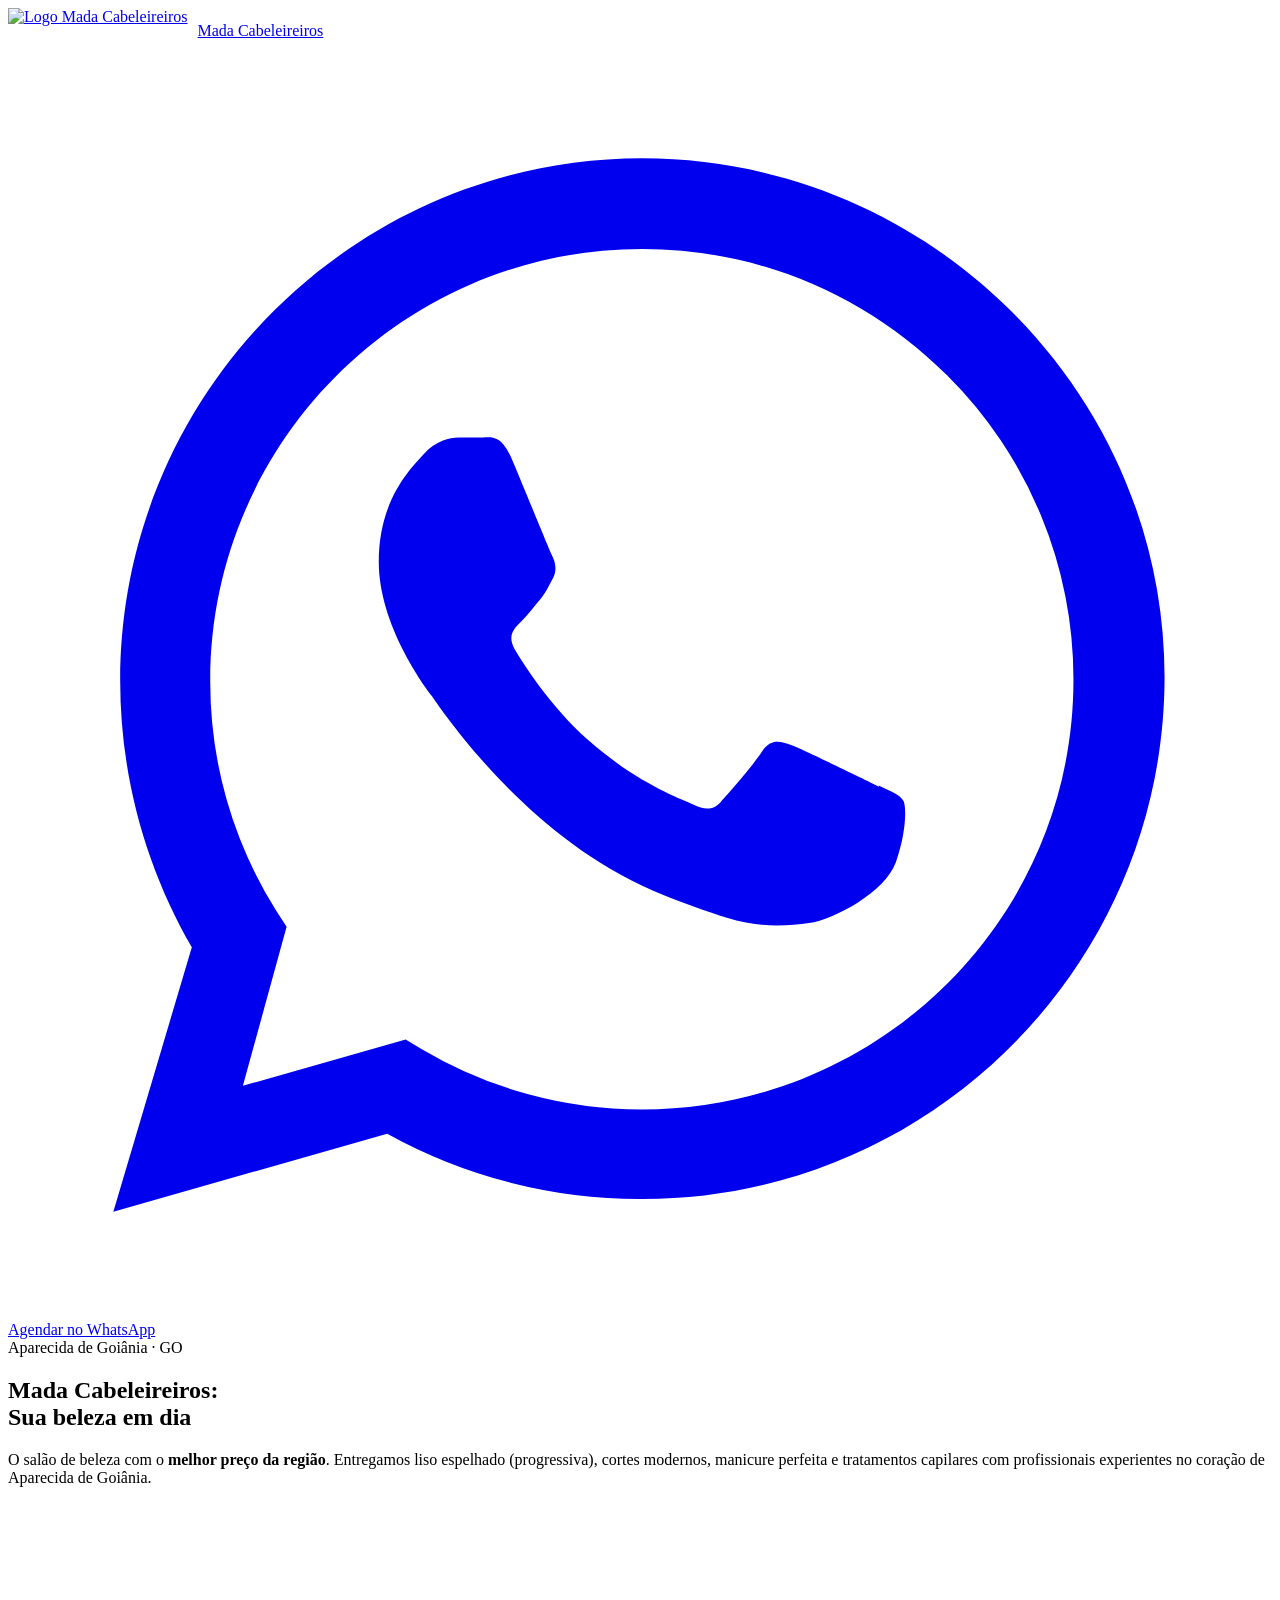
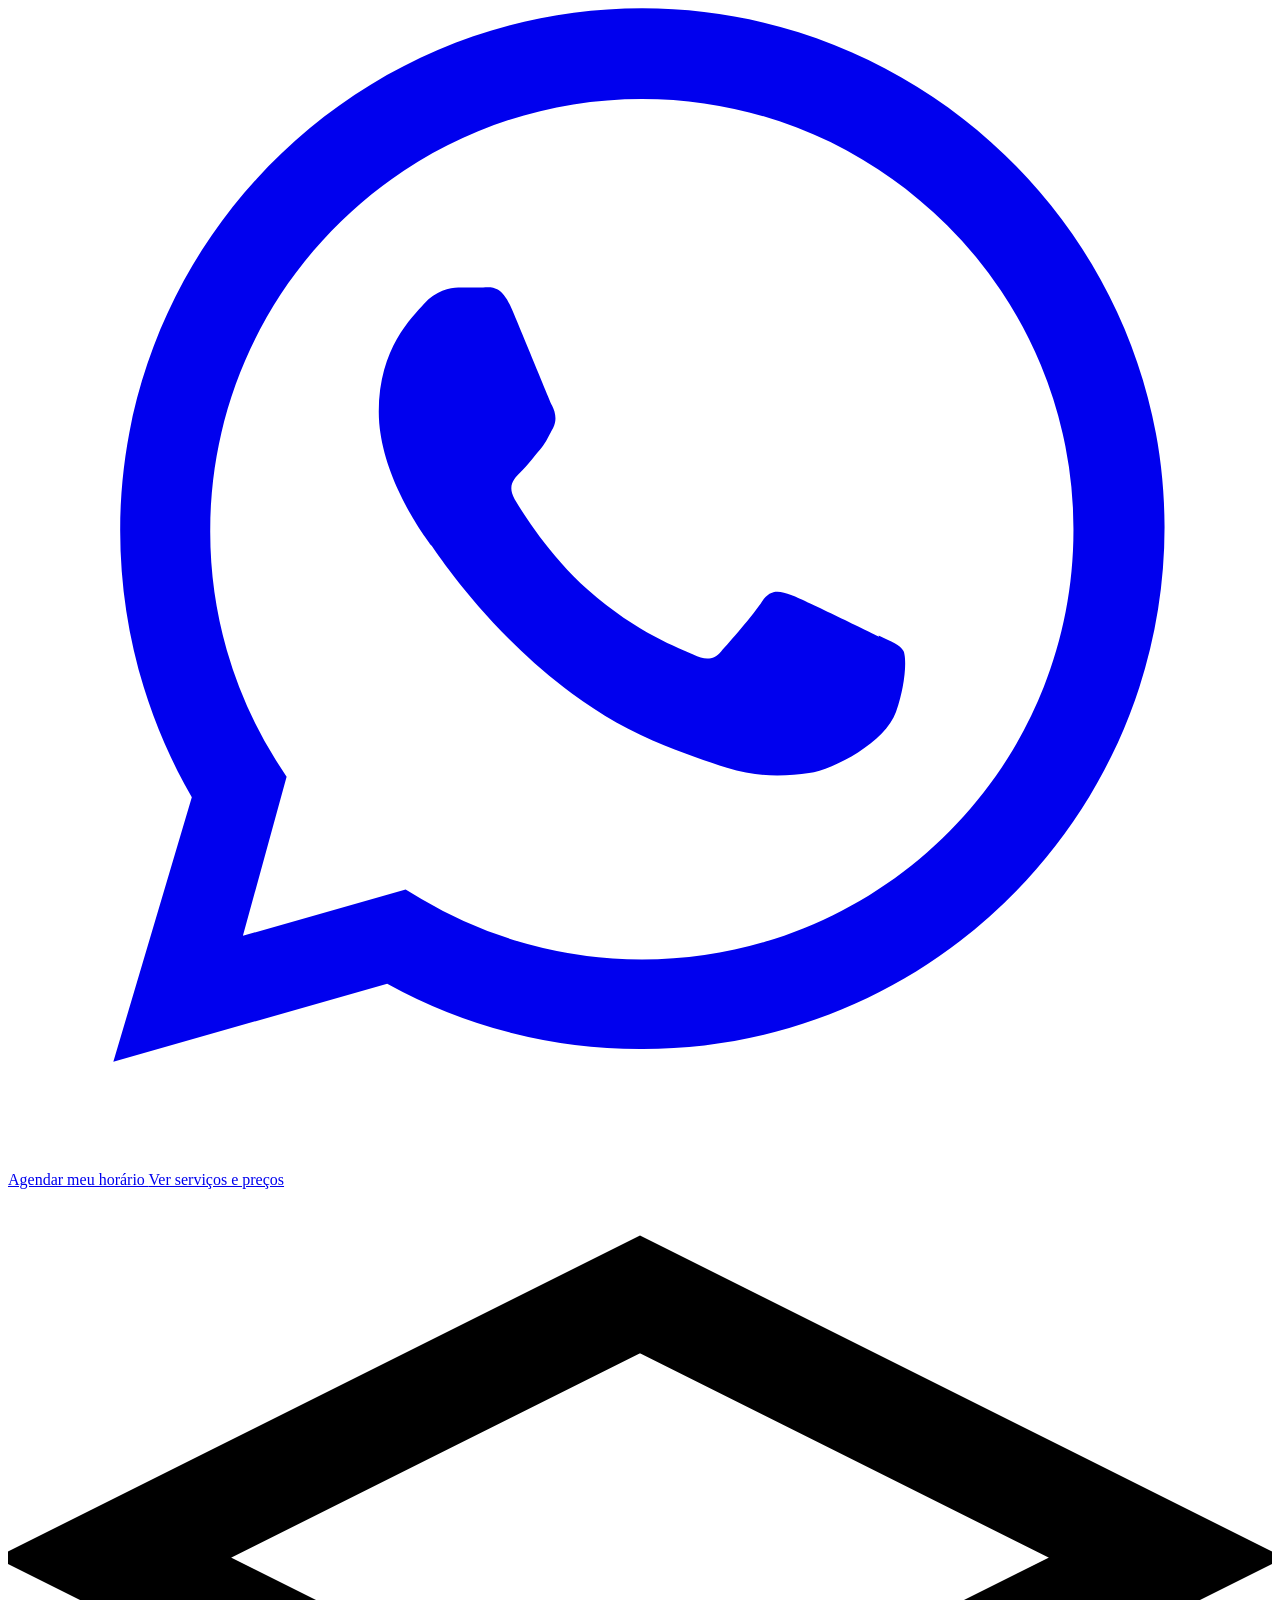
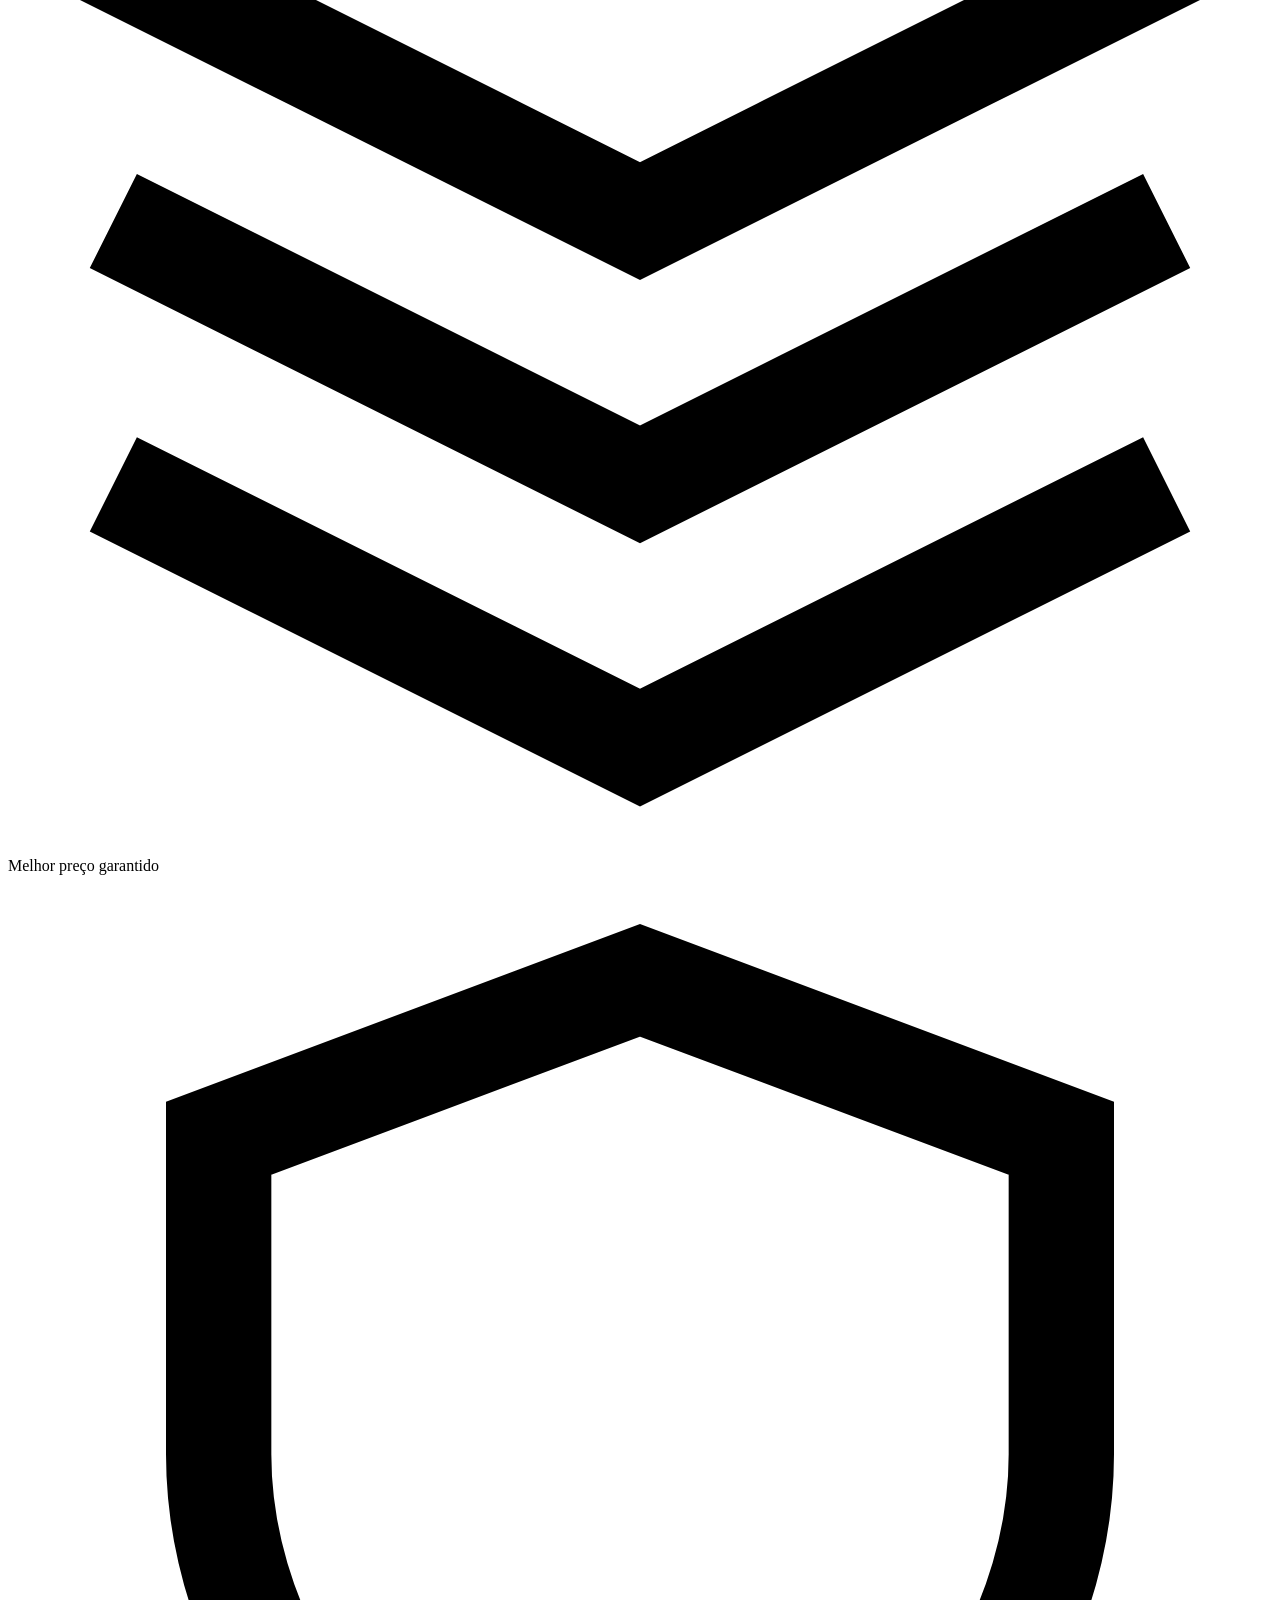
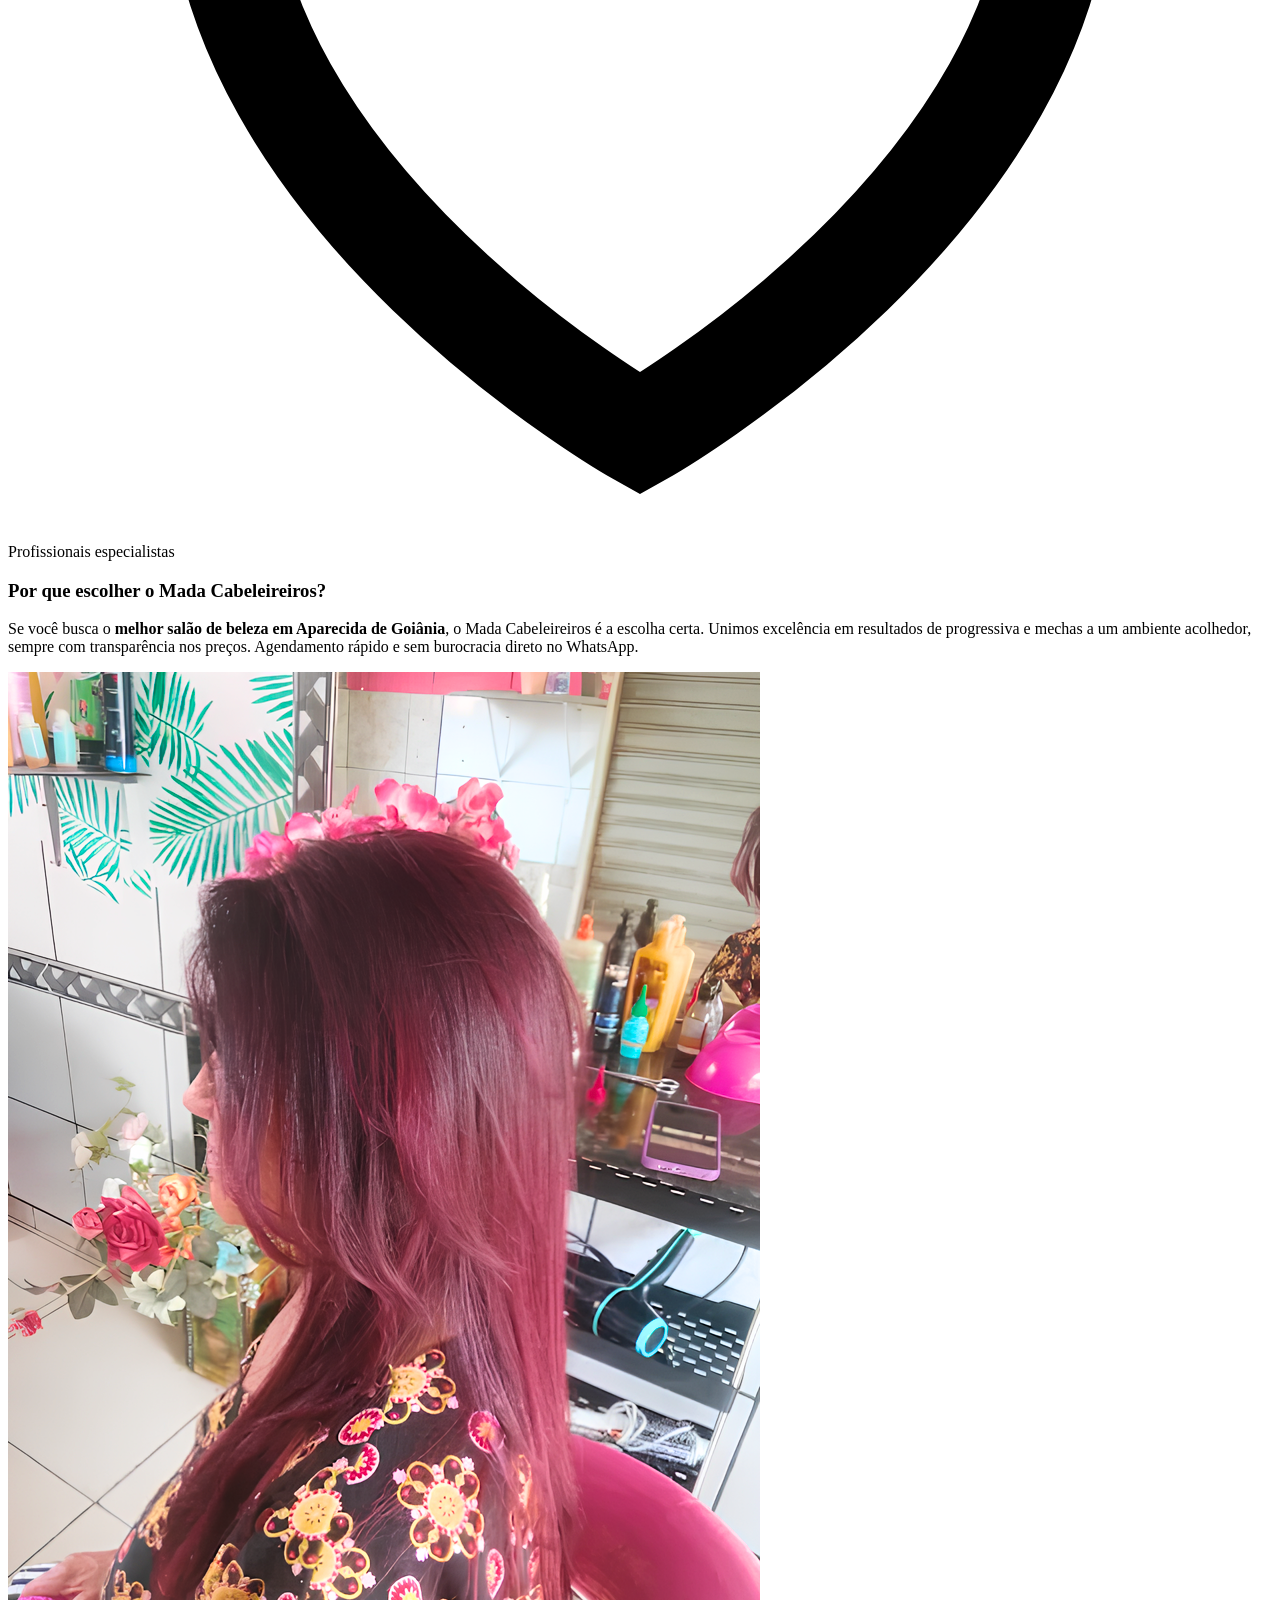
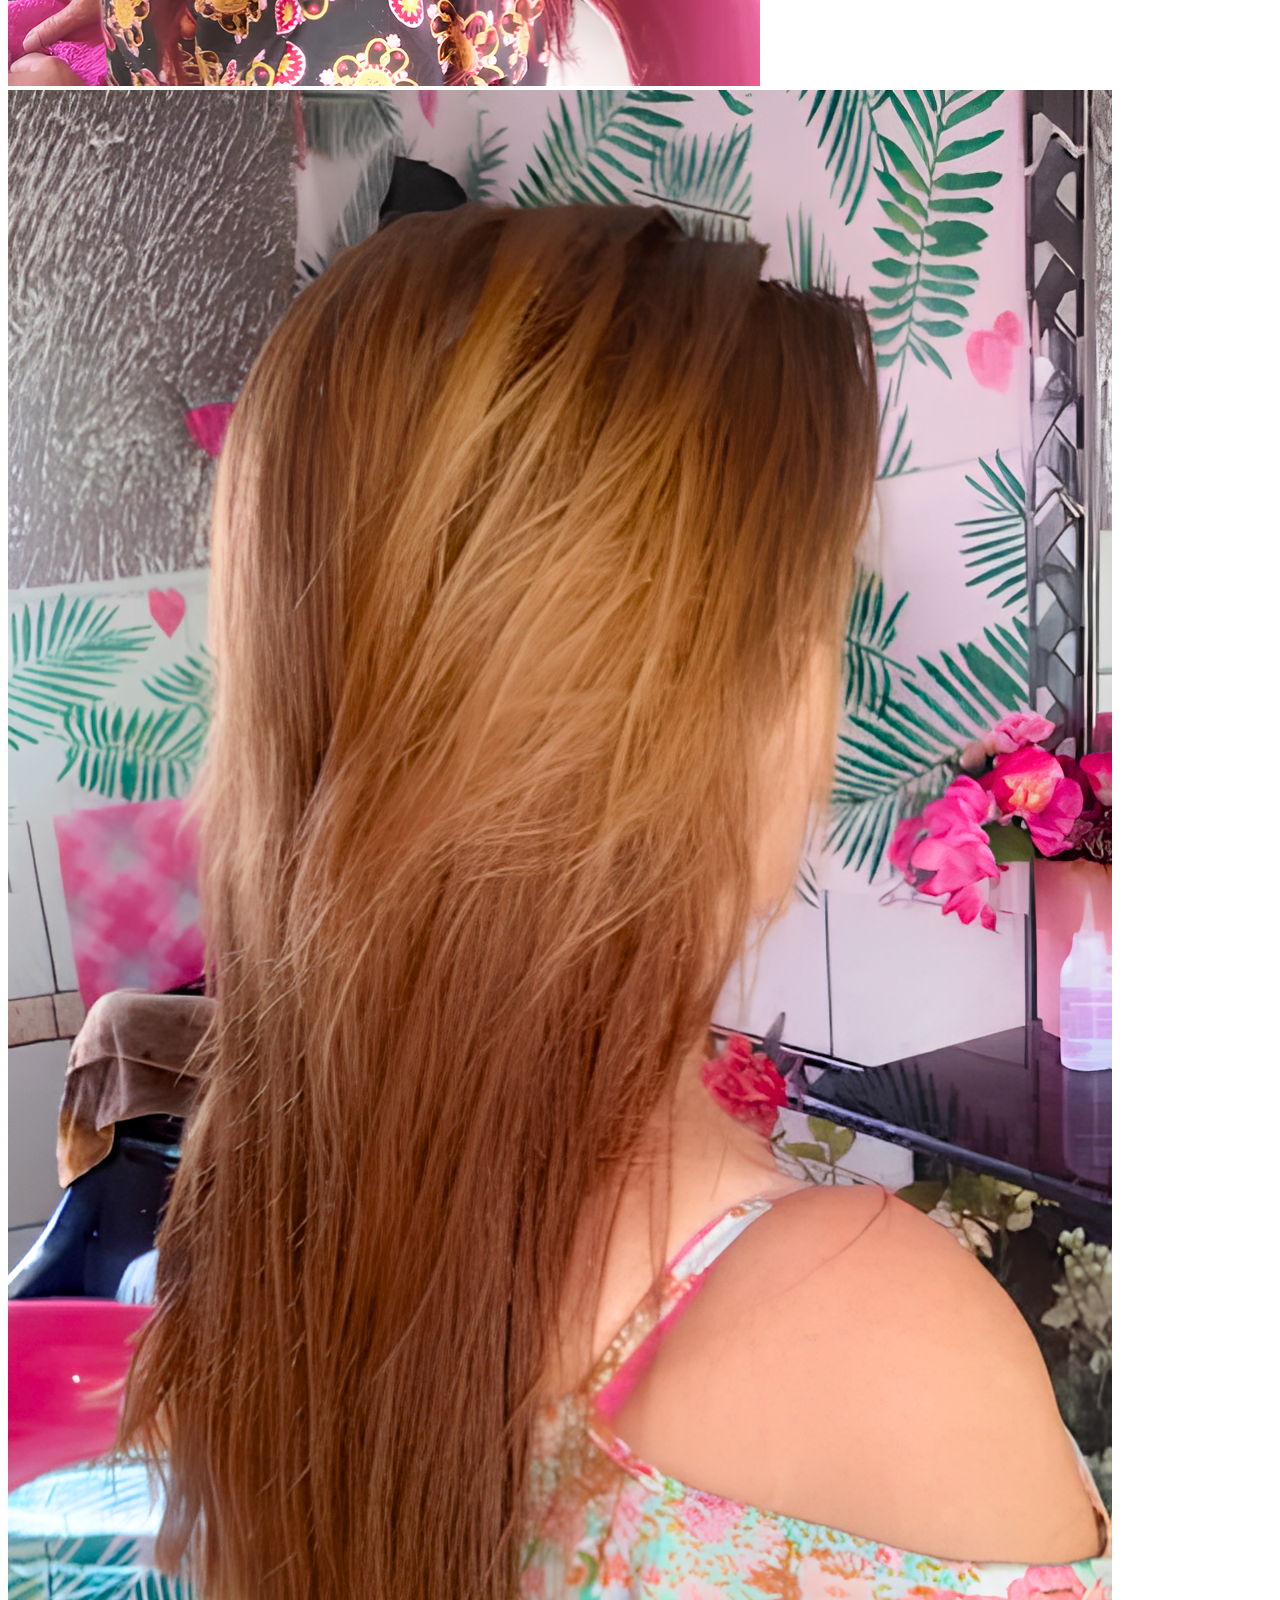
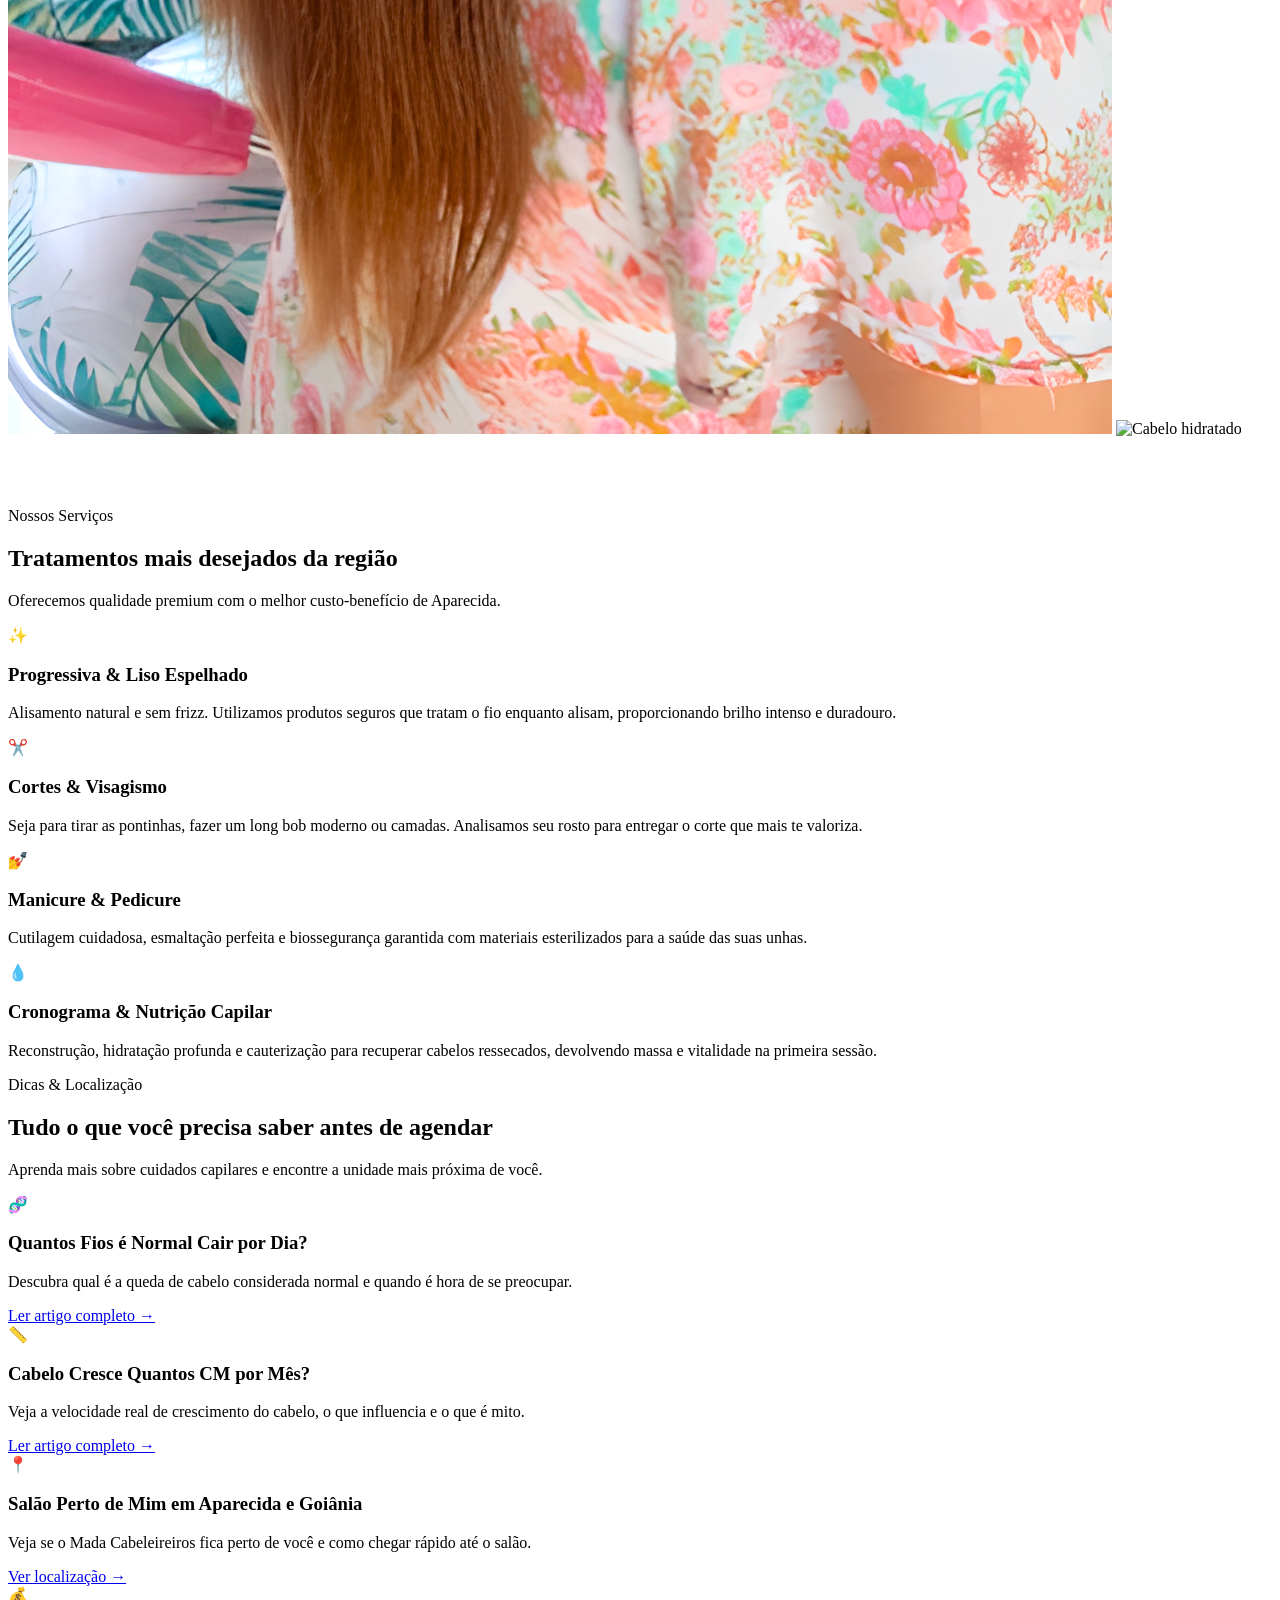
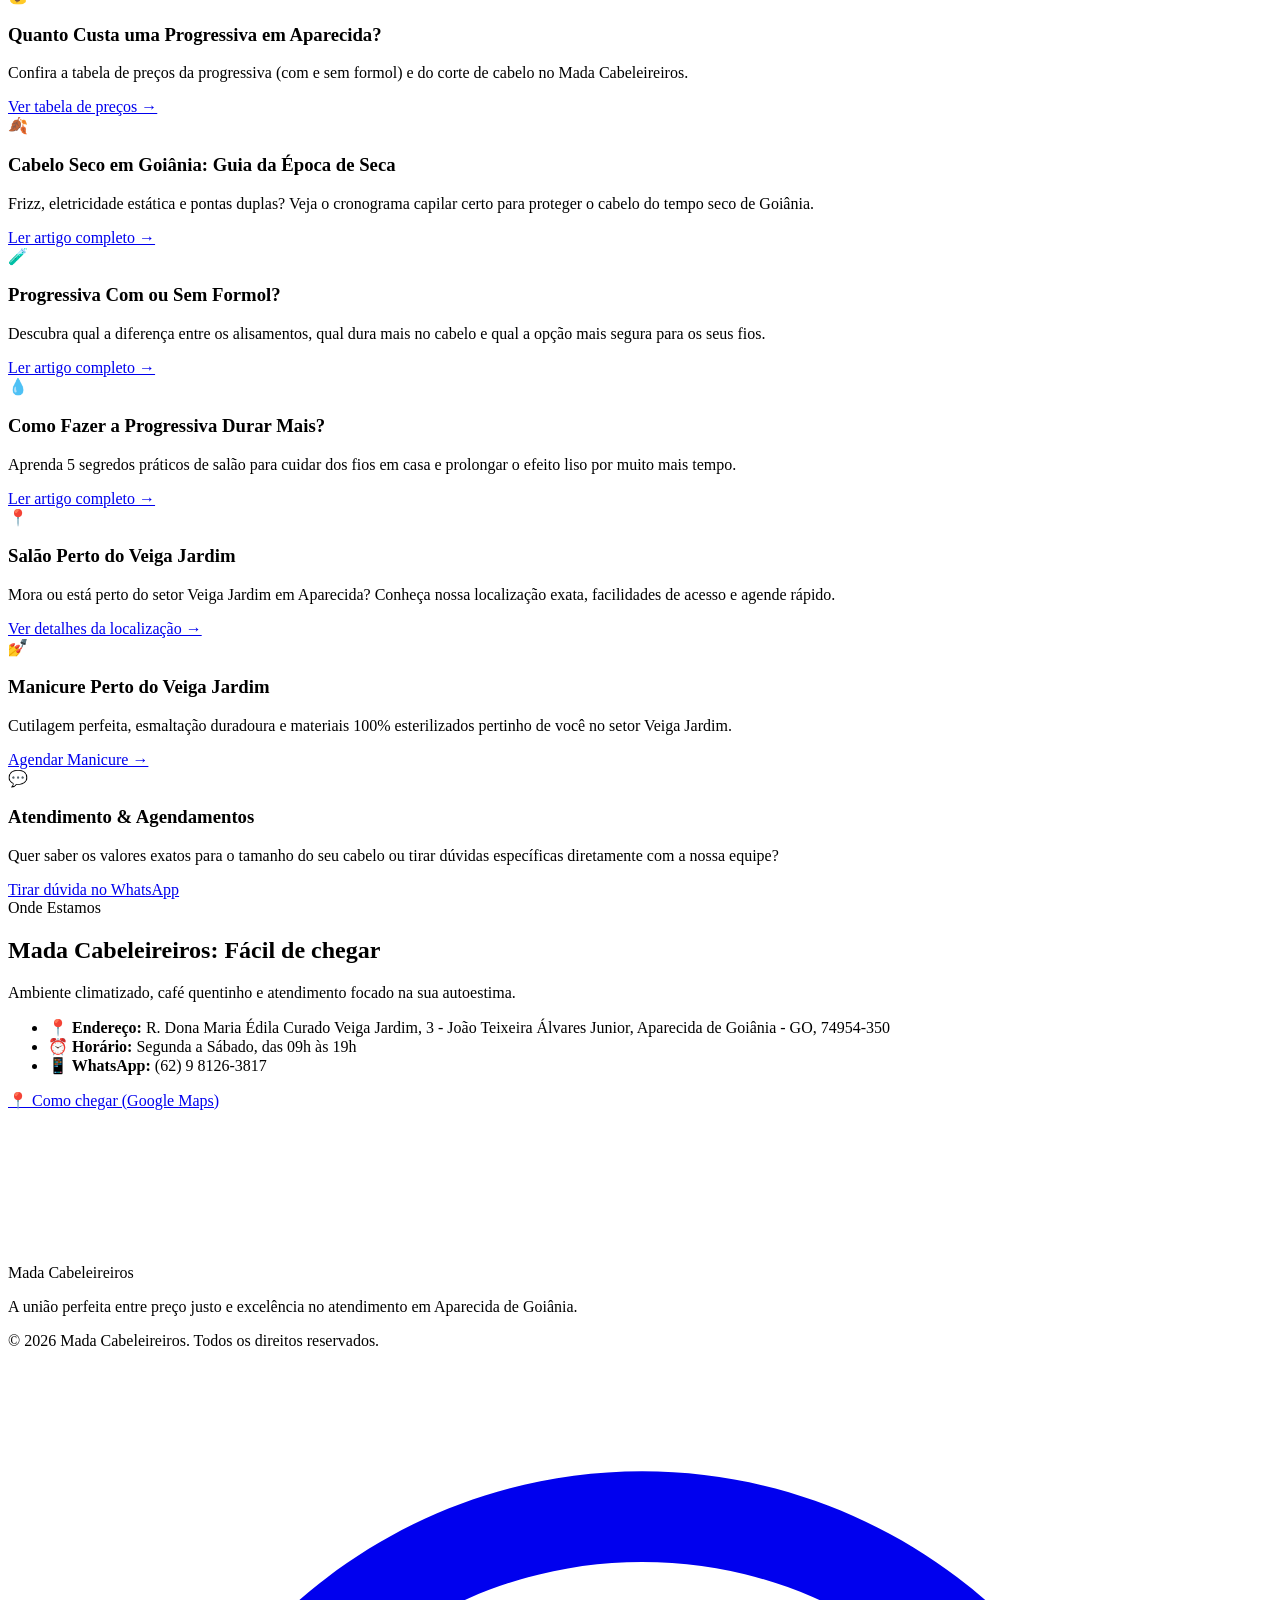
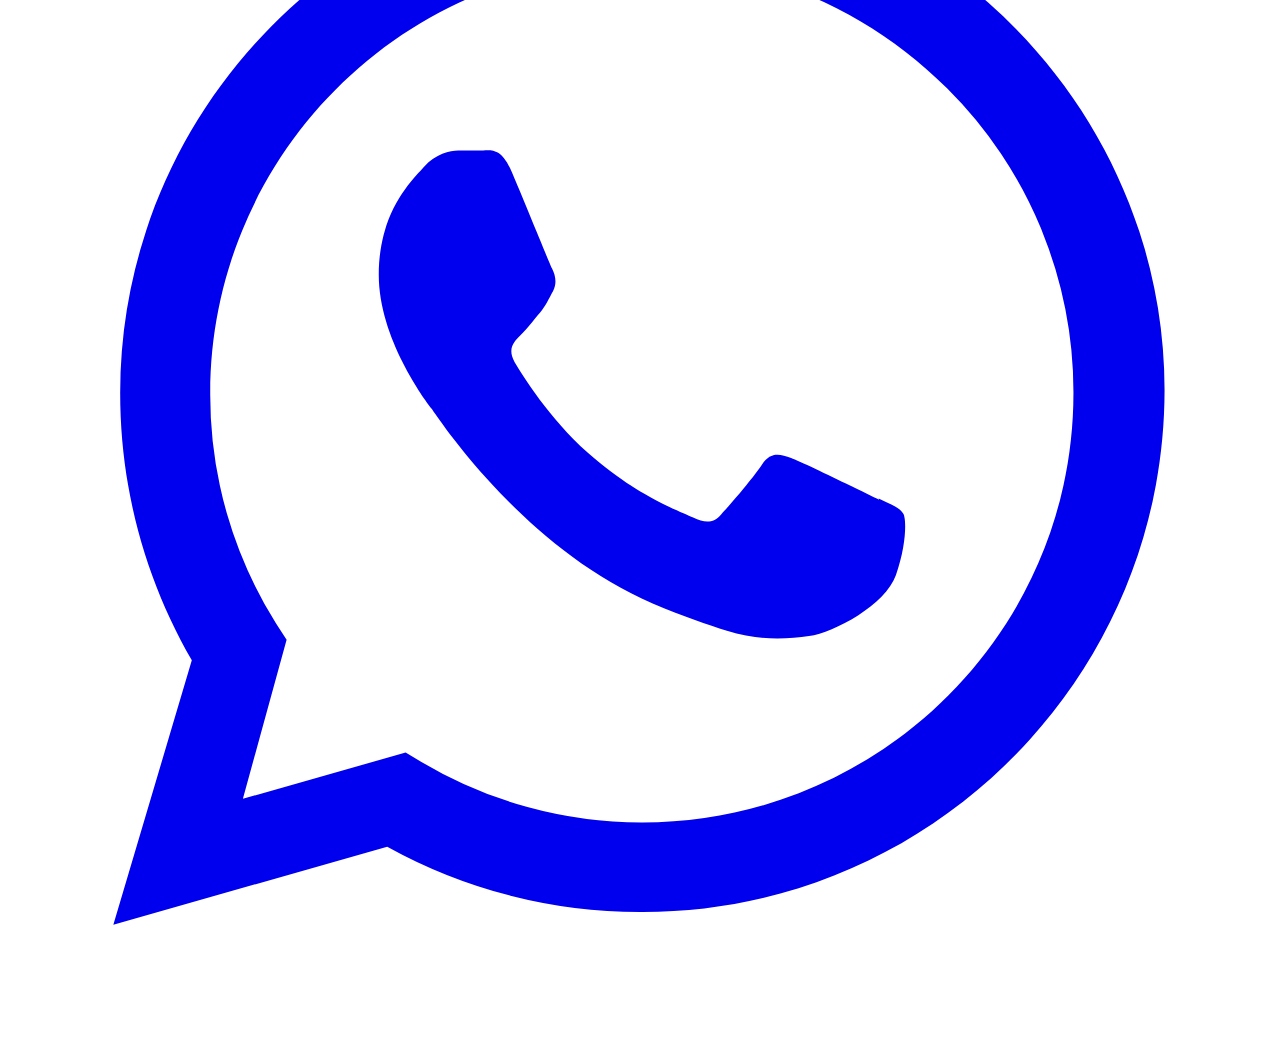
==== commit af107902: "Update index.html" ====
--- a/index.html
+++ b/index.html
@@ -170,8 +170,8 @@
         <!-- r -->
         <div class="hero-visual">
           <div class="photo-composition">
-            <img src="https://madacabelos.github.io/salao/cliente-cabelo-vinho.PNG" alt="Cabelo vinho com coloração feita no Mada Cabeleireiros em Aparecida de Goiânia" class="photo photo-main" loading="eager" />
-            <img src="https://madacabelos.github.io/salao/cliente-cabelo-caramelo.PNG" alt="Cabelo caramelo com coloração feita no Mada Cabeleireiros" class="photo photo-sub-1" />
+            <img src="https://madacabelos.github.io/salao/cliente-cabelo-vinho.png" alt="Cabelo vinho com coloração feita no Mada Cabeleireiros em Aparecida de Goiânia" class="photo photo-main" loading="eager" />
+            <img src="https://madacabelos.github.io/salao/cliente-cabelo-caramelo.png" alt="Cabelo caramelo com coloração feita no Mada Cabeleireiros" class="photo photo-sub-1" />
             <img src="https://images.unsplash.com/photo-1522337660859-02fbefca4702?auto=format&fit=crop&w=400&q=80" alt="Cabelo hidratado" class="photo photo-sub-2" />
           </div>
         </div>
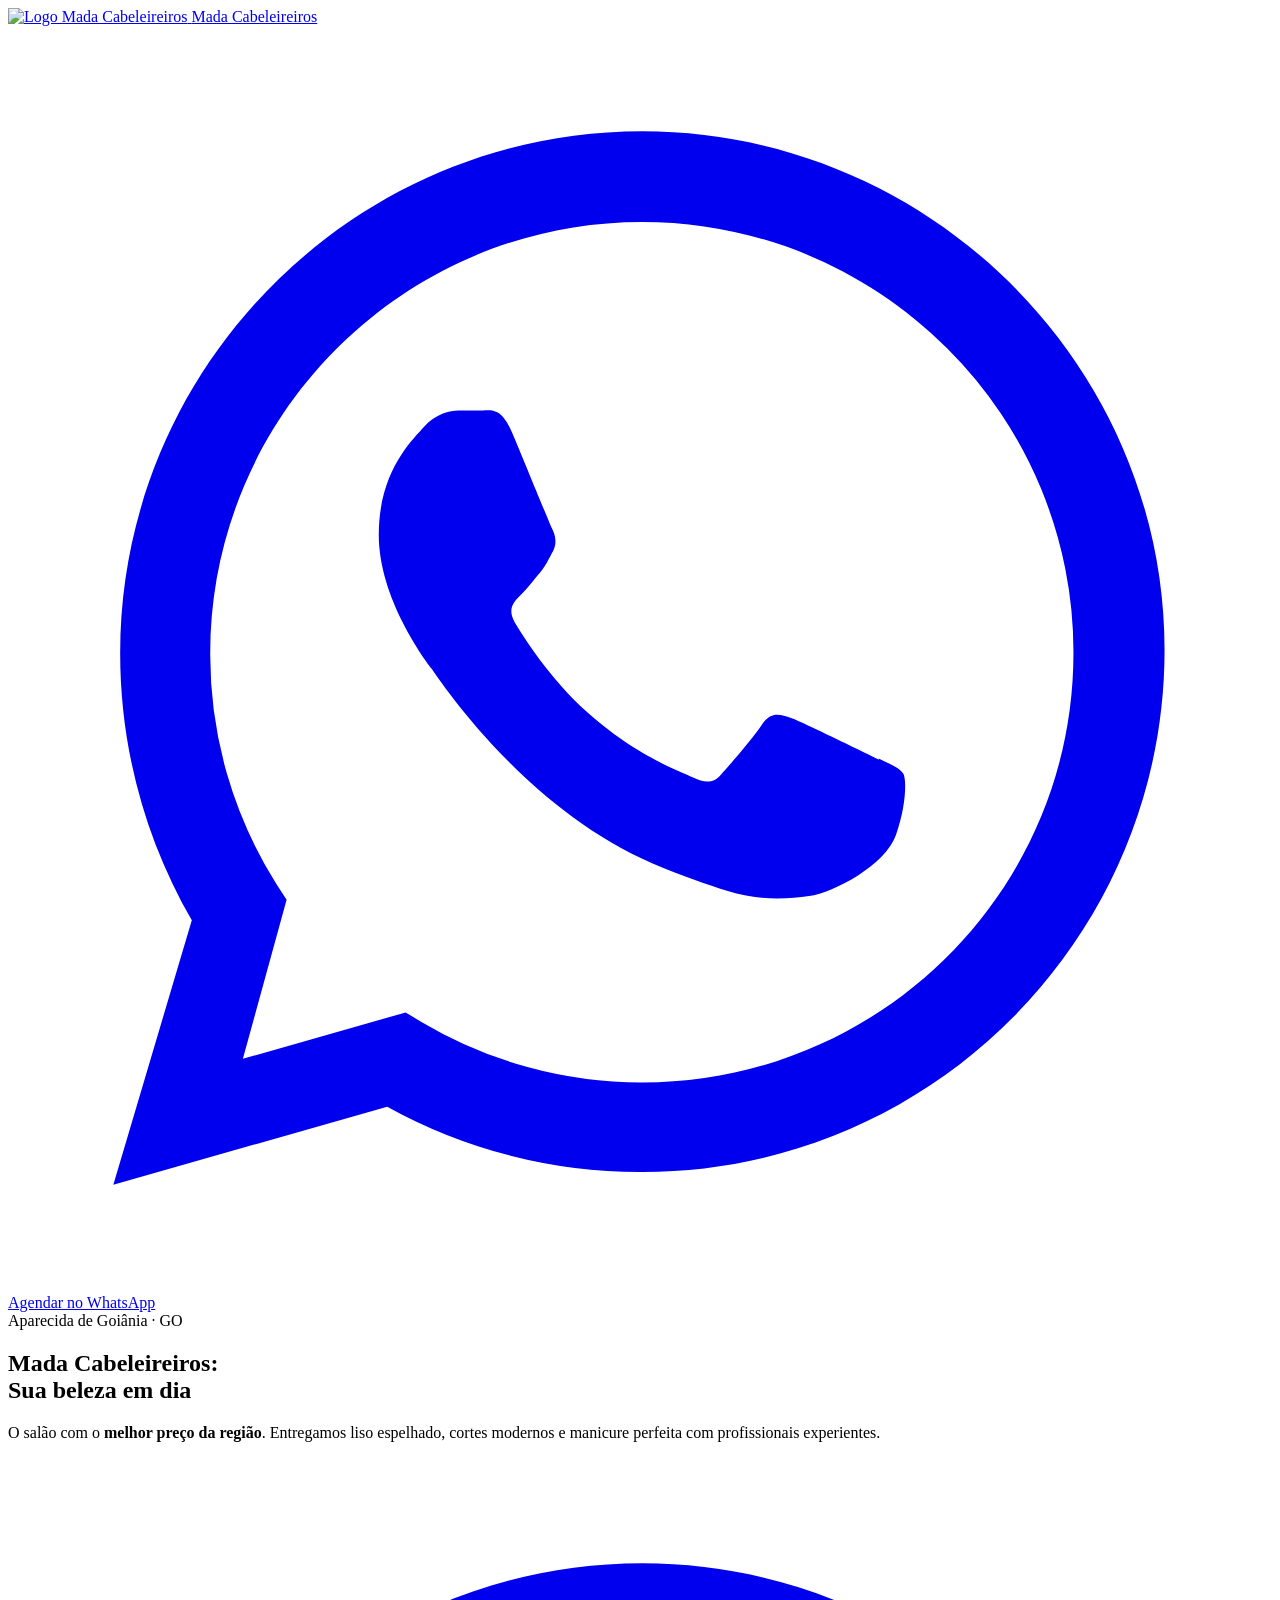
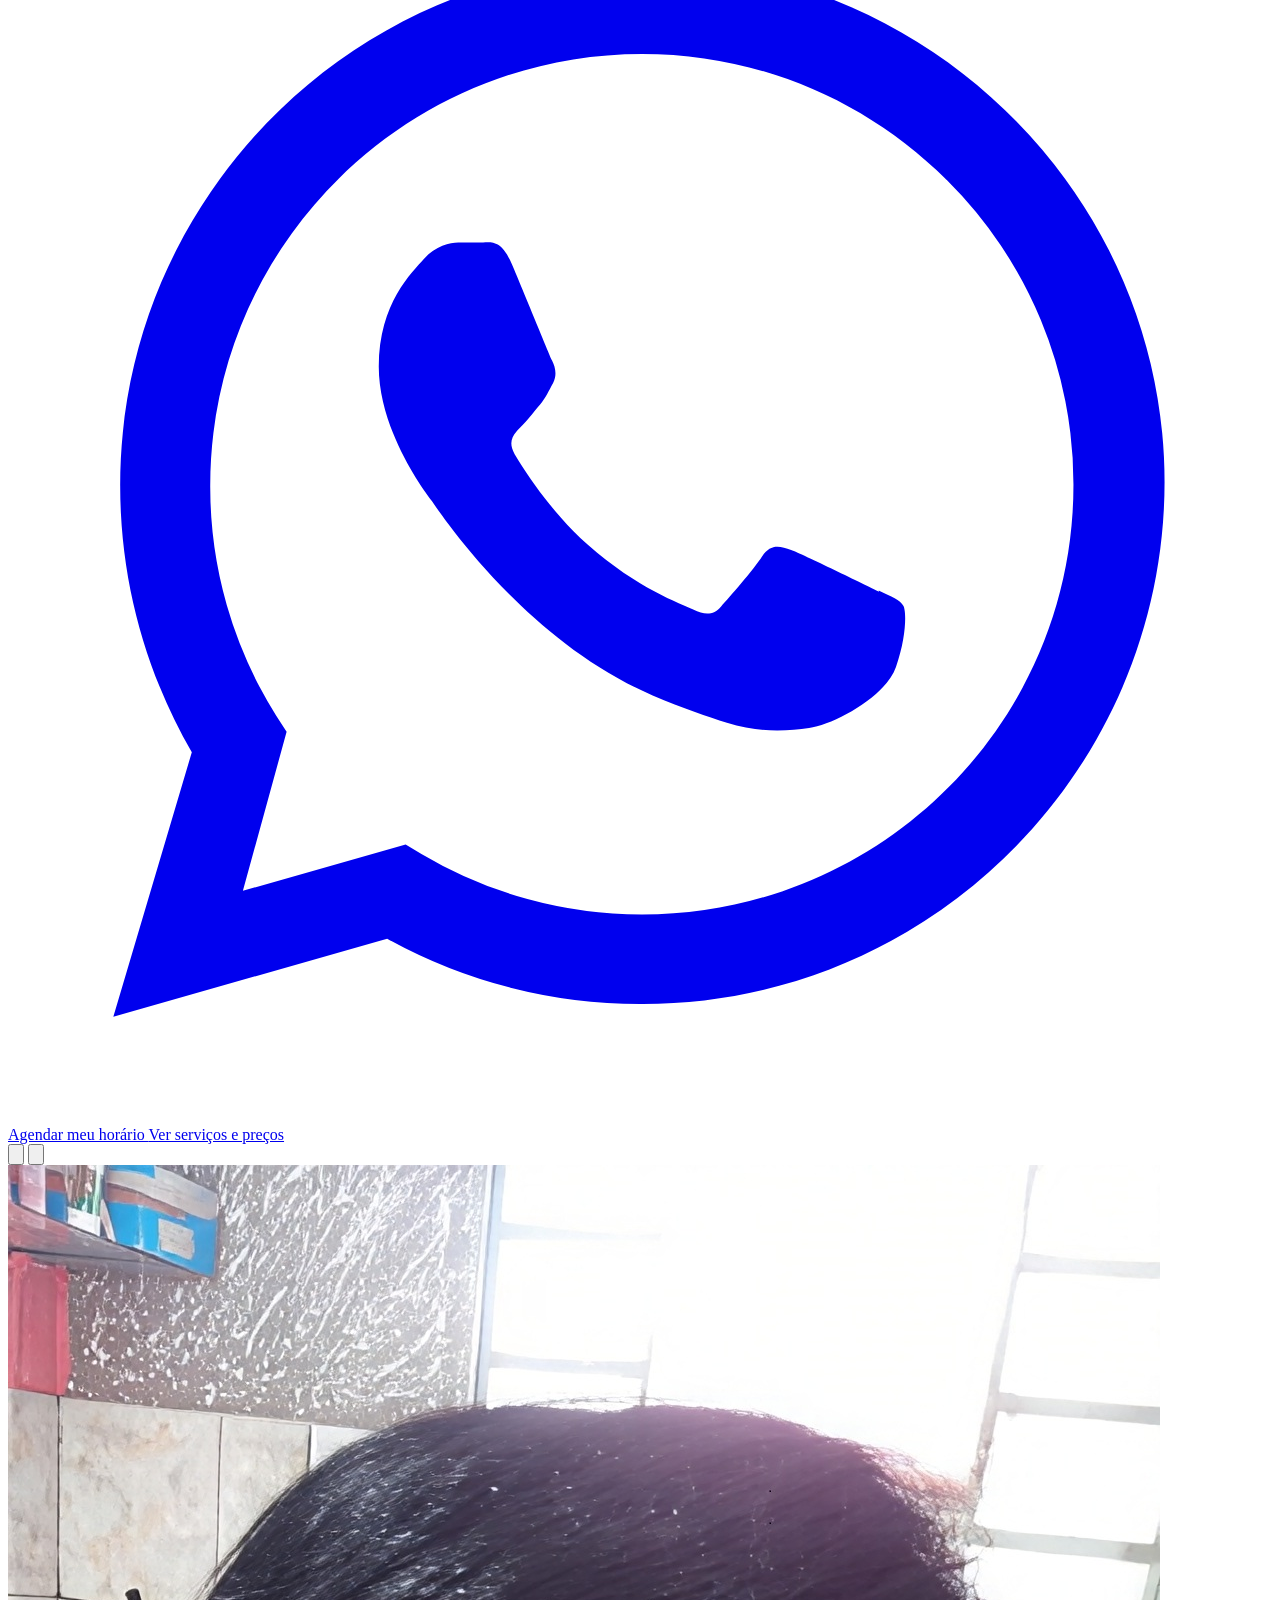
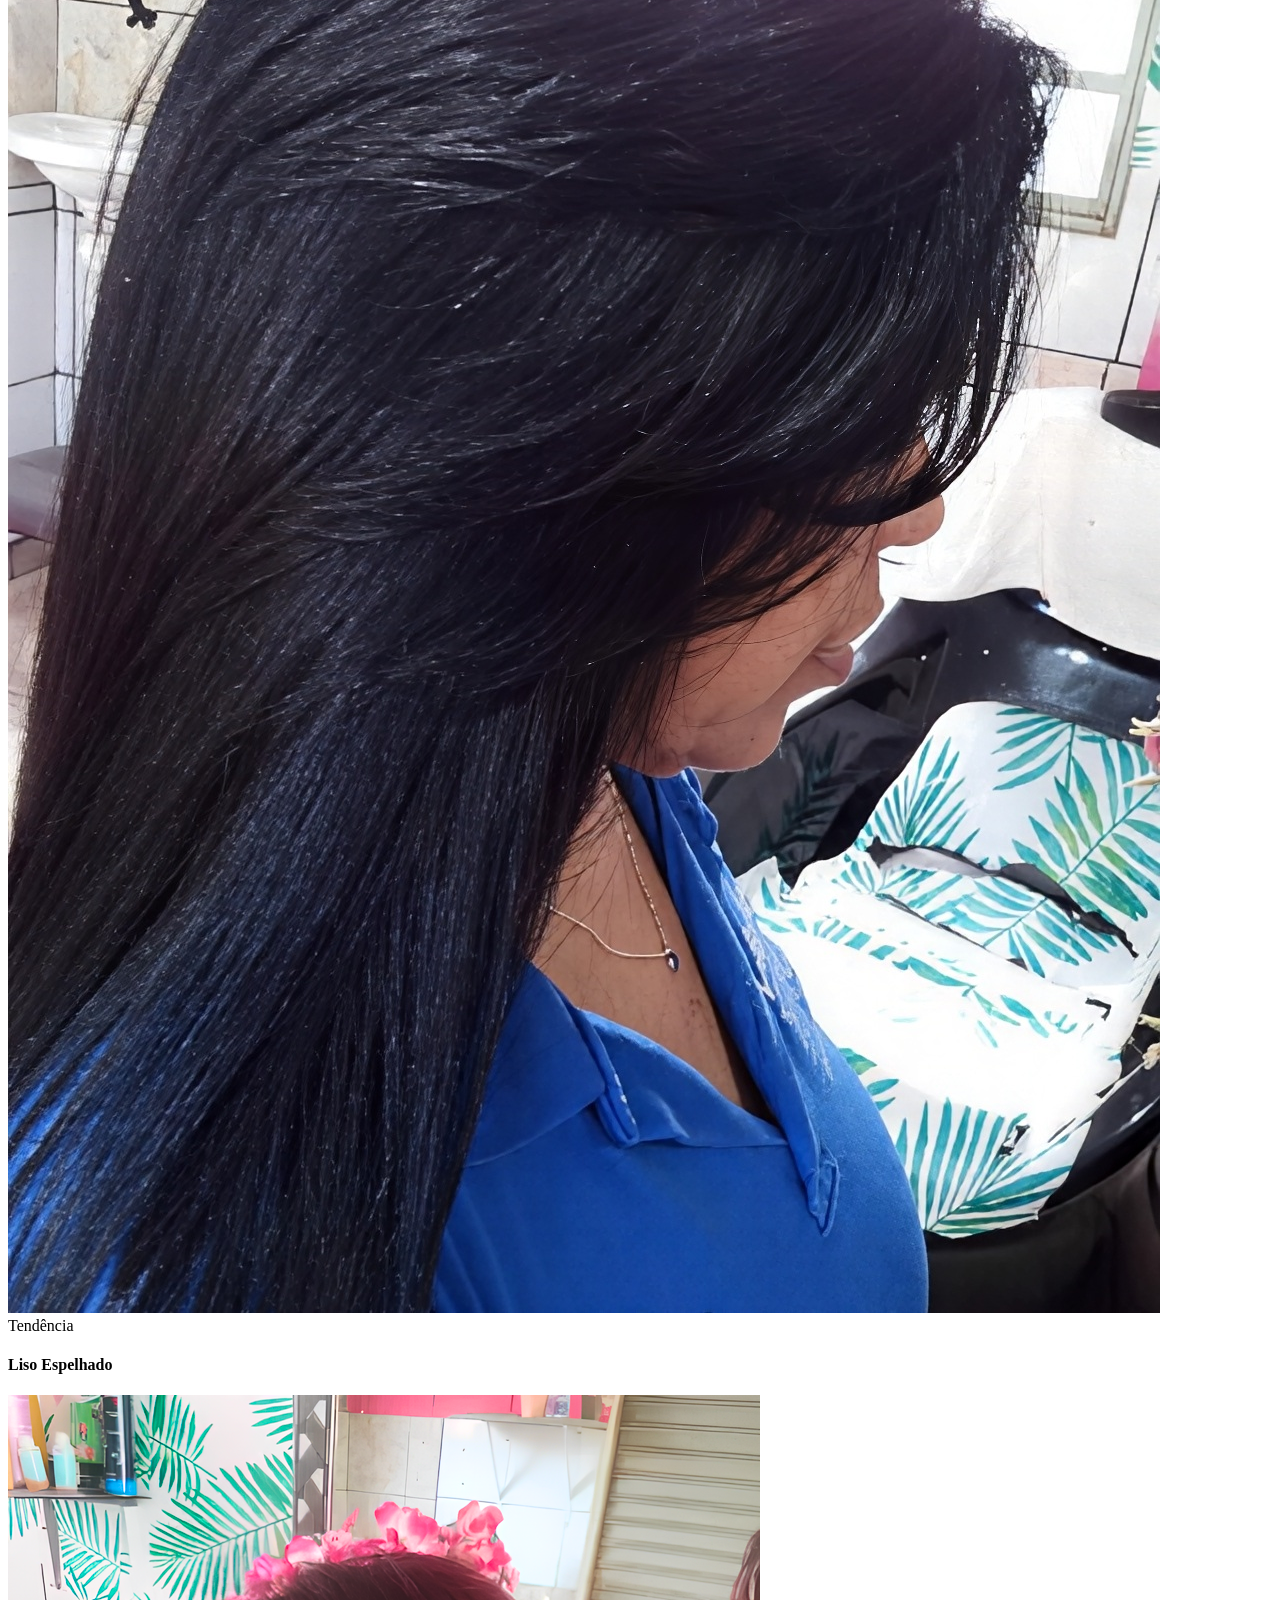
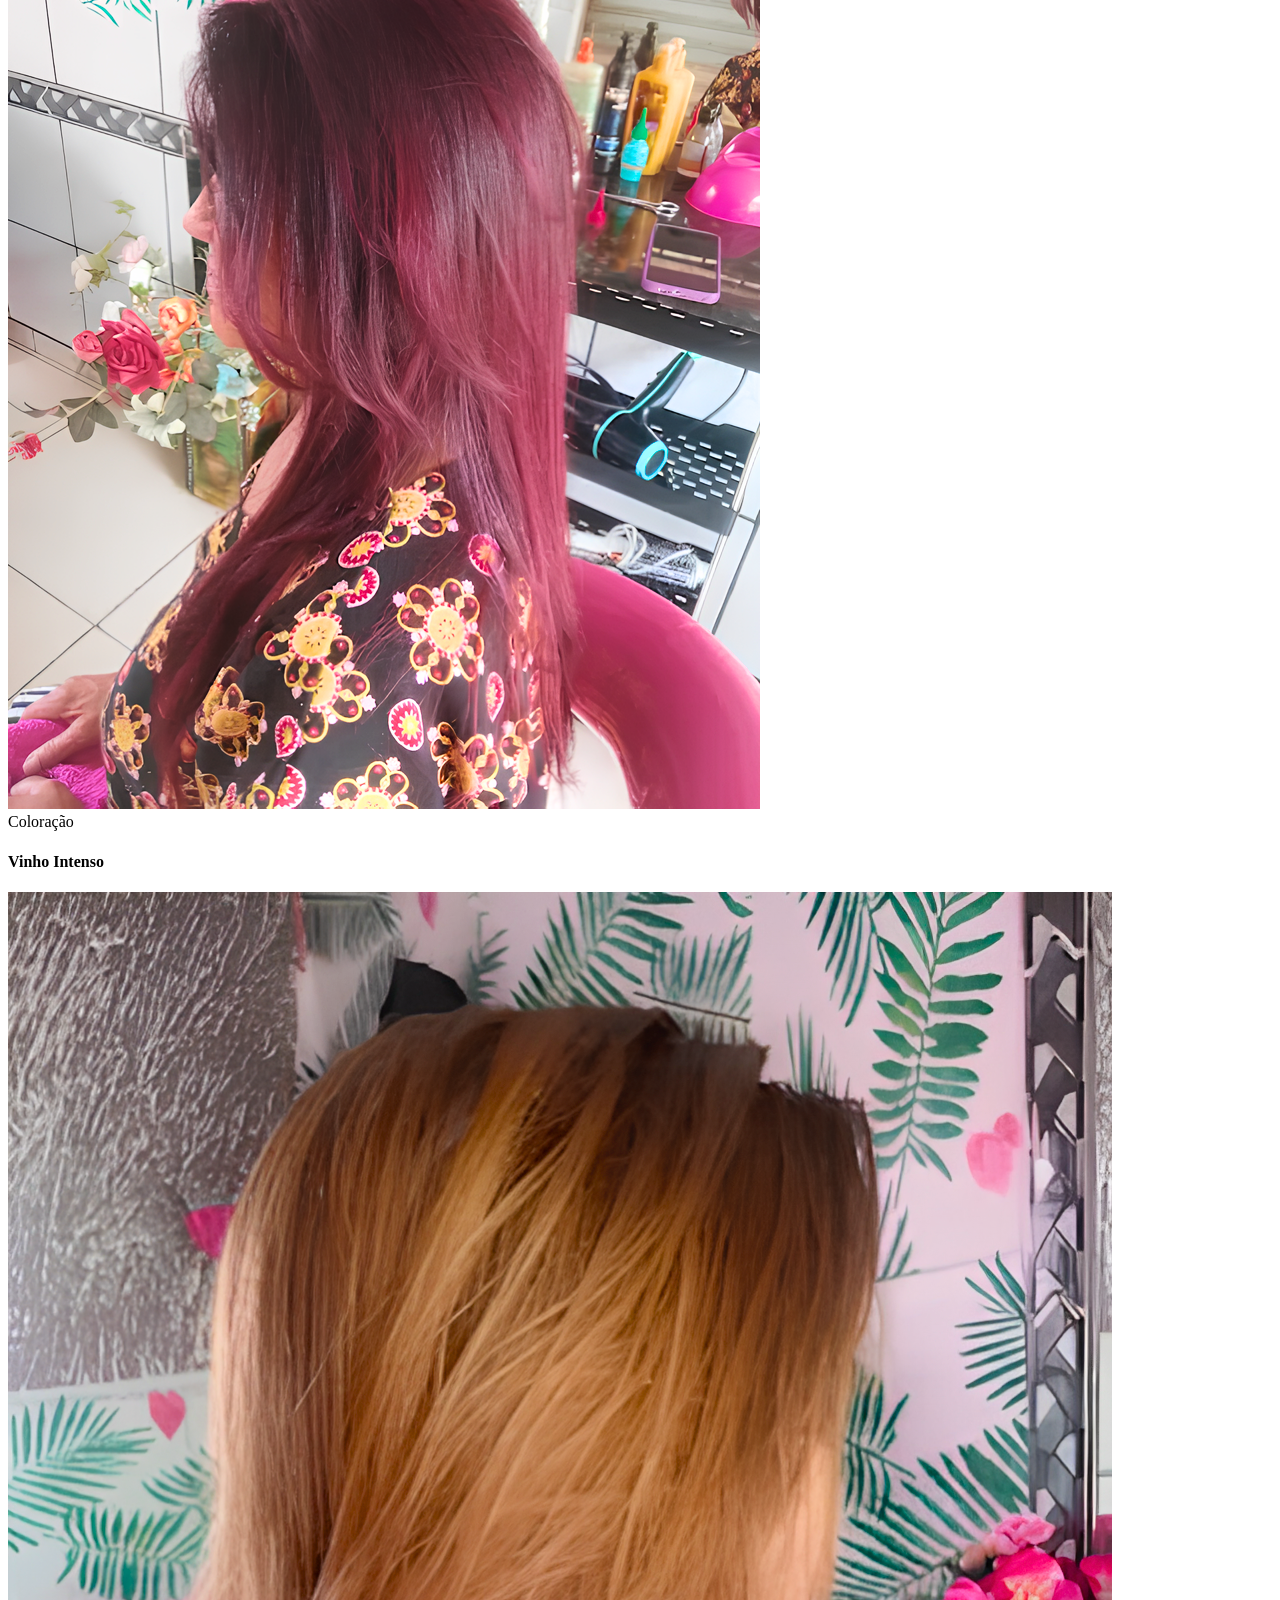
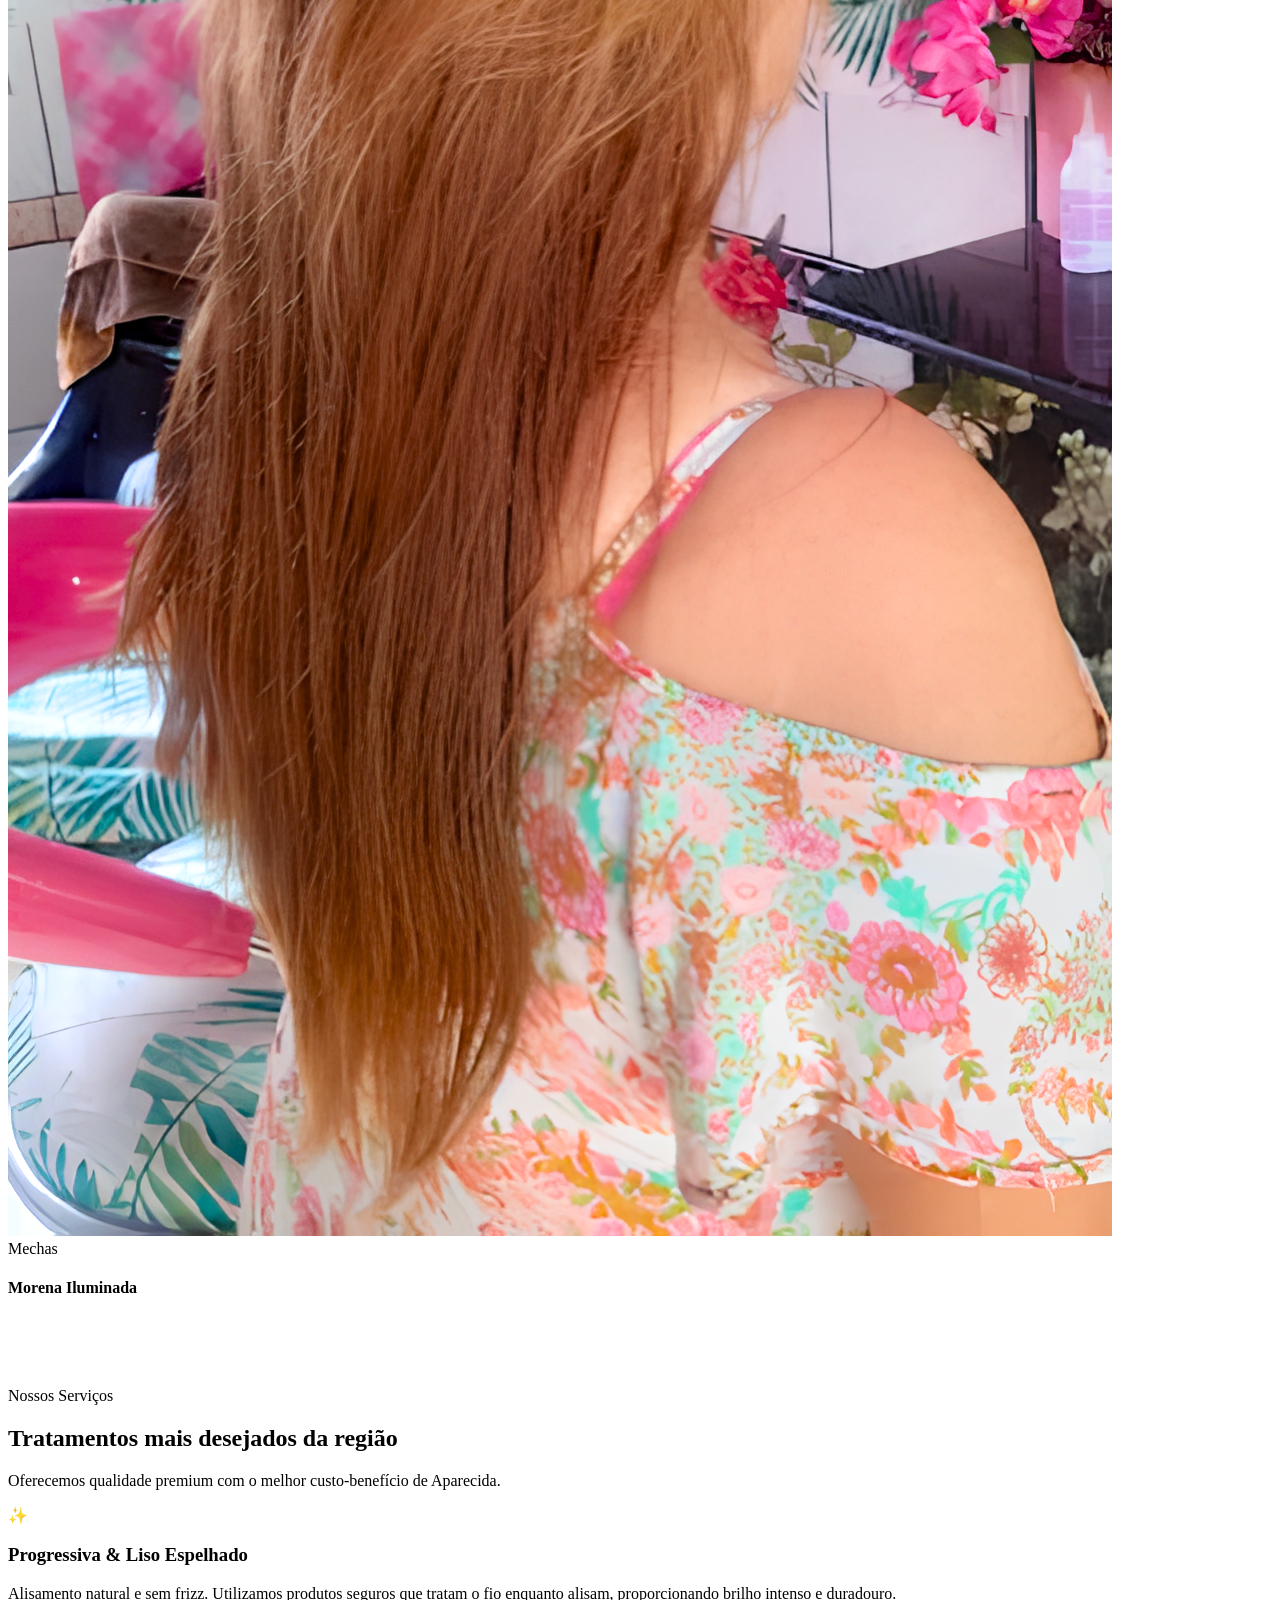
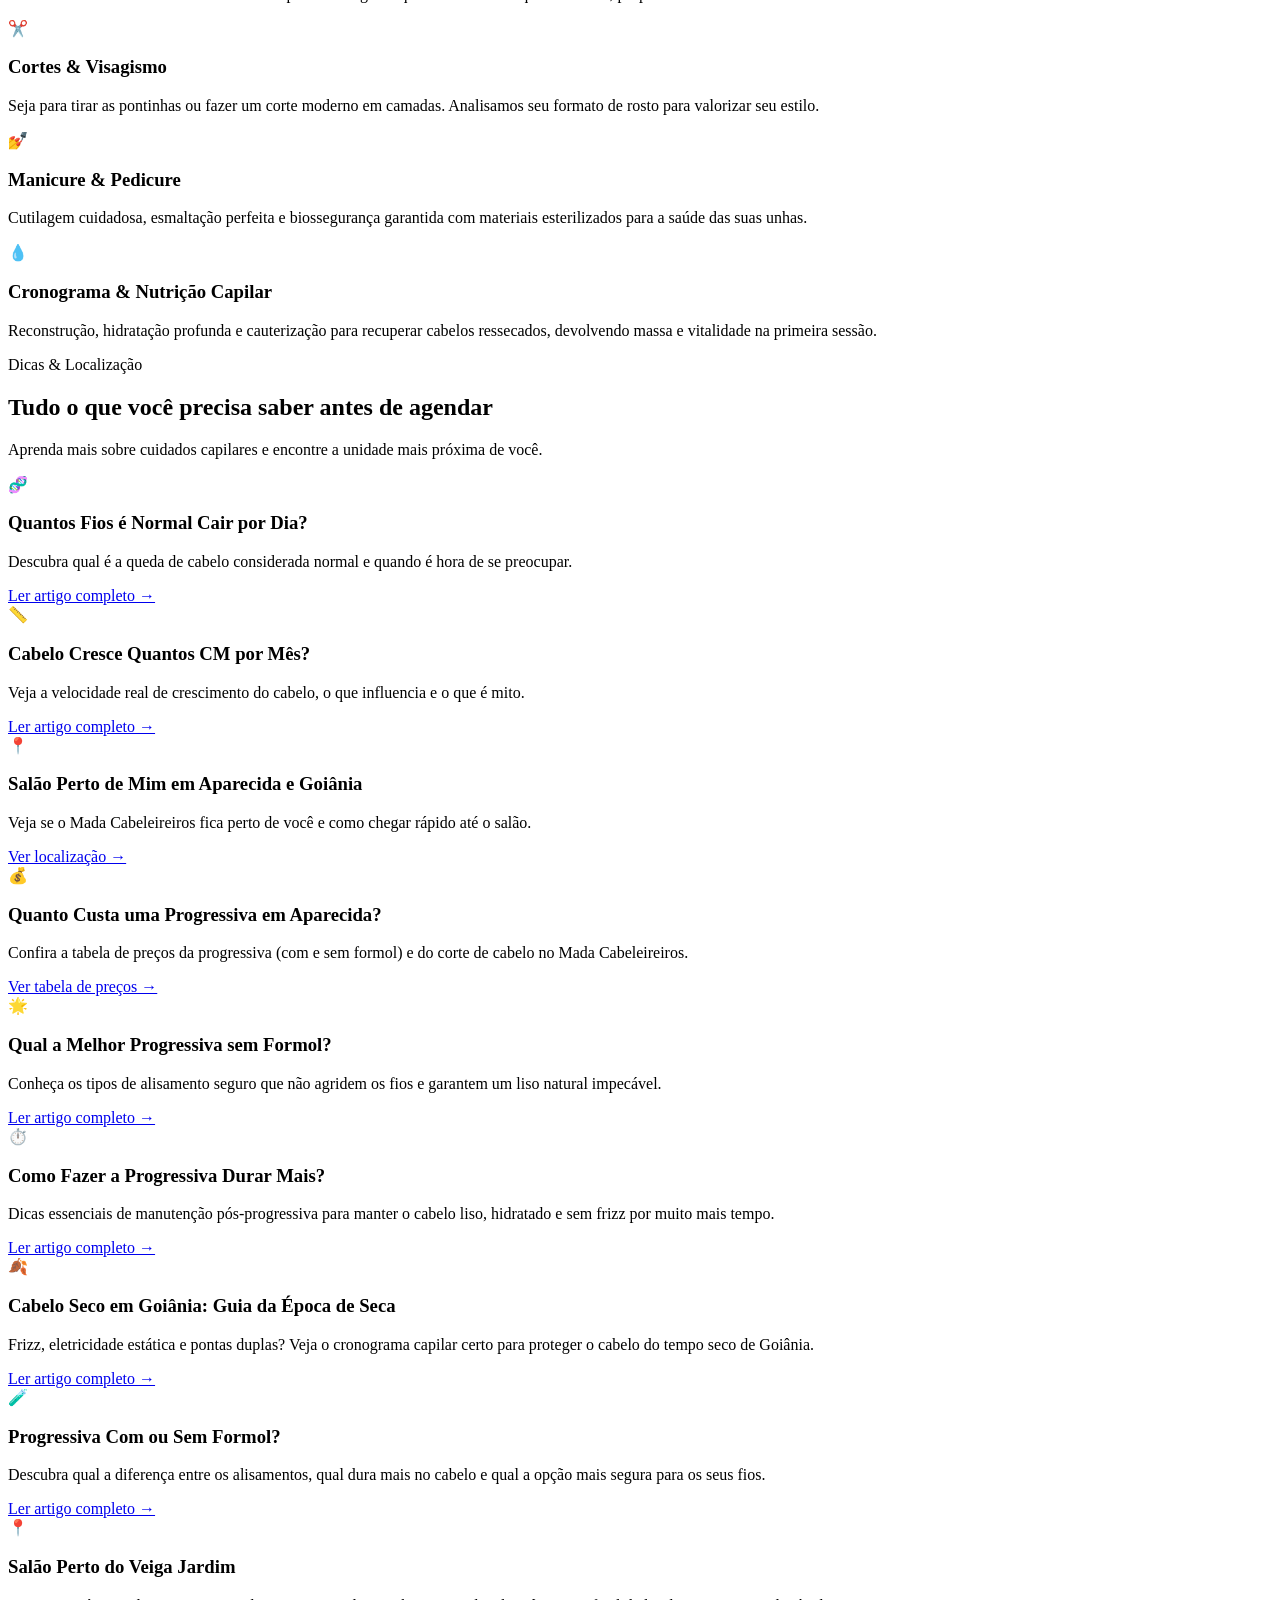
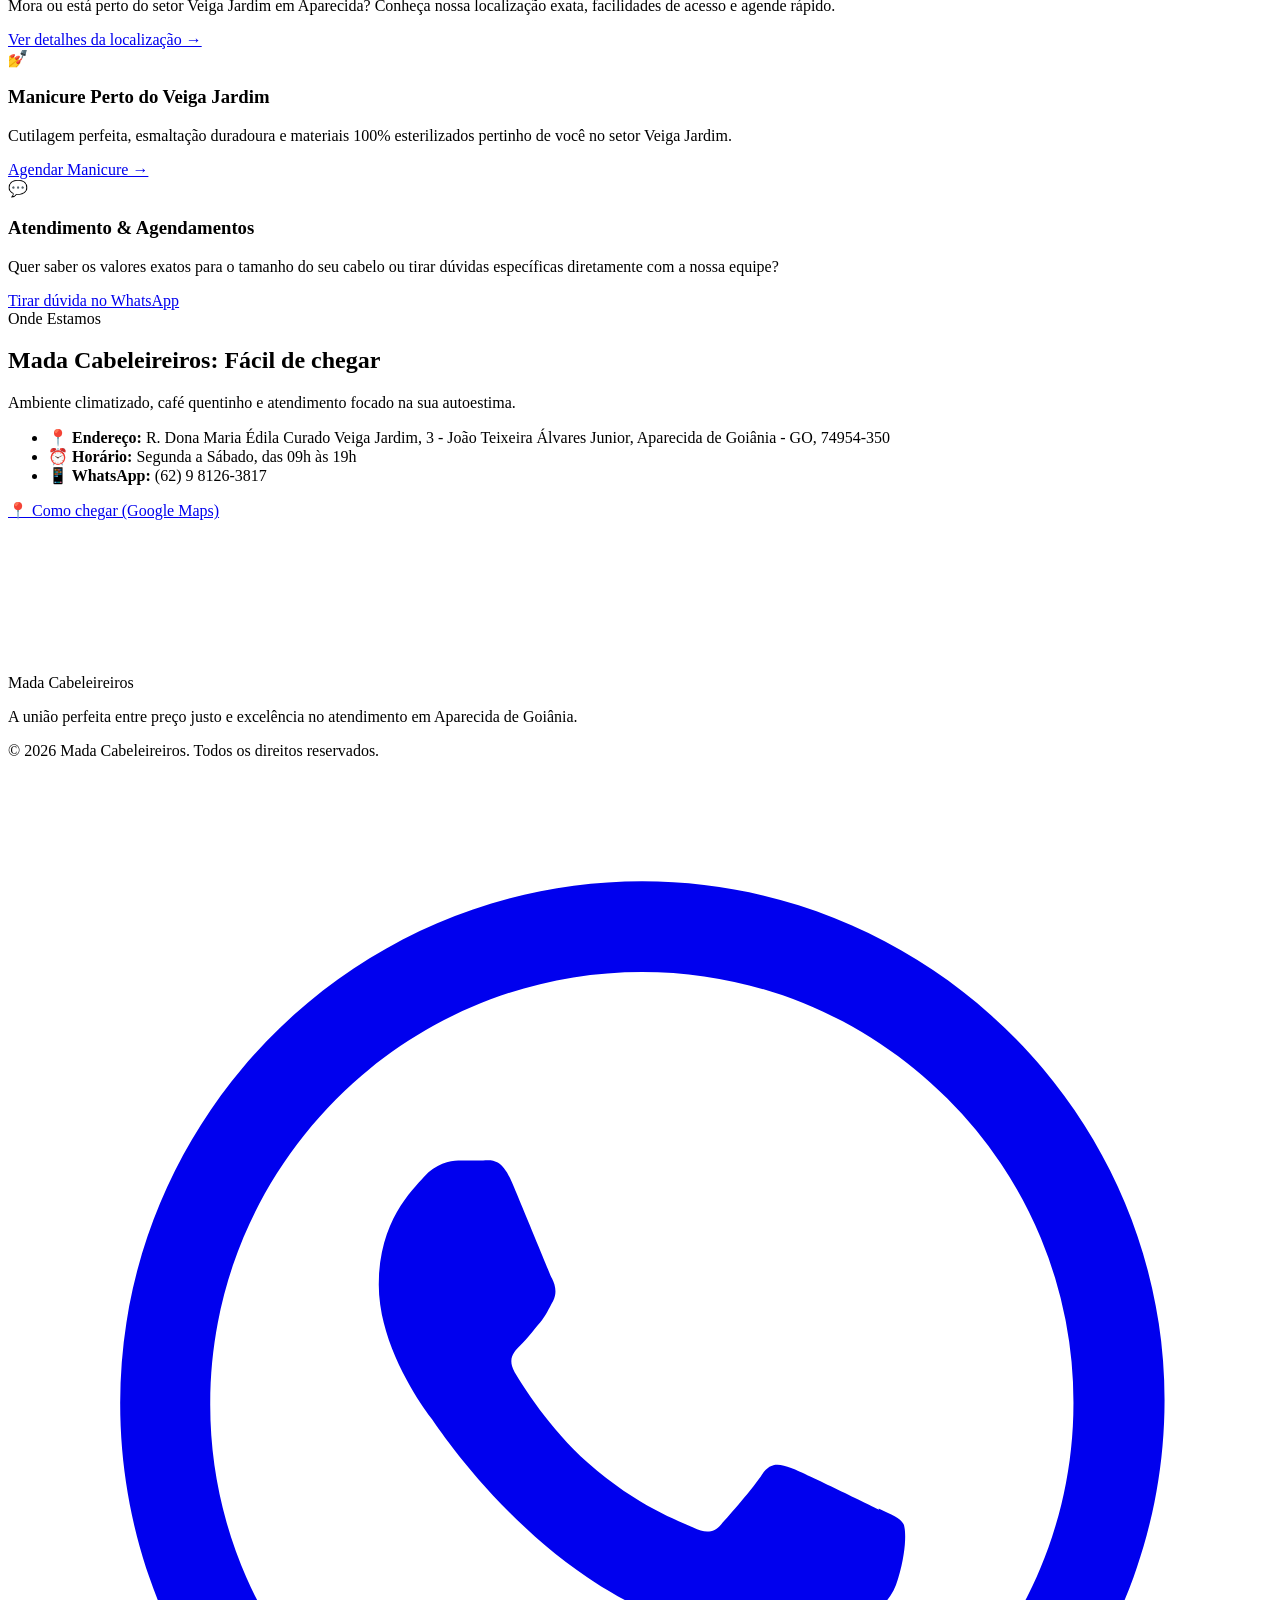
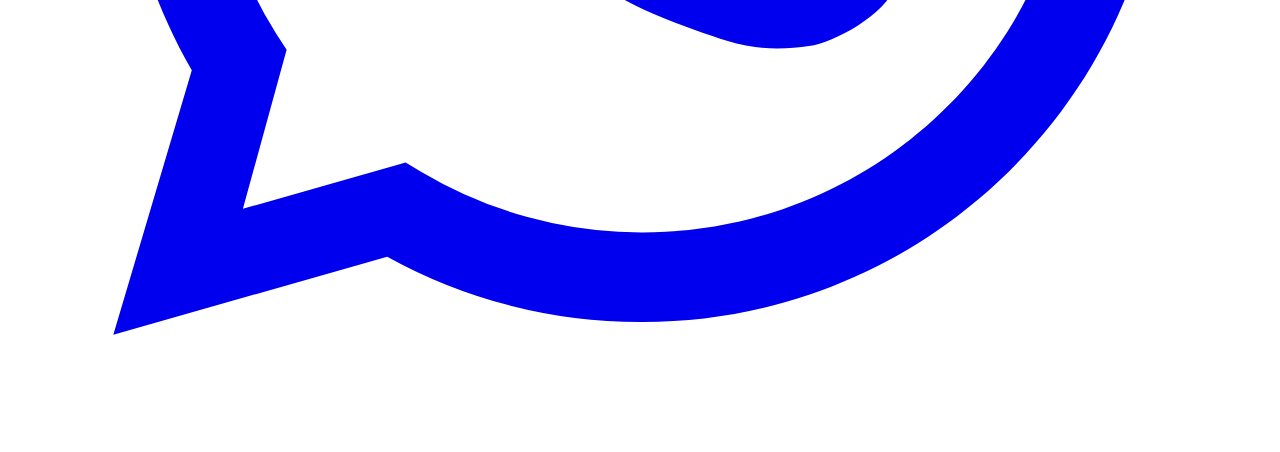
==== commit eb9d8b32: "Update index.html" ====
--- a/index.html
+++ b/index.html
@@ -5,37 +5,32 @@
   <meta charset="UTF-8" />
   <meta name="viewport" content="width=device-width, initial-scale=1.0" />
   
-  <!-- meta -->
   <title>Salão de Beleza em Aparecida de Goiânia | Agendamento Rápido via WhatsApp</title>
   <meta name="description" content="Procurando salão de beleza em Aparecida de Goiânia? O Mada Cabeleireiros oferece a melhor progressiva, cortes e unhas com preço justo. Agende pelo WhatsApp!" />
   <meta name="author" content="Mada Cabeleireiros" />
   <meta name="robots" content="index, follow, max-snippet:-1, max-image-preview:large, max-video-preview:-1" />
   <meta name="theme-color" content="#943053" />
 
-  <!-- og -->
   <meta property="og:locale" content="pt_BR" />
   <meta property="og:type" content="local.business" />
   <meta property="og:site_name" content="Mada Cabeleireiros" />
   <meta property="og:title" content="Mada Cabeleireiros - Aparecida de Goiânia" />
   <meta property="og:description" content="Progressiva perfeita, cortes modernos e unhas impecáveis com o melhor preço da região." />
   <meta property="og:url" content="https://madacabelos.github.io/salao/" />
-  <meta property="og:image" content="https://images.unsplash.com/photo-1562322140-8baeececf3df?auto=format&fit=crop&w=1200&q=80" />
+  <meta property="og:image" content="https://madacabelos.github.io/salao/cliente-cabelo-vinho.png" />
   
   <link rel="canonical" href="https://madacabelos.github.io/salao/" />
 
-  <!-- fonts -->
   <link rel="preconnect" href="https://fonts.googleapis.com" />
   <link rel="preconnect" href="https://fonts.gstatic.com" crossorigin />
   <link href="https://fonts.googleapis.com/css2?family=Inter:wght@400;500;600&family=Poppins:wght@500;600;700;800&display=swap" rel="stylesheet" />
 
   <link rel="stylesheet" href="style.css" />
 
-  <!-- icon -->
   <link rel="icon" type="image/png" sizes="500x500" href="https://madacabelos.github.io/salao/salao-aparecida-de-goiania-google.png" />
   <link rel="shortcut icon" href="https://madacabelos.github.io/salao/salao-aparecida-de-goiania-google.png" />
   <link rel="apple-touch-icon" href="https://madacabelos.github.io/salao/salao-aparecida-de-goiania-google.png" />
 
-  <!-- ===================== SC ===================== -->
   <script type="application/ld+json">
   {
     "@context": "https://schema.org",
@@ -46,79 +41,17 @@
     "url": "https://madacabelos.github.io/salao/"
   }
   </script>
-
-  <!-- ===================== SC ===================== -->
-  <script type="application/ld+json">
-  {
-    "@context": "https://schema.org",
-    "@type": "HairSalon",
-    "name": "Mada Cabeleireiros",
-    "image": "https://images.unsplash.com/photo-1562322140-8baeececf3df?auto=format&fit=crop&w=600&q=80",
-    "@id": "https://madacabelos.github.io/salao/#salao",
-    "url": "https://madacabelos.github.io/salao/",
-    "telephone": "+5562981263817",
-    "priceRange": "$$",
-    "address": {
-      "@type": "PostalAddress",
-      "streetAddress": "R. Dona Maria Édila Curado Veiga Jardim, 3 - João Teixeira Álvares Junior",
-      "addressLocality": "Aparecida de Goiânia",
-      "addressRegion": "GO",
-      "postalCode": "74954-350",
-      "addressCountry": "BR"
-    },
-    "geo": {
-      "@type": "GeoCoordinates",
-      "latitude": -16.7816896,
-      "longitude": -49.2731853
-    },
-    "openingHoursSpecification": {
-      "@type": "OpeningHoursSpecification",
-      "dayOfWeek": [
-        "Monday", "Tuesday", "Wednesday", "Thursday", "Friday", "Saturday"
-      ],
-      "opens": "09:00",
-      "closes": "19:00"
-    },
-    "sameAs": [
-      "https://www.google.com/maps/dir//Mada+Cabeleireiros+-+Jo%C3%A3o+Teixeira+%C3%81lvares+Junior,+R.+Dona+Maria+%C3%89dila+Curado+Veiga+Jardim,+3,+Aparecida+de+Goi%C3%A2nia+-+GO,+74954-350/data=!4m6!4m5!1m1!4e2!1m2!1m1!1s0x85077762f823da01:0x10ace468eadfb266?sa=X&ved=1t:57443&ictx=111"
-    ]
-  }
-  </script>
-
-  <script type="application/ld+json">
-  {
-    "@context": "https://schema.org",
-    "@type": "FAQPage",
-    "mainEntity": [{
-      "@type": "Question",
-      "name": "Qual o melhor salão de beleza em Aparecida de Goiânia?",
-      "acceptedAnswer": {
-        "@type": "Answer",
-        "text": "O Mada Cabeleireiros é considerado uma das melhores opções em Aparecida de Goiânia, oferecendo serviços de progressiva, cortes, manicure e tratamentos capilares com preço acessível e profissionais qualificados."
-      }
-    },{
-      "@type": "Question",
-      "name": "Onde fica o Mada Cabeleireiros em Aparecida de Goiânia?",
-      "acceptedAnswer": {
-        "@type": "Answer",
-        "text": "O salão Mada Cabeleireiros está localizado na R. Dona Maria Édila Curado Veiga Jardim, 3, bairro João Teixeira Álvares Junior, Aparecida de Goiânia - GO, CEP 74954-350."
-      }
-    }]
-  }
-  </script>
 </head>
 <body>
 
-  <!-- bg -->
   <div class="blur-bg blob-1"></div>
   <div class="blur-bg blob-2"></div>
   <div class="blur-bg blob-3"></div>
 
-  <!-- head -->
   <header class="site-header">
     <div class="container header-container">
-      <a href="index.html" class="logo" style="display: flex; align-items: center; gap: 10px;">
-        <img src="https://madacabelos.github.io/salao/salao-aparecida-de-goiania-google.png" alt="Logo Mada Cabeleireiros" style="height: 45px; width: auto;" />
+      <a href="index.html" class="logo">
+        <img src="https://madacabelos.github.io/salao/salao-aparecida-de-goiania-google.png" alt="Logo Mada Cabeleireiros" style="height: 42px; width: auto;" />
         <span>Mada <span class="logo-highlight">Cabeleireiros</span></span>
       </a>
       <a href="https://wa.me/5562981263817?text=Olá!%20Encontrei%20vocês%20no%20Google.%20Quero%20agendar%20um%20horário." target="_blank" class="btn btn-whatsapp header-btn">
@@ -129,16 +62,17 @@
   </header>
 
   <main>
-    <!-- hero -->
     <section class="hero">
+      <div class="hero-bg"></div>
+      <div class="hero-overlay"></div>
+      
       <div class="container hero-grid">
         
-        <!-- l -->
         <div class="hero-content">
-          <span class="eyebrow">Aparecida de Goiânia · GO</span>
+          <span class="eyebrow eyebrow-dark">Aparecida de Goiânia · GO</span>
           <h1 itemprop="name">Mada Cabeleireiros:<br>Sua beleza em dia</h1>
           <p class="hero-lead">
-            O salão de beleza com o <strong>melhor preço da região</strong>. Entregamos liso espelhado (progressiva), cortes modernos, manicure perfeita e tratamentos capilares com profissionais experientes no coração de Aparecida de Goiânia.
+            O salão com o <strong>melhor preço da região</strong>. Entregamos liso espelhado, cortes modernos e manicure perfeita com profissionais experientes.
           </p>
           
           <div class="hero-actions">
@@ -146,45 +80,52 @@
               <svg viewBox="0 0 24 24" fill="currentColor"><path d="M12.04 2C6.58 2 2.13 6.45 2.13 11.91c0 1.85.5 3.58 1.36 5.07L2 22l5.2-1.48a9.9 9.9 0 0 0 4.84 1.24h.01c5.46 0 9.91-4.45 9.91-9.91C21.96 6.45 17.5 2 12.04 2Zm0 18.06h-.01a8.2 8.2 0 0 1-4.18-1.15l-.3-.18-3.09.88.83-3.02-.2-.31a8.13 8.13 0 0 1-1.25-4.37c0-4.51 3.68-8.19 8.2-8.19 2.19 0 4.24.86 5.79 2.4a8.13 8.13 0 0 1 2.4 5.79c0 4.51-3.68 8.15-8.19 8.15Zm4.5-6.13c-.25-.12-1.45-.71-1.67-.79-.22-.08-.39-.12-.55.12-.16.25-.63.79-.78.95-.14.16-.29.18-.53.06-.25-.12-1.05-.39-2-1.23-.74-.66-1.24-1.47-1.39-1.72-.14-.25-.02-.38.11-.51.11-.11.25-.29.37-.43.12-.14.16-.25.25-.41.08-.16.04-.31-.02-.43-.06-.12-.55-1.33-.76-1.82-.2-.48-.4-.42-.55-.42h-.47c-.16 0-.43.06-.65.31-.22.25-.86.84-.86 2.05 0 1.21.88 2.38 1 2.54.12.16 1.73 2.64 4.2 3.7.59.25 1.05.4 1.41.52.59.19 1.13.16 1.56.1.48-.07 1.45-.59 1.65-1.16.2-.57.2-1.06.14-1.16-.06-.11-.22-.17-.47-.29Z"/></svg>
               Agendar meu horário
             </a>
-            <a href="#servicos" class="btn btn-outline btn-lg">Ver serviços e preços</a>
-          </div>
-
-          <div class="trust-row">
-            <span class="trust-item">
-              <svg viewBox="0 0 24 24" fill="none" stroke="currentColor" stroke-width="2"><path d="M12 2l10 5-10 5-10-5 10-5z"/><path d="M2 17l10 5 10-5M2 12l10 5 10-5"/></svg>
-              Melhor preço garantido
-            </span>
-            <span class="trust-item">
-              <svg viewBox="0 0 24 24" fill="none" stroke="currentColor" stroke-width="2"><path d="M12 22s8-4.5 8-11V5l-8-3-8 3v6c0 6.5 8 11 8 11z"/></svg>
-              Profissionais especialistas
-            </span>
-          </div>
-
-          <!-- box -->
-          <div class="quick-answer-box">
-            <h3 itemprop="description">Por que escolher o Mada Cabeleireiros?</h3>
-            <p>Se você busca o <strong>melhor salão de beleza em Aparecida de Goiânia</strong>, o Mada Cabeleireiros é a escolha certa. Unimos excelência em resultados de progressiva e mechas a um ambiente acolhedor, sempre com transparência nos preços. Agendamento rápido e sem burocracia direto no WhatsApp.</p>
-          </div>
-        </div>
-
-        <!-- r -->
-        <div class="hero-visual">
-          <div class="photo-composition">
-            <img src="https://madacabelos.github.io/salao/cliente-cabelo-vinho.png" alt="Cabelo vinho com coloração feita no Mada Cabeleireiros em Aparecida de Goiânia" class="photo photo-main" loading="eager" />
-            <img src="https://madacabelos.github.io/salao/cliente-cabelo-caramelo.png" alt="Cabelo caramelo com coloração feita no Mada Cabeleireiros" class="photo photo-sub-1" />
-            <img src="https://images.unsplash.com/photo-1522337660859-02fbefca4702?auto=format&fit=crop&w=400&q=80" alt="Cabelo hidratado" class="photo photo-sub-2" />
+            <a href="#servicos" class="btn btn-outline-light btn-lg">Ver serviços e preços</a>
+          </div>
+
+          <div class="slider-controls">
+            <button id="prev-slide" class="control-btn" aria-label="Anterior">
+              <svg viewBox="0 0 24 24" fill="none" stroke="currentColor" stroke-width="2"><path d="M15 18l-6-6 6-6"/></svg>
+            </button>
+            <button id="next-slide" class="control-btn" aria-label="Próximo">
+              <svg viewBox="0 0 24 24" fill="none" stroke="currentColor" stroke-width="2"><path d="M9 18l6-6-6-6"/></svg>
+            </button>
+          </div>
+        </div>
+
+        <div class="hero-slider-wrapper">
+          <div class="hero-slider" id="main-slider">
+            <div class="slide-card">
+              <img src="cliente-cabelo-preto.jpg" alt="Liso Espelhado Preto" />
+              <div class="slide-content">
+                <span class="slide-tag">Tendência</span>
+                <h4>Liso Espelhado</h4>
+              </div>
+            </div>
+            <div class="slide-card">
+              <img src="https://madacabelos.github.io/salao/cliente-cabelo-vinho.png" alt="Coloração Vinho Mada Cabeleireiros" />
+              <div class="slide-content">
+                <span class="slide-tag">Coloração</span>
+                <h4>Vinho Intenso</h4>
+              </div>
+            </div>
+            <div class="slide-card">
+              <img src="https://madacabelos.github.io/salao/cliente-cabelo-caramelo.png" alt="Cabelo Caramelo Mada Cabeleireiros" />
+              <div class="slide-content">
+                <span class="slide-tag">Mechas</span>
+                <h4>Morena Iluminada</h4>
+              </div>
+            </div>
           </div>
         </div>
 
       </div>
     </section>
 
-    <!-- div -->
     <svg class="wave-divider" viewBox="0 0 1440 74" fill="none" xmlns="http://www.w3.org/2000/svg">
       <path d="M0 24.9999C240 74.9999 480 74.9999 720 24.9999C960 -25.0001 1200 -25.0001 1440 24.9999V74.9999H0V24.9999Z" fill="#ffffff"/>
     </svg>
 
-    <!-- serv -->
     <section class="services" id="servicos">
       <div class="container">
         <div class="section-header text-center">
@@ -203,7 +144,7 @@
           <div class="service-card">
             <div class="card-icon">✂️</div>
             <h3>Cortes & Visagismo</h3>
-            <p>Seja para tirar as pontinhas, fazer um long bob moderno ou camadas. Analisamos seu rosto para entregar o corte que mais te valoriza.</p>
+            <p>Seja para tirar as pontinhas ou fazer um corte moderno em camadas. Analisamos seu formato de rosto para valorizar seu estilo.</p>
           </div>
 
           <div class="service-card">
@@ -221,7 +162,6 @@
       </div>
     </section>
 
-    <!-- sec -->
     <section class="services" id="duvidas" style="background-color: var(--bg-color); border-top: 1px solid var(--box-border);">
       <div class="container">
         <div class="section-header text-center">
@@ -241,7 +181,6 @@
             </div>
             <a href="queda-de-cabelo-normal.html" class="btn btn-outline mt-4" style="width: 100%;">Ler artigo completo →</a>
           </div>
-
           <!-- card -->
           <div class="service-card" style="display: flex; flex-direction: column; justify-content: space-between;">
             <div>
@@ -251,7 +190,6 @@
             </div>
             <a href="crescimento-cabelo-por-mes.html" class="btn btn-outline mt-4" style="width: 100%;">Ler artigo completo →</a>
           </div>
-
           <!-- card -->
           <div class="service-card" style="display: flex; flex-direction: column; justify-content: space-between;">
             <div>
@@ -261,7 +199,6 @@
             </div>
             <a href="salao-perto-de-mim.html" class="btn btn-outline mt-4" style="width: 100%;">Ver localização →</a>
           </div>
-
           <!-- card -->
           <div class="service-card" style="display: flex; flex-direction: column; justify-content: space-between;">
             <div>
@@ -271,7 +208,24 @@
             </div>
             <a href="preco-progressiva-corte.html" class="btn btn-outline mt-4" style="width: 100%;">Ver tabela de preços →</a>
           </div>
-
+          <!-- card -->
+          <div class="service-card" style="display: flex; flex-direction: column; justify-content: space-between;">
+            <div>
+              <div class="card-icon">🌟</div>
+              <h3>Qual a Melhor Progressiva sem Formol?</h3>
+              <p>Conheça os tipos de alisamento seguro que não agridem os fios e garantem um liso natural impecável.</p>
+            </div>
+            <a href="melhor-progressiva-aparecida.html" class="btn btn-outline mt-4" style="width: 100%;">Ler artigo completo →</a>
+          </div>
+          <!-- card -->
+          <div class="service-card" style="display: flex; flex-direction: column; justify-content: space-between;">
+            <div>
+              <div class="card-icon">⏱️</div>
+              <h3>Como Fazer a Progressiva Durar Mais?</h3>
+              <p>Dicas essenciais de manutenção pós-progressiva para manter o cabelo liso, hidratado e sem frizz por muito mais tempo.</p>
+            </div>
+            <a href="cuidados-pos-progressiva.html" class="btn btn-outline mt-4" style="width: 100%;">Ler artigo completo →</a>
+          </div>
           <!-- card -->
           <div class="service-card" style="display: flex; flex-direction: column; justify-content: space-between;">
             <div>
@@ -281,7 +235,6 @@
             </div>
             <a href="cabelo-seco-goiania.html" class="btn btn-outline mt-4" style="width: 100%;">Ler artigo completo →</a>
           </div>
-
           <!-- card -->
           <div class="service-card" style="display: flex; flex-direction: column; justify-content: space-between;">
             <div>
@@ -291,17 +244,6 @@
             </div>
             <a href="progressiva.html" class="btn btn-outline mt-4" style="width: 100%;">Ler artigo completo →</a>
           </div>
-
-          <!-- card -->
-          <div class="service-card" style="display: flex; flex-direction: column; justify-content: space-between;">
-            <div>
-              <div class="card-icon">💧</div>
-              <h3>Como Fazer a Progressiva Durar Mais?</h3>
-              <p>Aprenda 5 segredos práticos de salão para cuidar dos fios em casa e prolongar o efeito liso por muito mais tempo.</p>
-            </div>
-            <a href="durabilidade-progressiva.html" class="btn btn-outline mt-4" style="width: 100%;">Ler artigo completo →</a>
-          </div>
-
           <!-- card -->
           <div class="service-card" style="display: flex; flex-direction: column; justify-content: space-between;">
             <div>
@@ -311,7 +253,6 @@
             </div>
             <a href="salao-veiga-jardim.html" class="btn btn-outline mt-4" style="width: 100%;">Ver detalhes da localização →</a>
           </div>
-
           <!-- card -->
           <div class="service-card" style="display: flex; flex-direction: column; justify-content: space-between;">
             <div>
@@ -321,7 +262,6 @@
             </div>
             <a href="manicure-veiga-jardim.html" class="btn btn-outline mt-4" style="width: 100%;">Agendar Manicure →</a>
           </div>
-
           <!-- card -->
           <div class="service-card" style="display: flex; flex-direction: column; justify-content: space-between;">
             <div>
@@ -336,7 +276,6 @@
       </div>
     </section>
 
-    <!-- loc -->
     <section class="location-section">
       <div class="container location-grid">
         <div class="location-text">
@@ -362,10 +301,8 @@
         </div>
       </div>
     </section>
-
   </main>
 
-  <!-- foot -->
   <footer class="site-footer">
     <div class="container">
       <div class="footer-content">
@@ -378,13 +315,25 @@
     </div>
   </footer>
 
-  <!-- wa -->
   <a class="whatsapp-float" href="https://wa.me/5562981263817?text=Olá!%20Encontrei%20o%20Mada%20Cabeleireiros%20no%20Google.%20Quero%20agendar%20um%20horário." target="_blank" aria-label="Agendar no WhatsApp">
     <svg viewBox="0 0 24 24" fill="currentColor"><path d="M12.04 2C6.58 2 2.13 6.45 2.13 11.91c0 1.85.5 3.58 1.36 5.07L2 22l5.2-1.48a9.9 9.9 0 0 0 4.84 1.24h.01c5.46 0 9.91-4.45 9.91-9.91C21.96 6.45 17.5 2 12.04 2Zm0 18.06h-.01a8.2 8.2 0 0 1-4.18-1.15l-.3-.18-3.09.88.83-3.02-.2-.31a8.13 8.13 0 0 1-1.25-4.37c0-4.51 3.68-8.19 8.2-8.19 2.19 0 4.24.86 5.79 2.4a8.13 8.13 0 0 1 2.4 5.79c0 4.51-3.68 8.15-8.19 8.15Zm4.5-6.13c-.25-.12-1.45-.71-1.67-.79-.22-.08-.39-.12-.55.12-.16.25-.63.79-.78.95-.14.16-.29.18-.53.06-.25-.12-1.05-.39-2-1.23-.74-.66-1.24-1.47-1.39-1.72-.14-.25-.02-.38.11-.51.11-.11.25-.29.37-.43.12-.14.16-.25.25-.41.08-.16.04-.31-.02-.43-.06-.12-.55-1.33-.76-1.82-.2-.48-.4-.42-.55-.42h-.47c-.16 0-.43.06-.65.31-.22.25-.86.84-.86 2.05 0 1.21.88 2.38 1 2.54.12.16 1.73 2.64 4.2 3.7.59.25 1.05.4 1.41.52.59.19 1.13.16 1.56.1.48-.07 1.45-.59 1.65-1.16.2-.57.2-1.06.14-1.16-.06-.11-.22-.17-.47-.29Z"/></svg>
   </a>
 
   <script>
     document.getElementById("year").textContent = new Date().getFullYear();
+
+    const slider = document.getElementById('main-slider');
+    const prevBtn = document.getElementById('prev-slide');
+    const nextBtn = document.getElementById('next-slide');
+    const scrollAmount = 320; 
+
+    nextBtn.addEventListener('click', () => {
+      slider.scrollBy({ left: scrollAmount, behavior: 'smooth' });
+    });
+
+    prevBtn.addEventListener('click', () => {
+      slider.scrollBy({ left: -scrollAmount, behavior: 'smooth' });
+    });
   </script>
 </body>
 </html>
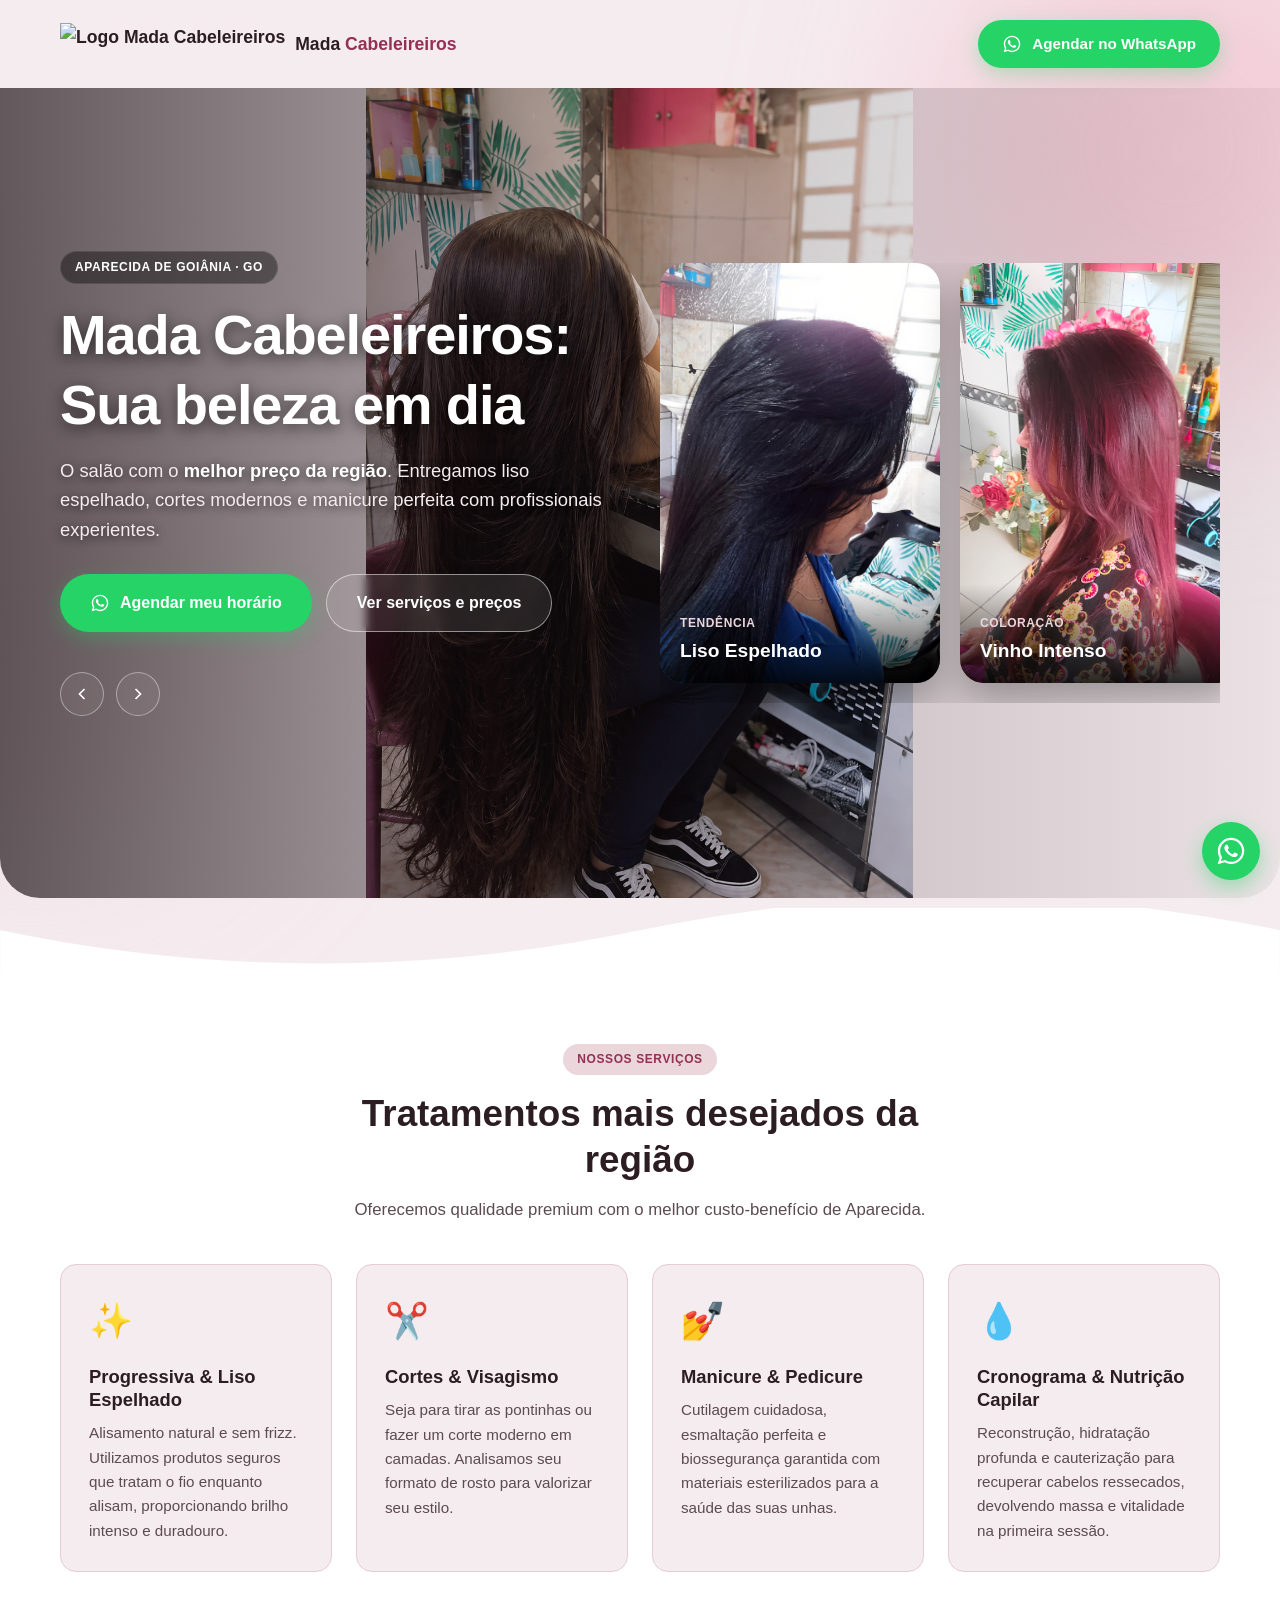
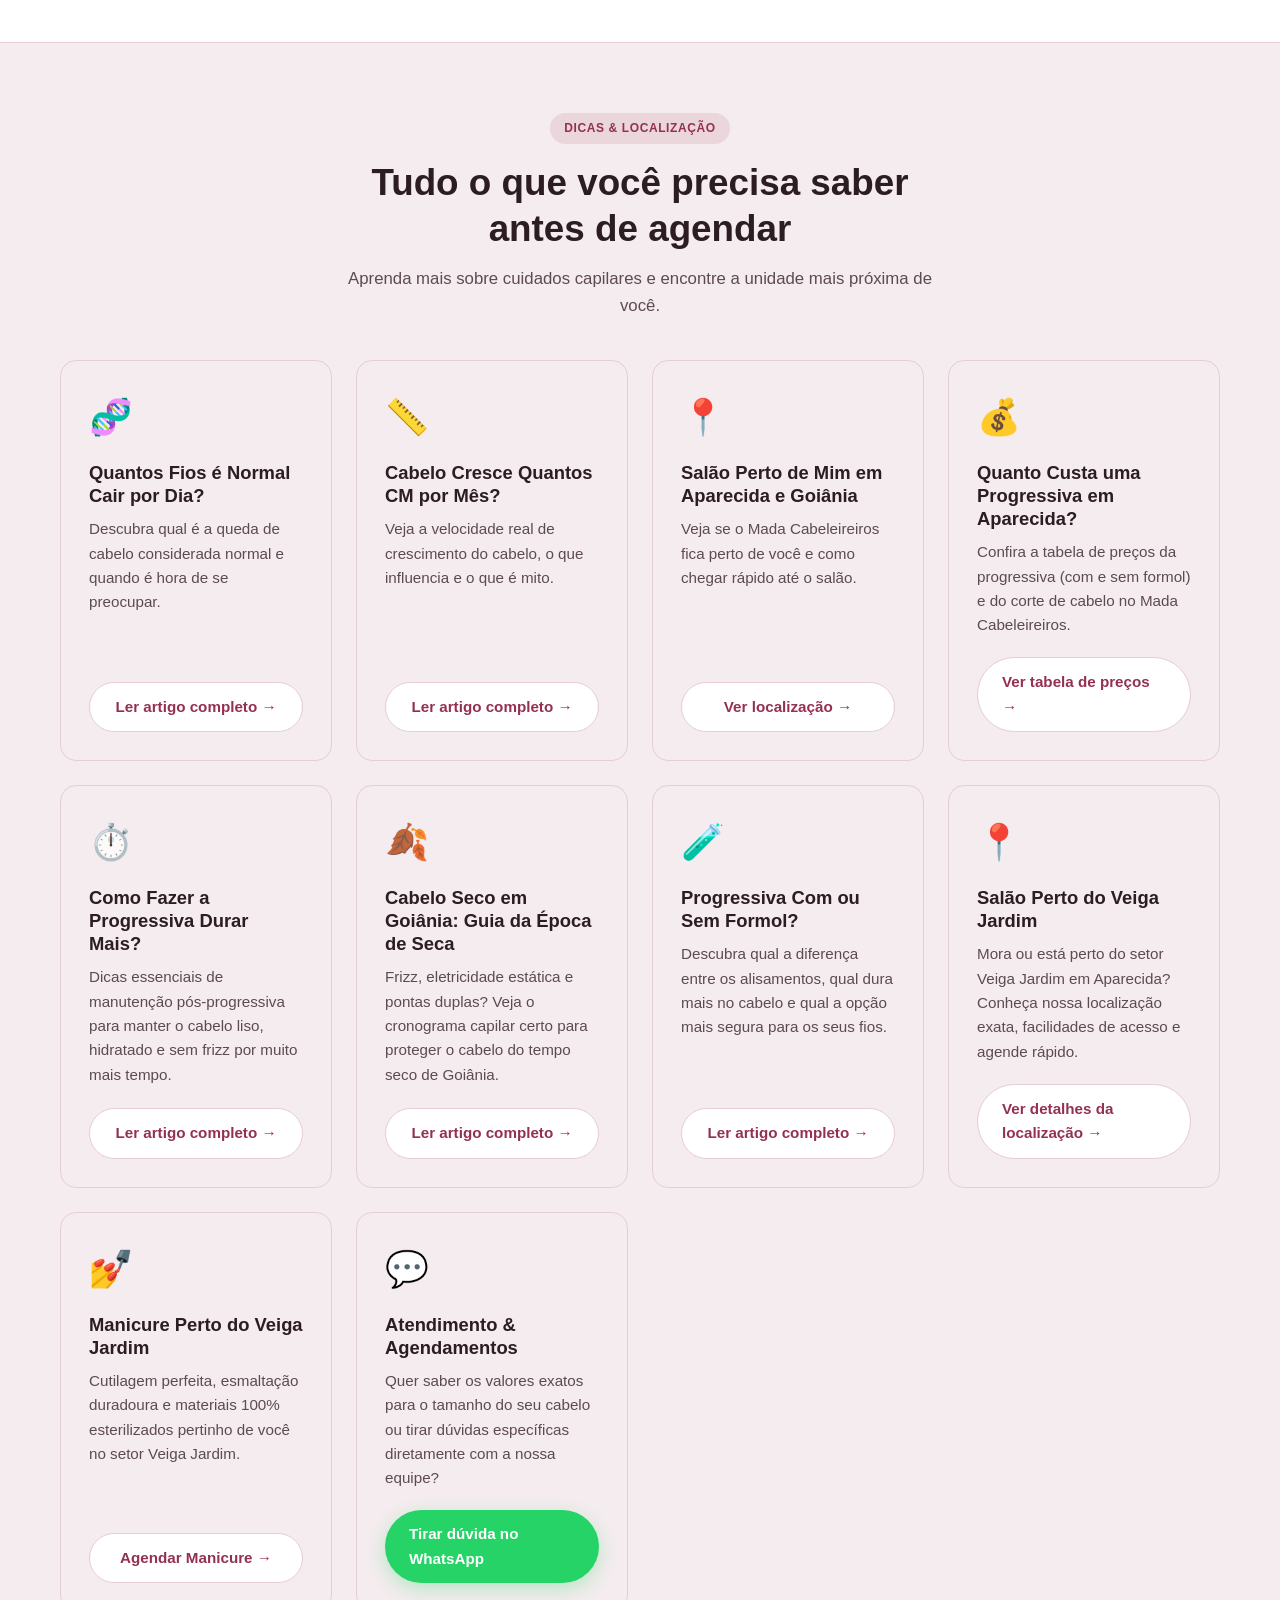
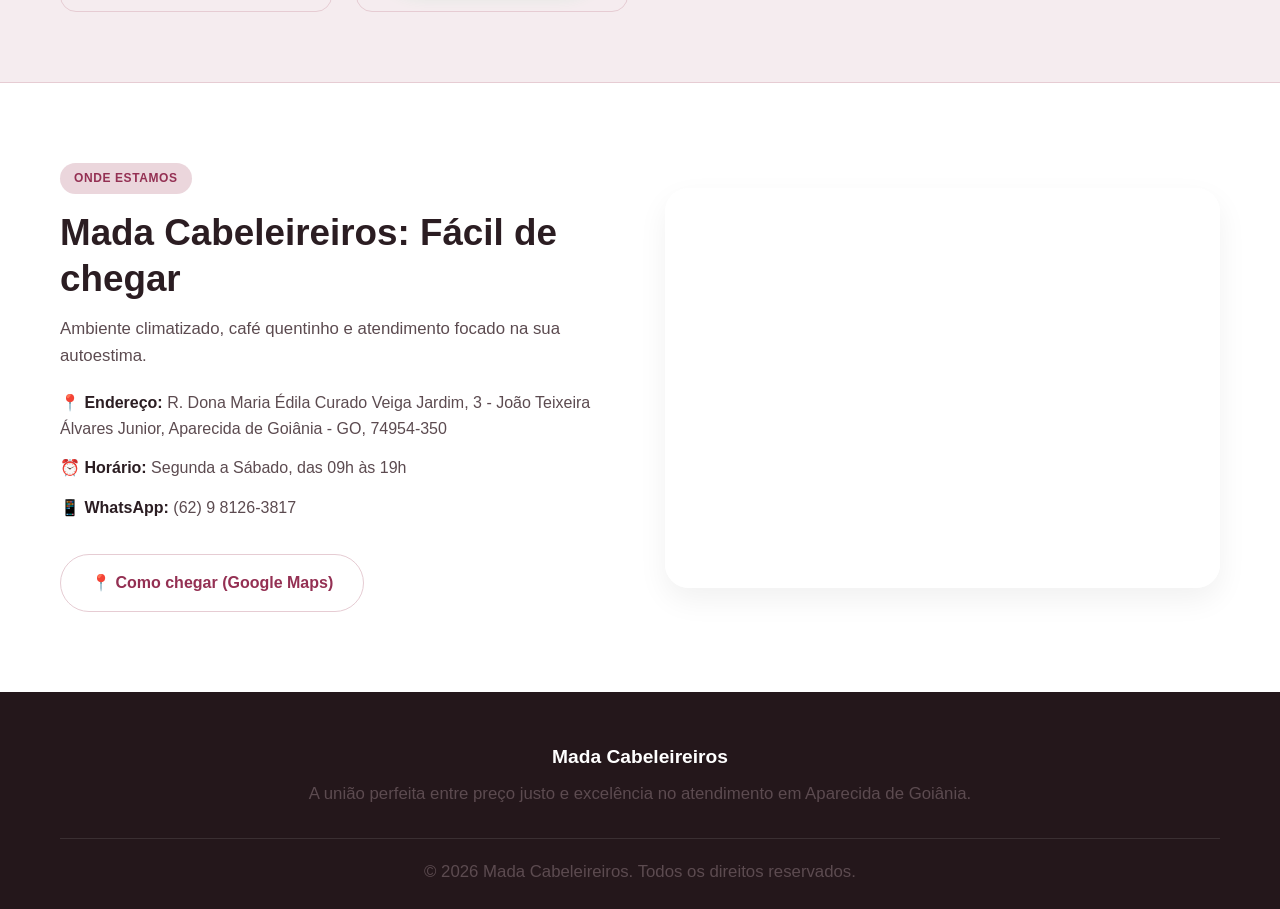
==== commit f61752e8: "Update index.html" ====
--- a/index.html
+++ b/index.html
@@ -211,20 +211,11 @@
           <!-- card -->
           <div class="service-card" style="display: flex; flex-direction: column; justify-content: space-between;">
             <div>
-              <div class="card-icon">🌟</div>
-              <h3>Qual a Melhor Progressiva sem Formol?</h3>
-              <p>Conheça os tipos de alisamento seguro que não agridem os fios e garantem um liso natural impecável.</p>
-            </div>
-            <a href="melhor-progressiva-aparecida.html" class="btn btn-outline mt-4" style="width: 100%;">Ler artigo completo →</a>
-          </div>
-          <!-- card -->
-          <div class="service-card" style="display: flex; flex-direction: column; justify-content: space-between;">
-            <div>
               <div class="card-icon">⏱️</div>
               <h3>Como Fazer a Progressiva Durar Mais?</h3>
               <p>Dicas essenciais de manutenção pós-progressiva para manter o cabelo liso, hidratado e sem frizz por muito mais tempo.</p>
             </div>
-            <a href="cuidados-pos-progressiva.html" class="btn btn-outline mt-4" style="width: 100%;">Ler artigo completo →</a>
+            <a href="https://madacabelos.github.io/salao/durabilidade-progressiva" class="btn btn-outline mt-4" style="width: 100%;">Ler artigo completo →</a>
           </div>
           <!-- card -->
           <div class="service-card" style="display: flex; flex-direction: column; justify-content: space-between;">
--- a/style.css
+++ b/style.css
@@ -0,0 +1,330 @@
+/* =========================================================
+   Estilo Mada Cabeleireiros - Mobile First, Clean e Humano
+   ========================================================= */
+
+:root {
+  /* Cores Principais - Fundo Nude Suave */
+  --bg-color: #f5ecef; 
+  --card-bg: #ffffff;
+  --text-main: #2b1d22;
+  --text-light: #5c4b50;
+  
+  /* Tons de Rosa / Vinho */
+  --primary: #943053; 
+  --primary-light: #ebd6dc; 
+  --box-border: #e6ccd3; 
+  
+  /* WhatsApp */
+  --whatsapp: #25D366;
+  --whatsapp-hover: #1ebe5d;
+  
+  /* Estrutura */
+  --font-title: 'Poppins', sans-serif;
+  --font-text: 'Inter', sans-serif;
+  --max-width: 1200px;
+  --radius: 16px;
+  --radius-lg: 24px;
+}
+
+* {
+  margin: 0;
+  padding: 0;
+  box-sizing: border-box;
+}
+
+body {
+  background-color: var(--bg-color);
+  color: var(--text-main);
+  font-family: var(--font-text);
+  line-height: 1.6;
+  overflow-x: hidden;
+  position: relative;
+}
+
+/* ================= FUNDO COM BLUR ================= */
+.blur-bg {
+  position: absolute;
+  border-radius: 50%;
+  filter: blur(100px);
+  z-index: -1;
+  opacity: 0.6;
+  pointer-events: none;
+}
+.blob-1 { top: -100px; right: -150px; width: 500px; height: 500px; background: #f1b7c8; }
+.blob-2 { top: 400px; left: -200px; width: 450px; height: 450px; background: #e8d0d7; }
+.blob-3 { top: 60%; right: -100px; width: 400px; height: 400px; background: #f0c3cf; }
+
+/* ================= TIPOGRAFIA & BASE ================= */
+a { text-decoration: none; color: inherit; }
+
+.container {
+  max-width: var(--max-width);
+  margin: 0 auto;
+  padding: 0 20px;
+}
+
+h1, h2, h3, h4 { font-family: var(--font-title); line-height: 1.25; color: var(--text-main); }
+h1 { font-size: clamp(2.2rem, 5vw, 3.5rem); font-weight: 800; letter-spacing: -0.02em; margin-bottom: 16px; }
+h2 { font-size: clamp(1.7rem, 4vw, 2.3rem); font-weight: 700; margin-bottom: 14px; }
+p { color: var(--text-light); font-size: 1.05rem; }
+
+.eyebrow {
+  display: inline-block;
+  background-color: var(--primary-light);
+  color: var(--primary);
+  font-family: var(--font-title);
+  font-size: 0.75rem;
+  font-weight: 700;
+  text-transform: uppercase;
+  letter-spacing: 0.05em;
+  padding: 6px 14px;
+  border-radius: 100px;
+  margin-bottom: 16px;
+}
+
+/* ================= BOTÕES ================= */
+.btn {
+  display: inline-flex;
+  align-items: center;
+  justify-content: center;
+  gap: 10px;
+  font-family: var(--font-title);
+  font-weight: 600;
+  font-size: 0.95rem;
+  padding: 12px 24px;
+  border-radius: 100px;
+  cursor: pointer;
+  transition: all 0.3s ease;
+}
+.btn svg { width: 20px; height: 20px; }
+
+.btn-whatsapp {
+  background-color: var(--whatsapp);
+  color: white;
+  box-shadow: 0 6px 20px rgba(37, 211, 102, 0.3);
+}
+.btn-whatsapp:hover { background-color: var(--whatsapp-hover); transform: translateY(-2px); }
+
+.btn-outline {
+  background-color: var(--card-bg);
+  color: var(--primary);
+  border: 1.5px solid var(--box-border);
+}
+.btn-outline:hover { background-color: var(--primary-light); border-color: var(--primary); }
+
+.btn-outline-light {
+  background-color: rgba(255, 255, 255, 0.1);
+  color: #fff;
+  border: 1.5px solid rgba(255, 255, 255, 0.5);
+  backdrop-filter: blur(5px);
+}
+.btn-outline-light:hover { background-color: rgba(255, 255, 255, 0.2); border-color: #fff; }
+
+.btn-lg { padding: 15px 30px; font-size: 1rem; }
+.mt-4 { margin-top: 20px; }
+.full-btn { width: 100%; }
+
+/* ================= CABEÇALHO ================= */
+.site-header {
+  padding: 20px 0;
+  position: relative;
+  z-index: 50;
+  background-color: transparent; 
+}
+.header-container { display: flex; justify-content: space-between; align-items: center; }
+.logo { display: flex; align-items: center; gap: 10px; font-family: var(--font-title); font-weight: 700; font-size: 1.1rem; }
+.logo-highlight { color: var(--primary); }
+
+/* ================= HERO PINTEREST ================= */
+.hero {
+  position: relative;
+  padding: 80px 0 100px;
+  min-height: 90vh;
+  display: flex;
+  align-items: center;
+  color: #fff;
+  border-radius: 0 0 40px 40px;
+  overflow: hidden;
+  margin-bottom: 40px;
+}
+
+.hero-bg {
+  position: absolute;
+  top: 0; left: 0; width: 100%; height: 100%;
+  background-image: url('fundo-progressiva.png');
+  /* ZOOM REDUZIDO: Mostra mais proporção da foto original do cabelo */
+  background-size: auto 120%;
+  background-repeat: no-repeat;
+  /* Centraliza no PC focando bem na região da modelo */
+  background-position: center 20%; 
+  z-index: 1;
+}
+
+.hero-overlay {
+  position: absolute;
+  top: 0; left: 0; width: 100%; height: 100%;
+  /* BEM MAIS CLARA: Máscara suave para destacar o brilho e clareza do cabelo */
+  background: linear-gradient(90deg, rgba(20,10,14,0.65) 0%, rgba(43,29,34,0.25) 50%, rgba(43,29,34,0.05) 100%);
+  z-index: 2;
+}
+
+.hero-grid {
+  position: relative;
+  z-index: 3;
+  display: grid;
+  grid-template-columns: 1fr 1fr;
+  gap: 40px;
+  align-items: center;
+}
+
+/* Sombra leve nos textos para legibilidade */
+.hero-content h1 { 
+  color: #ffffff; 
+  text-shadow: 0px 4px 15px rgba(0,0,0,0.6); 
+}
+.hero-content .hero-lead { 
+  color: #f5ecef; 
+  font-size: 1.15rem; 
+  margin-bottom: 30px; 
+  font-weight: 500;
+  text-shadow: 0px 2px 10px rgba(0,0,0,0.7);
+}
+.hero-content strong { color: #fff; }
+
+.eyebrow-dark {
+  background-color: rgba(0, 0, 0, 0.4);
+  color: #fff;
+  backdrop-filter: blur(5px);
+  border: 1px solid rgba(255,255,255,0.1);
+}
+
+.hero-actions { display: flex; flex-wrap: wrap; gap: 14px; margin-bottom: 40px; }
+
+/* Controles do Slider */
+.slider-controls { display: flex; gap: 12px; }
+.control-btn {
+  width: 44px; height: 44px; border-radius: 50%;
+  border: 1.5px solid rgba(255, 255, 255, 0.4);
+  background: rgba(255, 255, 255, 0.05); color: #fff;
+  display: flex; align-items: center; justify-content: center;
+  cursor: pointer; backdrop-filter: blur(4px); transition: all 0.3s ease;
+}
+.control-btn:hover { background: rgba(255, 255, 255, 0.2); border-color: #fff; transform: scale(1.05); }
+.control-btn svg { width: 20px; height: 20px; }
+
+/* Carrossel de Fotos */
+.hero-slider-wrapper { position: relative; width: 100%; }
+.hero-slider {
+  display: flex; gap: 20px; overflow-x: auto;
+  scroll-snap-type: x mandatory; -webkit-overflow-scrolling: touch;
+  padding-bottom: 20px; scrollbar-width: none; 
+}
+.hero-slider::-webkit-scrollbar { display: none; }
+.slide-card {
+  flex: 0 0 280px; height: 420px; scroll-snap-align: center;
+  position: relative; border-radius: var(--radius-lg); overflow: hidden;
+  box-shadow: 0 20px 40px rgba(0, 0, 0, 0.3); transition: transform 0.3s ease;
+}
+.slide-card:hover { transform: translateY(-5px); }
+.slide-card img { width: 100%; height: 100%; object-fit: cover; display: block; }
+.slide-content {
+  position: absolute; bottom: 0; left: 0; width: 100%; padding: 30px 20px 20px;
+  background: linear-gradient(to top, rgba(0,0,0,0.85) 0%, rgba(0,0,0,0) 100%);
+  display: flex; flex-direction: column; gap: 6px;
+}
+.slide-content h4 { color: #fff; margin: 0; font-size: 1.2rem; }
+.slide-tag {
+  align-self: flex-start; font-size: 0.75rem; font-weight: 600;
+  text-transform: uppercase; color: var(--primary-light); letter-spacing: 0.05em;
+}
+
+/* ================= DIVISOR ================= */
+.wave-divider {
+  display: block; width: 100%; height: auto; margin-top: -30px;
+}
+
+/* ================= SERVIÇOS & BLOG ================= */
+.services {
+  background-color: var(--card-bg); padding: 70px 0; position: relative; z-index: 5;
+}
+.text-center { text-align: center; max-width: 600px; margin: 0 auto 40px; }
+.services-grid { display: grid; grid-template-columns: repeat(auto-fit, minmax(260px, 1fr)); gap: 24px; }
+
+.service-card {
+  background: var(--bg-color); padding: 28px; border-radius: var(--radius); border: 1px solid var(--box-border);
+  transition: transform 0.3s ease, box-shadow 0.3s ease;
+}
+.service-card:hover {
+  background: #ffffff; box-shadow: 0 12px 30px rgba(148, 48, 83, 0.08); transform: translateY(-4px);
+}
+.flex-card { display: flex; flex-direction: column; justify-content: space-between; }
+.card-icon { font-size: 2.2rem; margin-bottom: 16px; }
+.service-card h3 { font-size: 1.15rem; margin-bottom: 10px; }
+.service-card p { font-size: 0.95rem; }
+
+/* ================= LOCALIZAÇÃO ================= */
+.location-section {
+  padding: 80px 0; background-color: var(--card-bg); border-top: 1px solid var(--box-border);
+}
+.location-grid { display: grid; grid-template-columns: 1fr 1fr; gap: 50px; align-items: center; }
+.contact-list { list-style: none; margin-top: 20px; }
+.contact-list li { margin-bottom: 14px; font-size: 1rem; color: var(--text-light); }
+.contact-list strong { color: var(--text-main); }
+.map-wrapper {
+  width: 100%; height: 400px; border-radius: var(--radius-lg); overflow: hidden;
+  box-shadow: 0 12px 30px rgba(0,0,0,0.06); border: 4px solid #ffffff;
+}
+
+/* ================= RODAPÉ ================= */
+.site-footer {
+  background-color: #24171b; color: #e2d7d9; padding: 50px 0 24px; text-align: center;
+}
+.footer-brand {
+  font-family: var(--font-title); font-size: 1.2rem; font-weight: 700;
+  color: #ffffff; margin-bottom: 8px;
+}
+.footer-bottom {
+  margin-top: 30px; padding-top: 20px; border-top: 1px solid rgba(255,255,255,0.1); font-size: 0.85rem;
+}
+
+/* ================= WHATSAPP FLUTUANTE ================= */
+.whatsapp-float {
+  position: fixed; bottom: 20px; right: 20px; width: 58px; height: 58px;
+  background-color: var(--whatsapp); color: white; border-radius: 50%;
+  display: flex; align-items: center; justify-content: center;
+  box-shadow: 0 8px 20px rgba(37, 211, 102, 0.4); z-index: 100; transition: transform 0.3s;
+}
+.whatsapp-float:hover { transform: scale(1.08); }
+.whatsapp-float svg { width: 32px; height: 32px; }
+
+/* ================= RESPONSIVO (MOBILE FIRST) ================= */
+@media (max-width: 992px) {
+  .hero-grid, .location-grid { grid-template-columns: 1fr; gap: 36px; }
+  
+  .hero-bg {
+    background-size: auto 115%;
+    background-position: 30% 15%;
+  }
+
+  .hero-overlay {
+    background: linear-gradient(180deg, rgba(20,10,14,0.7) 0%, rgba(43,29,34,0.35) 45%, rgba(43,29,34,0.05) 100%);
+  }
+  
+  .slide-card { flex: 0 0 75%; height: 380px; }
+}
+
+@media (max-width: 600px) {
+  .hero { padding: 40px 0 60px; border-radius: 0 0 24px 24px; }
+  .header-btn .btn-text { display: none; }
+  .header-btn { padding: 10px; }
+  .hero-actions { flex-direction: column; }
+  .btn { width: 100%; }
+}
+
+/* ================= SUPORTE COMPATÍVEL AOS ARTIGOS/BLOGS ================= */
+.article-container { max-width: 800px; margin: 60px auto; padding: 0 24px; position: relative; z-index: 10; }
+.quick-answer {
+  background: var(--card-bg); padding: 20px; border-radius: var(--radius);
+  border: 1px solid var(--box-border); margin-bottom: 24px;
+}
+.quick-answer-box { margin: 30px 0; }
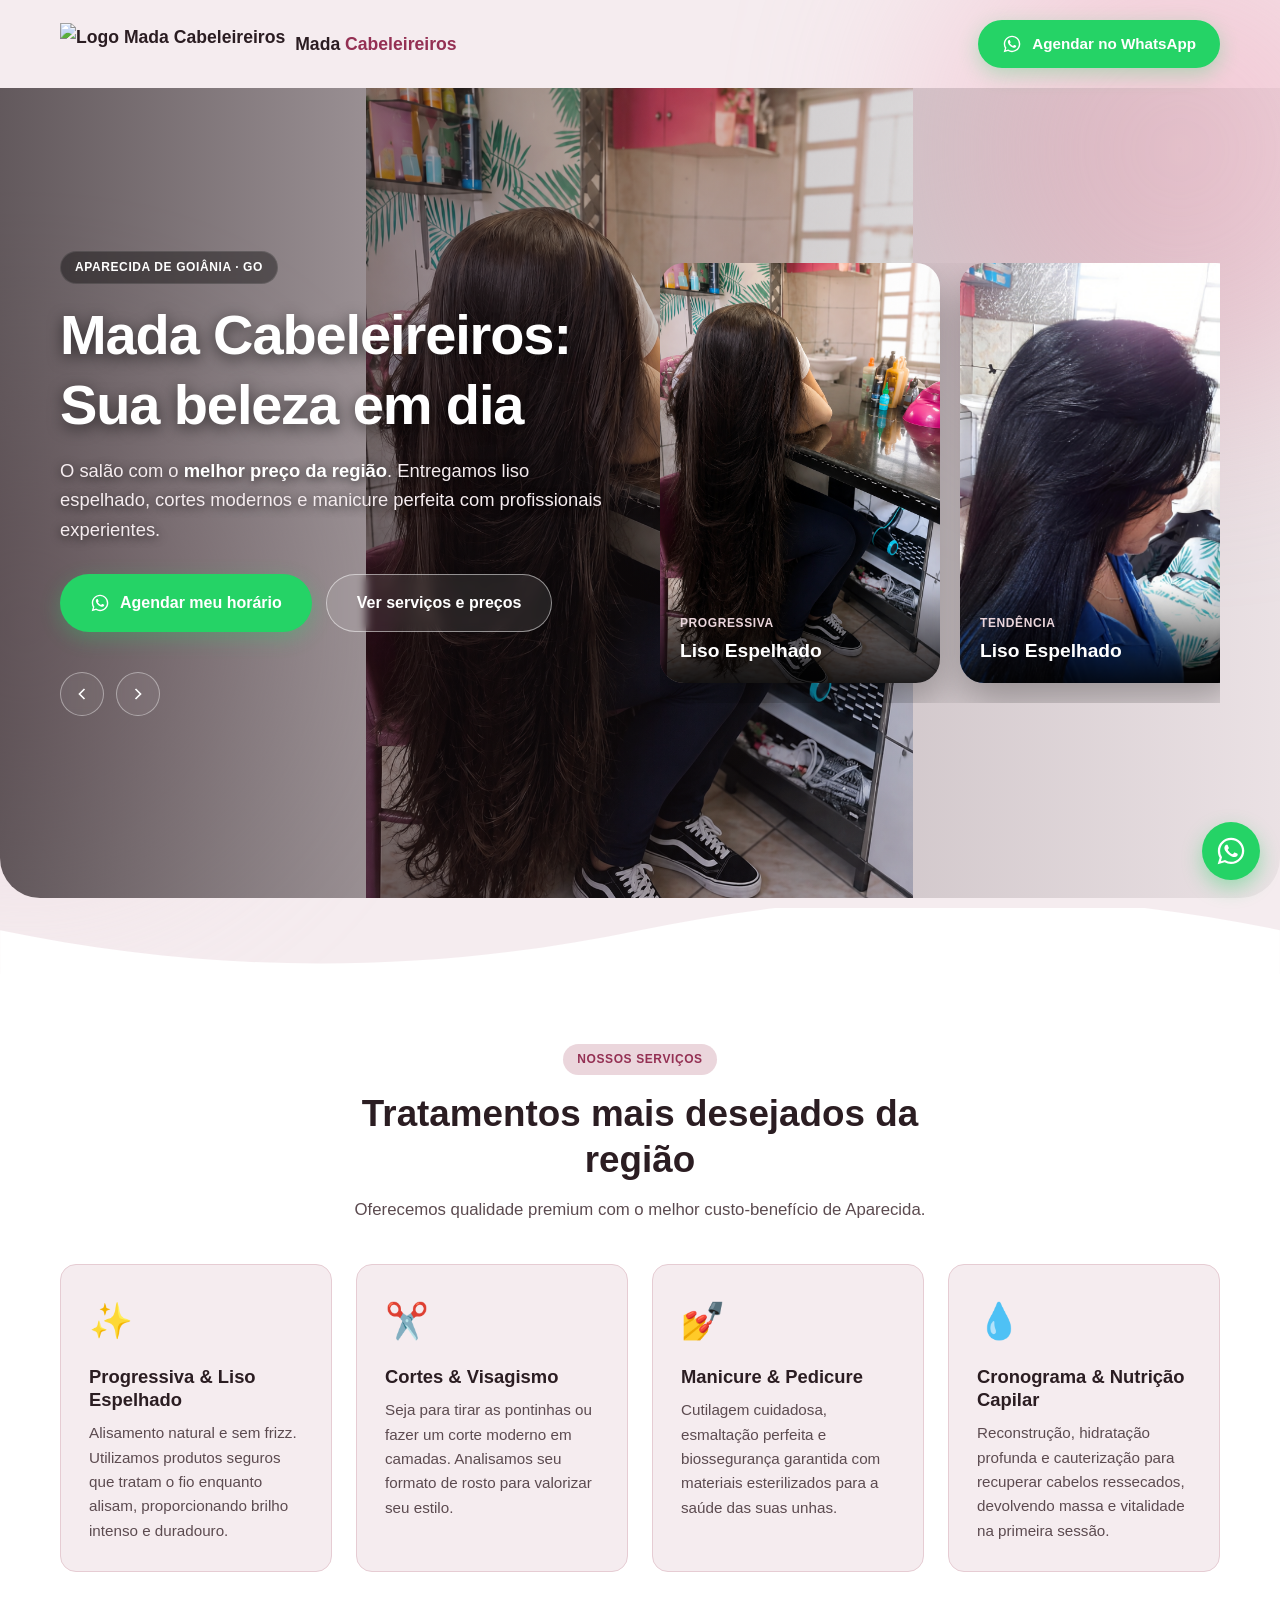
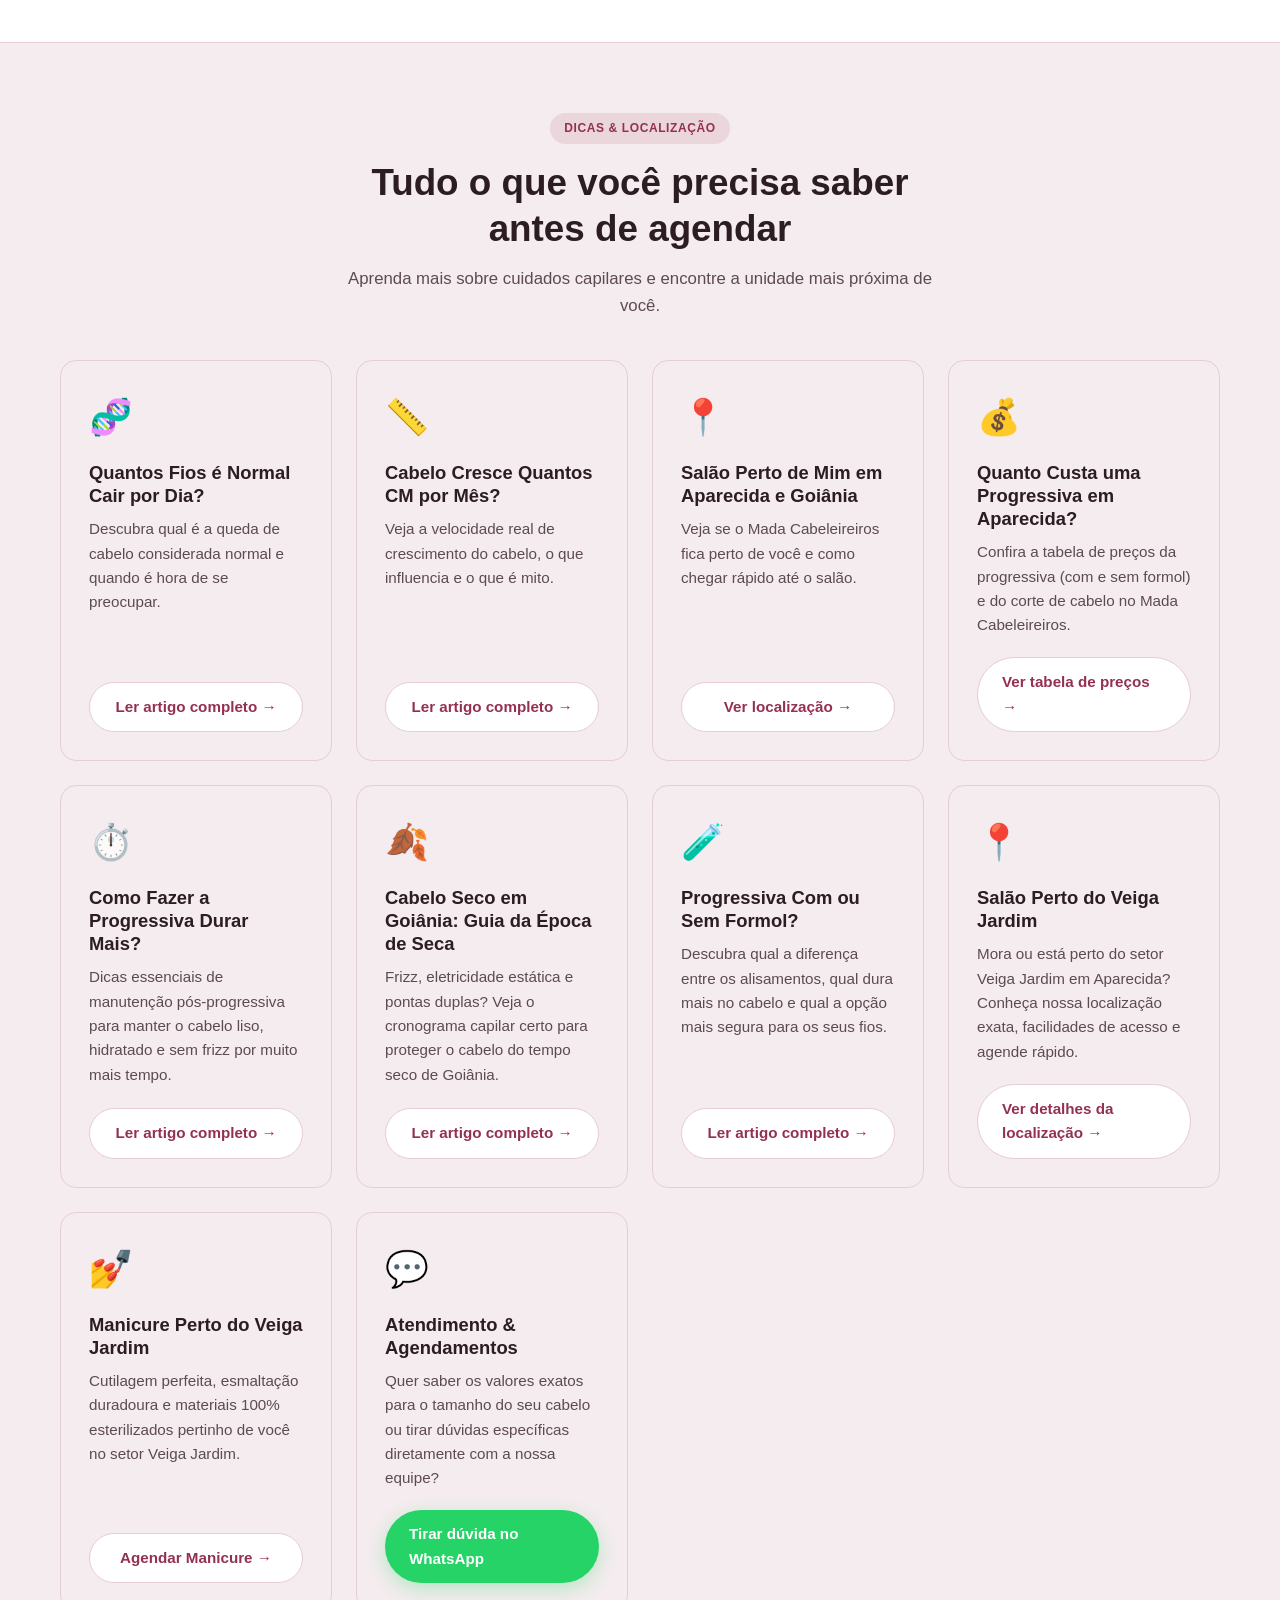
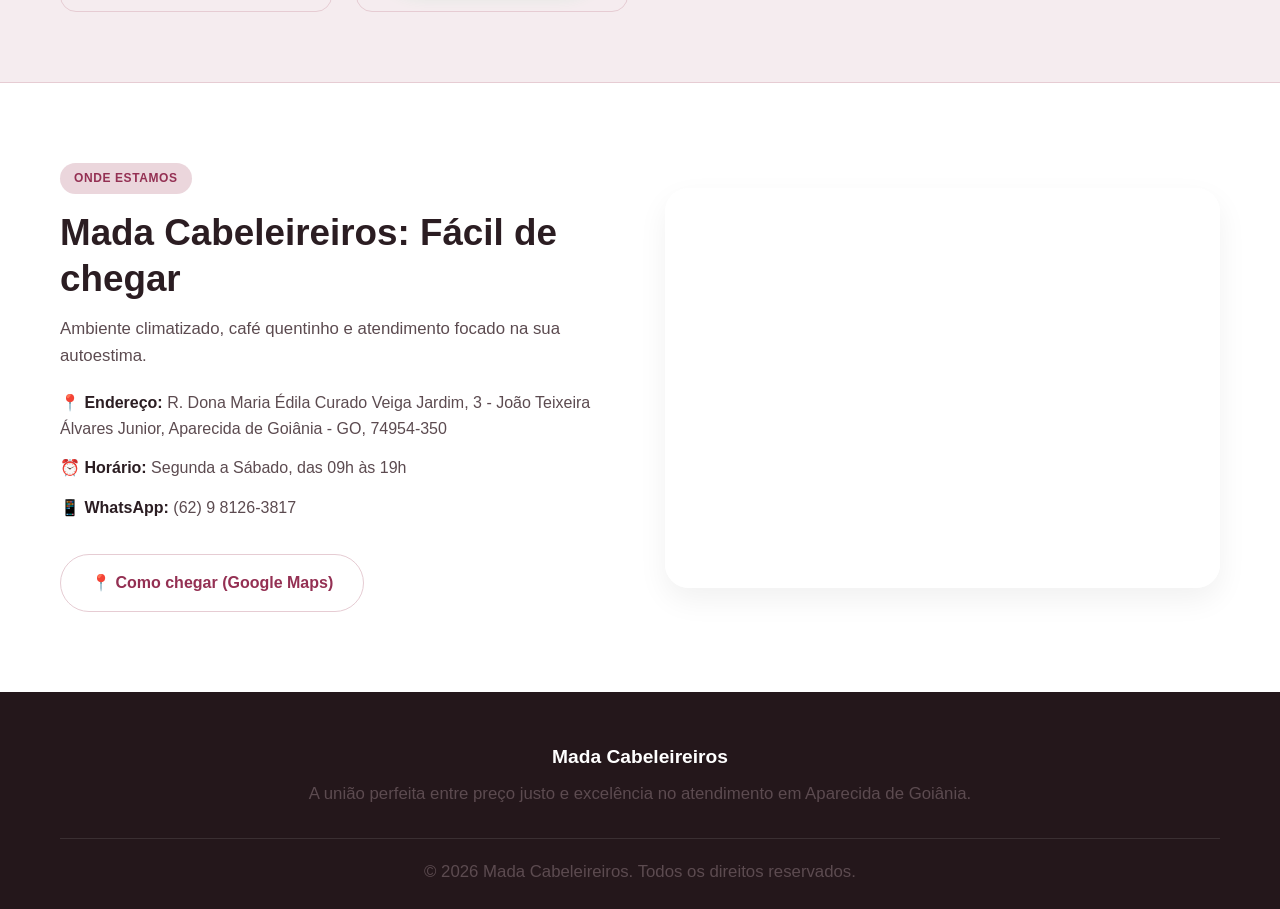
==== commit bacee5f8: "Update index.html" ====
--- a/index.html
+++ b/index.html
@@ -42,6 +42,7 @@
   }
   </script>
 </head>
+
 <body>
 
   <div class="blur-bg blob-1"></div>
@@ -50,51 +51,88 @@
 
   <header class="site-header">
     <div class="container header-container">
+
       <a href="index.html" class="logo">
         <img src="https://madacabelos.github.io/salao/salao-aparecida-de-goiania-google.png" alt="Logo Mada Cabeleireiros" style="height: 42px; width: auto;" />
         <span>Mada <span class="logo-highlight">Cabeleireiros</span></span>
       </a>
+
       <a href="https://wa.me/5562981263817?text=Olá!%20Encontrei%20vocês%20no%20Google.%20Quero%20agendar%20um%20horário." target="_blank" class="btn btn-whatsapp header-btn">
-        <svg viewBox="0 0 24 24" fill="currentColor"><path d="M12.04 2C6.58 2 2.13 6.45 2.13 11.91c0 1.85.5 3.58 1.36 5.07L2 22l5.2-1.48a9.9 9.9 0 0 0 4.84 1.24h.01c5.46 0 9.91-4.45 9.91-9.91C21.96 6.45 17.5 2 12.04 2Zm0 18.06h-.01a8.2 8.2 0 0 1-4.18-1.15l-.3-.18-3.09.88.83-3.02-.2-.31a8.13 8.13 0 0 1-1.25-4.37c0-4.51 3.68-8.19 8.2-8.19 2.19 0 4.24.86 5.79 2.4a8.13 8.13 0 0 1 2.4 5.79c0 4.51-3.68 8.15-8.19 8.15Zm4.5-6.13c-.25-.12-1.45-.71-1.67-.79-.22-.08-.39-.12-.55.12-.16.25-.63.79-.78.95-.14.16-.29.18-.53.06-.25-.12-1.05-.39-2-1.23-.74-.66-1.24-1.47-1.39-1.72-.14-.25-.02-.38.11-.51.11-.11.25-.29.37-.43.12-.14.16-.25.25-.41.08-.16.04-.31-.02-.43-.06-.12-.55-1.33-.76-1.82-.2-.48-.4-.42-.55-.42h-.47c-.16 0-.43.06-.65.31-.22.25-.86.84-.86 2.05 0 1.21.88 2.38 1 2.54.12.16 1.73 2.64 4.2 3.7.59.25 1.05.4 1.41.52.59.19 1.13.16 1.56.1.48-.07 1.45-.59 1.65-1.16.2-.57.2-1.06.14-1.16-.06-.11-.22-.17-.47-.29Z"/></svg>
+        <svg viewBox="0 0 24 24" fill="currentColor">
+          <path d="M12.04 2C6.58 2 2.13 6.45 2.13 11.91c0 1.85.5 3.58 1.36 5.07L2 22l5.2-1.48a9.9 9.9 0 0 0 4.84 1.24h.01c5.46 0 9.91-4.45 9.91-9.91C21.96 6.45 17.5 2 12.04 2Zm0 18.06h-.01a8.2 8.2 0 0 1-4.18-1.15l-.3-.18-3.09.88.83-3.02-.2-.31a8.13 8.13 0 0 1-1.25-4.37c0-4.51 3.68-8.19 8.2-8.19 2.19 0 4.24.86 5.79 2.4a8.13 8.13 0 0 1 2.4 5.79c0 4.51-3.68 8.15-8.19 8.15Zm4.5-6.13c-.25-.12-1.45-.71-1.67-.79-.22-.08-.39-.12-.55.12-.16.25-.63.79-.78.95-.14.16-.29.18-.53.06-.25-.12-1.05-.39-2-1.23-.74-.66-1.24-1.47-1.39-1.72-.14-.25-.02-.38.11-.51.11-.11.25-.29.37-.43.12-.14.16-.25.25-.41.08-.16.04-.31-.02-.43-.06-.12-.55-1.33-.76-1.82-.2-.48-.4-.42-.55-.42h-.47c-.16 0-.43.06-.65.31-.22.25-.86.84-.86 2.05 0 1.21.88 2.38 1 2.54.12.16 1.73 2.64 4.2 3.7.59.25 1.05.4 1.41.52.59.19 1.13.16 1.56.1.48-.07 1.45-.59 1.65-1.16.2-.57.2-1.06.14-1.16-.06-.11-.22-.17-.47-.29Z"/>
+        </svg>
         <span class="btn-text">Agendar no WhatsApp</span>
       </a>
+
     </div>
   </header>
 
   <main>
+
     <section class="hero">
       <div class="hero-bg"></div>
       <div class="hero-overlay"></div>
       
       <div class="container hero-grid">
-        
+
         <div class="hero-content">
+
           <span class="eyebrow eyebrow-dark">Aparecida de Goiânia · GO</span>
-          <h1 itemprop="name">Mada Cabeleireiros:<br>Sua beleza em dia</h1>
+
+          <h1 itemprop="name">
+            Mada Cabeleireiros:<br>
+            Sua beleza em dia
+          </h1>
+
           <p class="hero-lead">
             O salão com o <strong>melhor preço da região</strong>. Entregamos liso espelhado, cortes modernos e manicure perfeita com profissionais experientes.
           </p>
           
           <div class="hero-actions">
+
             <a href="https://wa.me/5562981263817?text=Olá!%20Vim%20pelo%20site%20e%20quero%20agendar%20um%20horário." target="_blank" class="btn btn-whatsapp btn-lg">
-              <svg viewBox="0 0 24 24" fill="currentColor"><path d="M12.04 2C6.58 2 2.13 6.45 2.13 11.91c0 1.85.5 3.58 1.36 5.07L2 22l5.2-1.48a9.9 9.9 0 0 0 4.84 1.24h.01c5.46 0 9.91-4.45 9.91-9.91C21.96 6.45 17.5 2 12.04 2Zm0 18.06h-.01a8.2 8.2 0 0 1-4.18-1.15l-.3-.18-3.09.88.83-3.02-.2-.31a8.13 8.13 0 0 1-1.25-4.37c0-4.51 3.68-8.19 8.2-8.19 2.19 0 4.24.86 5.79 2.4a8.13 8.13 0 0 1 2.4 5.79c0 4.51-3.68 8.15-8.19 8.15Zm4.5-6.13c-.25-.12-1.45-.71-1.67-.79-.22-.08-.39-.12-.55.12-.16.25-.63.79-.78.95-.14.16-.29.18-.53.06-.25-.12-1.05-.39-2-1.23-.74-.66-1.24-1.47-1.39-1.72-.14-.25-.02-.38.11-.51.11-.11.25-.29.37-.43.12-.14.16-.25.25-.41.08-.16.04-.31-.02-.43-.06-.12-.55-1.33-.76-1.82-.2-.48-.4-.42-.55-.42h-.47c-.16 0-.43.06-.65.31-.22.25-.86.84-.86 2.05 0 1.21.88 2.38 1 2.54.12.16 1.73 2.64 4.2 3.7.59.25 1.05.4 1.41.52.59.19 1.13.16 1.56.1.48-.07 1.45-.59 1.65-1.16.2-.57.2-1.06.14-1.16-.06-.11-.22-.17-.47-.29Z"/></svg>
+              <svg viewBox="0 0 24 24" fill="currentColor">
+                <path d="M12.04 2C6.58 2 2.13 6.45 2.13 11.91c0 1.85.5 3.58 1.36 5.07L2 22l5.2-1.48a9.9 9.9 0 0 0 4.84 1.24h.01c5.46 0 9.91-4.45 9.91-9.91C21.96 6.45 17.5 2 12.04 2Zm0 18.06h-.01a8.2 8.2 0 0 1-4.18-1.15l-.3-.18-3.09.88.83-3.02-.2-.31a8.13 8.13 0 0 1-1.25-4.37c0-4.51 3.68-8.19 8.2-8.19 2.19 0 4.24.86 5.79 2.4a8.13 8.13 0 0 1 2.4 5.79c0 4.51-3.68 8.15-8.19 8.15Zm4.5-6.13c-.25-.12-1.45-.71-1.67-.79-.22-.08-.39-.12-.55.12-.16.25-.63.79-.78.95-.14.16-.29.18-.53.06-.25-.12-1.05-.39-2-1.23-.74-.66-1.24-1.47-1.39-1.72-.14-.25-.02-.38.11-.51.11-.11.25-.29.37-.43.12-.14.16-.25.25-.41.08-.16.04-.31-.02-.43-.06-.12-.55-1.33-.76-1.82-.2-.48-.4-.42-.55-.42h-.47c-.16 0-.43.06-.65.31-.22.25-.86.84-.86 2.05 0 1.21.88 2.38 1 2.54.12.16 1.73 2.64 4.2 3.7.59.25 1.05.4 1.41.52.59.19 1.13.16 1.56.1.48-.07 1.45-.59 1.65-1.16.2-.57.2-1.06.14-1.16-.06-.11-.22-.17-.47-.29Z"/>
+              </svg>
               Agendar meu horário
             </a>
-            <a href="#servicos" class="btn btn-outline-light btn-lg">Ver serviços e preços</a>
+
+            <a href="#servicos" class="btn btn-outline-light btn-lg">
+              Ver serviços e preços
+            </a>
+
           </div>
 
           <div class="slider-controls">
             <button id="prev-slide" class="control-btn" aria-label="Anterior">
-              <svg viewBox="0 0 24 24" fill="none" stroke="currentColor" stroke-width="2"><path d="M15 18l-6-6 6-6"/></svg>
+              <svg viewBox="0 0 24 24" fill="none" stroke="currentColor" stroke-width="2">
+                <path d="M15 18l-6-6 6-6"/>
+              </svg>
             </button>
+
             <button id="next-slide" class="control-btn" aria-label="Próximo">
-              <svg viewBox="0 0 24 24" fill="none" stroke="currentColor" stroke-width="2"><path d="M9 18l6-6-6-6"/></svg>
+              <svg viewBox="0 0 24 24" fill="none" stroke="currentColor" stroke-width="2">
+                <path d="M9 18l6-6-6-6"/>
+              </svg>
             </button>
           </div>
+
         </div>
 
         <div class="hero-slider-wrapper">
+
           <div class="hero-slider" id="main-slider">
+
+            <!-- CARD 1 — PROGRESSIVA -->
+            <div class="slide-card">
+              <img src="fundo-progressiva.png" alt="Resultado de progressiva no Mada Cabeleireiros" />
+              <div class="slide-content">
+                <span class="slide-tag">Progressiva</span>
+                <h4>Liso Espelhado</h4>
+              </div>
+            </div>
+
+            <!-- CARD 2 — LISO -->
             <div class="slide-card">
               <img src="cliente-cabelo-preto.jpg" alt="Liso Espelhado Preto" />
               <div class="slide-content">
@@ -102,6 +140,8 @@
                 <h4>Liso Espelhado</h4>
               </div>
             </div>
+
+            <!-- CARD 3 — VINHO -->
             <div class="slide-card">
               <img src="https://madacabelos.github.io/salao/cliente-cabelo-vinho.png" alt="Coloração Vinho Mada Cabeleireiros" />
               <div class="slide-content">
@@ -109,6 +149,8 @@
                 <h4>Vinho Intenso</h4>
               </div>
             </div>
+
+            <!-- CARD 4 — CARAMELO -->
             <div class="slide-card">
               <img src="https://madacabelos.github.io/salao/cliente-cabelo-caramelo.png" alt="Cabelo Caramelo Mada Cabeleireiros" />
               <div class="slide-content">
@@ -116,7 +158,9 @@
                 <h4>Morena Iluminada</h4>
               </div>
             </div>
-          </div>
+
+          </div>
+
         </div>
 
       </div>
@@ -128,6 +172,7 @@
 
     <section class="services" id="servicos">
       <div class="container">
+
         <div class="section-header text-center">
           <span class="eyebrow">Nossos Serviços</span>
           <h2>Tratamentos mais desejados da região</h2>
@@ -135,6 +180,7 @@
         </div>
 
         <div class="services-grid">
+
           <div class="service-card">
             <div class="card-icon">✨</div>
             <h3>Progressiva & Liso Espelhado</h3>
@@ -158,12 +204,15 @@
             <h3>Cronograma & Nutrição Capilar</h3>
             <p>Reconstrução, hidratação profunda e cauterização para recuperar cabelos ressecados, devolvendo massa e vitalidade na primeira sessão.</p>
           </div>
+
         </div>
       </div>
     </section>
 
     <section class="services" id="duvidas" style="background-color: var(--bg-color); border-top: 1px solid var(--box-border);">
+
       <div class="container">
+
         <div class="section-header text-center">
           <span class="eyebrow">Dicas & Localização</span>
           <h2>Tudo o que você precisa saber antes de agendar</h2>
@@ -172,7 +221,6 @@
 
         <div class="services-grid" style="grid-template-columns: repeat(auto-fit, minmax(250px, 1fr));">
 
-          <!-- card -->
           <div class="service-card" style="display: flex; flex-direction: column; justify-content: space-between;">
             <div>
               <div class="card-icon">🧬</div>
@@ -181,7 +229,7 @@
             </div>
             <a href="queda-de-cabelo-normal.html" class="btn btn-outline mt-4" style="width: 100%;">Ler artigo completo →</a>
           </div>
-          <!-- card -->
+
           <div class="service-card" style="display: flex; flex-direction: column; justify-content: space-between;">
             <div>
               <div class="card-icon">📏</div>
@@ -190,7 +238,7 @@
             </div>
             <a href="crescimento-cabelo-por-mes.html" class="btn btn-outline mt-4" style="width: 100%;">Ler artigo completo →</a>
           </div>
-          <!-- card -->
+
           <div class="service-card" style="display: flex; flex-direction: column; justify-content: space-between;">
             <div>
               <div class="card-icon">📍</div>
@@ -199,7 +247,7 @@
             </div>
             <a href="salao-perto-de-mim.html" class="btn btn-outline mt-4" style="width: 100%;">Ver localização →</a>
           </div>
-          <!-- card -->
+
           <div class="service-card" style="display: flex; flex-direction: column; justify-content: space-between;">
             <div>
               <div class="card-icon">💰</div>
@@ -208,7 +256,8 @@
             </div>
             <a href="preco-progressiva-corte.html" class="btn btn-outline mt-4" style="width: 100%;">Ver tabela de preços →</a>
           </div>
-          <!-- card -->
+
+          <!-- CARD CORRIGIDO — DURABILIDADE DA PROGRESSIVA -->
           <div class="service-card" style="display: flex; flex-direction: column; justify-content: space-between;">
             <div>
               <div class="card-icon">⏱️</div>
@@ -217,7 +266,7 @@
             </div>
             <a href="https://madacabelos.github.io/salao/durabilidade-progressiva" class="btn btn-outline mt-4" style="width: 100%;">Ler artigo completo →</a>
           </div>
-          <!-- card -->
+
           <div class="service-card" style="display: flex; flex-direction: column; justify-content: space-between;">
             <div>
               <div class="card-icon">🍂</div>
@@ -226,7 +275,7 @@
             </div>
             <a href="cabelo-seco-goiania.html" class="btn btn-outline mt-4" style="width: 100%;">Ler artigo completo →</a>
           </div>
-          <!-- card -->
+
           <div class="service-card" style="display: flex; flex-direction: column; justify-content: space-between;">
             <div>
               <div class="card-icon">🧪</div>
@@ -235,7 +284,7 @@
             </div>
             <a href="progressiva.html" class="btn btn-outline mt-4" style="width: 100%;">Ler artigo completo →</a>
           </div>
-          <!-- card -->
+
           <div class="service-card" style="display: flex; flex-direction: column; justify-content: space-between;">
             <div>
               <div class="card-icon">📍</div>
@@ -244,7 +293,7 @@
             </div>
             <a href="salao-veiga-jardim.html" class="btn btn-outline mt-4" style="width: 100%;">Ver detalhes da localização →</a>
           </div>
-          <!-- card -->
+
           <div class="service-card" style="display: flex; flex-direction: column; justify-content: space-between;">
             <div>
               <div class="card-icon">💅</div>
@@ -253,7 +302,7 @@
             </div>
             <a href="manicure-veiga-jardim.html" class="btn btn-outline mt-4" style="width: 100%;">Agendar Manicure →</a>
           </div>
-          <!-- card -->
+
           <div class="service-card" style="display: flex; flex-direction: column; justify-content: space-between;">
             <div>
               <div class="card-icon">💬</div>
@@ -268,10 +317,15 @@
     </section>
 
     <section class="location-section">
+
       <div class="container location-grid">
+
         <div class="location-text">
+
           <span class="eyebrow">Onde Estamos</span>
+
           <h2>Mada Cabeleireiros: Fácil de chegar</h2>
+
           <p>Ambiente climatizado, café quentinho e atendimento focado na sua autoestima.</p>
           
           <ul class="contact-list">
@@ -283,31 +337,58 @@
           <a href="https://www.google.com/maps/dir//Mada+Cabeleireiros+-+Jo%C3%A3o+Teixeira+%C3%81lvares+Junior,+R.+Dona+Maria+%C3%89dila+Curado+Veiga+Jardim,+3,+Aparecida+de+Goi%C3%A2nia+-+GO,+74954-350/data=!4m6!4m5!1m1!4e2!1m2!1m1!1s0x85077762f823da01:0x10ace468eadfb266?sa=X&ved=1t:57443&ictx=111" target="_blank" class="btn btn-outline btn-lg mt-4">
             📍 Como chegar (Google Maps)
           </a>
+
         </div>
         
         <div class="location-map">
+
           <div class="map-wrapper">
-            <iframe src="https://www.google.com/maps/embed?pb=!1m14!1m8!1m3!1d15286.992839213563!2d-49.2731853!3d-16.7816896!3m2!1i1024!2i768!4f13.1!3m3!1m2!1s0x85077762f823da01%3A0x10ace468eadfb266!2sMada%20Cabeleireiros!5e0!3m2!1spt-BR!2sbr!4v1715000000000!5m2!1spt-BR!2sbr" width="100%" height="100%" style="border:0;" allowfullscreen="" loading="lazy" referrerpolicy="no-referrer-when-downgrade"></iframe>
-          </div>
-        </div>
-      </div>
+            <iframe
+              src="https://www.google.com/maps/embed?pb=!1m14!1m8!1m3!1d15286.992839213563!2d-49.2731853!3d-16.7816896!3m2!1i1024!2i768!4f13.1!3m3!1m2!1s0x85077762f823da01%3A0x10ace468eadfb266!2sMada%20Cabeleireiros!5e0!3m2!1spt-BR!2sbr!4v1715000000000!5m2!1spt-BR!2sbr"
+              width="100%"
+              height="100%"
+              style="border:0;"
+              allowfullscreen=""
+              loading="lazy"
+              referrerpolicy="no-referrer-when-downgrade">
+            </iframe>
+          </div>
+
+        </div>
+
+      </div>
+
     </section>
+
   </main>
 
   <footer class="site-footer">
+
     <div class="container">
+
       <div class="footer-content">
         <div class="footer-brand">Mada Cabeleireiros</div>
         <p>A união perfeita entre preço justo e excelência no atendimento em Aparecida de Goiânia.</p>
       </div>
+
       <div class="footer-bottom">
         <p>© <span id="year"></span> Mada Cabeleireiros. Todos os direitos reservados.</p>
       </div>
+
     </div>
+
   </footer>
 
-  <a class="whatsapp-float" href="https://wa.me/5562981263817?text=Olá!%20Encontrei%20o%20Mada%20Cabeleireiros%20no%20Google.%20Quero%20agendar%20um%20horário." target="_blank" aria-label="Agendar no WhatsApp">
-    <svg viewBox="0 0 24 24" fill="currentColor"><path d="M12.04 2C6.58 2 2.13 6.45 2.13 11.91c0 1.85.5 3.58 1.36 5.07L2 22l5.2-1.48a9.9 9.9 0 0 0 4.84 1.24h.01c5.46 0 9.91-4.45 9.91-9.91C21.96 6.45 17.5 2 12.04 2Zm0 18.06h-.01a8.2 8.2 0 0 1-4.18-1.15l-.3-.18-3.09.88.83-3.02-.2-.31a8.13 8.13 0 0 1-1.25-4.37c0-4.51 3.68-8.19 8.2-8.19 2.19 0 4.24.86 5.79 2.4a8.13 8.13 0 0 1 2.4 5.79c0 4.51-3.68 8.15-8.19 8.15Zm4.5-6.13c-.25-.12-1.45-.71-1.67-.79-.22-.08-.39-.12-.55.12-.16.25-.63.79-.78.95-.14.16-.29.18-.53.06-.25-.12-1.05-.39-2-1.23-.74-.66-1.24-1.47-1.39-1.72-.14-.25-.02-.38.11-.51.11-.11.25-.29.37-.43.12-.14.16-.25.25-.41.08-.16.04-.31-.02-.43-.06-.12-.55-1.33-.76-1.82-.2-.48-.4-.42-.55-.42h-.47c-.16 0-.43.06-.65.31-.22.25-.86.84-.86 2.05 0 1.21.88 2.38 1 2.54.12.16 1.73 2.64 4.2 3.7.59.25 1.05.4 1.41.52.59.19 1.13.16 1.56.1.48-.07 1.45-.59 1.65-1.16.2-.57.2-1.06.14-1.16-.06-.11-.22-.17-.47-.29Z"/></svg>
+  <a
+    class="whatsapp-float"
+    href="https://wa.me/5562981263817?text=Olá!%20Encontrei%20o%20Mada%20Cabeleireiros%20no%20Google.%20Quero%20agendar%20um%20horário."
+    target="_blank"
+    aria-label="Agendar no WhatsApp">
+
+    <svg viewBox="0 0 24 24" fill="currentColor">
+      <path d="M12.04 2C6.58 2 2.13 6.45 2.13 11.91c0 1.85.5 3.58 1.36 5.07L2 22l5.2-1.48a9.9 9.9 0 0 0 4.84 1.24h.01c5.46 0 9.91-4.45 9.91-9.91C21.96 6.45 17.5 2 12.04 2Zm0 18.06h-.01a8.2 8.2 0 0 1-4.18-1.15l-.3-.18-3.09.88.83-3.02-.2-.31a8.13 8.13 0 0 1-1.25-4.37c0-4.51 3.68-8.19 8.2-8.19 2.19 0 4.24.86 5.79 2.4a8.13 8.13 0 0 1 2.4 5.79c0 4.51-3.68 8.15-8.19 8.15Zm4.5-6.13c-.25-.12-1.45-.71-1.67-.79-.22-.08-.39-.12-.55.12-.16.25-.63.79-.78.95-.14.16-.29.18-.53.06-.25-.12-1.05-.39-2-1.23-.74-.66-1.24-1.47-1.39-1.72-.14-.25-.02-.38.11-.51.11-.11.25-.29.37-.43.12-.14.16-.25.25-.41.08-.16.04-.31-.02-.43-.06-.12-.55-1.33-.76-1.82-.2-.48-.4-.42-.55-.42h-.47c-.16 0-.43.06-.65.31-.22.25-.86.84-.86 2.05 0 1.21.88 2.38 1 2.54.12.16 1.73 2.64 4.2 3.7.59.25 1.05.4 1.41.52.59.19 1.13.16 1.56.1.48-.07 1.45-.59 1.65-1.16.2-.57.2-1.06.14-1.16-.06-.11-.22-.17-.47-.29Z"/>
+    </svg>
+
   </a>
 
   <script>
@@ -316,15 +397,22 @@
     const slider = document.getElementById('main-slider');
     const prevBtn = document.getElementById('prev-slide');
     const nextBtn = document.getElementById('next-slide');
-    const scrollAmount = 320; 
+    const scrollAmount = 320;
 
     nextBtn.addEventListener('click', () => {
-      slider.scrollBy({ left: scrollAmount, behavior: 'smooth' });
+      slider.scrollBy({
+        left: scrollAmount,
+        behavior: 'smooth'
+      });
     });
 
     prevBtn.addEventListener('click', () => {
-      slider.scrollBy({ left: -scrollAmount, behavior: 'smooth' });
+      slider.scrollBy({
+        left: -scrollAmount,
+        behavior: 'smooth'
+      });
     });
   </script>
+
 </body>
 </html>
--- a/style.css
+++ b/style.css
@@ -4,20 +4,20 @@
 
 :root {
   /* Cores Principais - Fundo Nude Suave */
-  --bg-color: #f5ecef; 
+  --bg-color: #f5ecef;
   --card-bg: #ffffff;
   --text-main: #2b1d22;
   --text-light: #5c4b50;
-  
+
   /* Tons de Rosa / Vinho */
-  --primary: #943053; 
-  --primary-light: #ebd6dc; 
-  --box-border: #e6ccd3; 
-  
+  --primary: #943053;
+  --primary-light: #ebd6dc;
+  --box-border: #e6ccd3;
+
   /* WhatsApp */
   --whatsapp: #25D366;
   --whatsapp-hover: #1ebe5d;
-  
+
   /* Estrutura */
   --font-title: 'Poppins', sans-serif;
   --font-text: 'Inter', sans-serif;
@@ -42,6 +42,7 @@
 }
 
 /* ================= FUNDO COM BLUR ================= */
+
 .blur-bg {
   position: absolute;
   border-radius: 50%;
@@ -50,12 +51,37 @@
   opacity: 0.6;
   pointer-events: none;
 }
-.blob-1 { top: -100px; right: -150px; width: 500px; height: 500px; background: #f1b7c8; }
-.blob-2 { top: 400px; left: -200px; width: 450px; height: 450px; background: #e8d0d7; }
-.blob-3 { top: 60%; right: -100px; width: 400px; height: 400px; background: #f0c3cf; }
+
+.blob-1 {
+  top: -100px;
+  right: -150px;
+  width: 500px;
+  height: 500px;
+  background: #f1b7c8;
+}
+
+.blob-2 {
+  top: 400px;
+  left: -200px;
+  width: 450px;
+  height: 450px;
+  background: #e8d0d7;
+}
+
+.blob-3 {
+  top: 60%;
+  right: -100px;
+  width: 400px;
+  height: 400px;
+  background: #f0c3cf;
+}
 
 /* ================= TIPOGRAFIA & BASE ================= */
-a { text-decoration: none; color: inherit; }
+
+a {
+  text-decoration: none;
+  color: inherit;
+}
 
 .container {
   max-width: var(--max-width);
@@ -63,10 +89,32 @@
   padding: 0 20px;
 }
 
-h1, h2, h3, h4 { font-family: var(--font-title); line-height: 1.25; color: var(--text-main); }
-h1 { font-size: clamp(2.2rem, 5vw, 3.5rem); font-weight: 800; letter-spacing: -0.02em; margin-bottom: 16px; }
-h2 { font-size: clamp(1.7rem, 4vw, 2.3rem); font-weight: 700; margin-bottom: 14px; }
-p { color: var(--text-light); font-size: 1.05rem; }
+h1,
+h2,
+h3,
+h4 {
+  font-family: var(--font-title);
+  line-height: 1.25;
+  color: var(--text-main);
+}
+
+h1 {
+  font-size: clamp(2.2rem, 5vw, 3.5rem);
+  font-weight: 800;
+  letter-spacing: -0.02em;
+  margin-bottom: 16px;
+}
+
+h2 {
+  font-size: clamp(1.7rem, 4vw, 2.3rem);
+  font-weight: 700;
+  margin-bottom: 14px;
+}
+
+p {
+  color: var(--text-light);
+  font-size: 1.05rem;
+}
 
 .eyebrow {
   display: inline-block;
@@ -83,6 +131,7 @@
 }
 
 /* ================= BOTÕES ================= */
+
 .btn {
   display: inline-flex;
   align-items: center;
@@ -96,21 +145,33 @@
   cursor: pointer;
   transition: all 0.3s ease;
 }
-.btn svg { width: 20px; height: 20px; }
+
+.btn svg {
+  width: 20px;
+  height: 20px;
+}
 
 .btn-whatsapp {
   background-color: var(--whatsapp);
   color: white;
   box-shadow: 0 6px 20px rgba(37, 211, 102, 0.3);
 }
-.btn-whatsapp:hover { background-color: var(--whatsapp-hover); transform: translateY(-2px); }
+
+.btn-whatsapp:hover {
+  background-color: var(--whatsapp-hover);
+  transform: translateY(-2px);
+}
 
 .btn-outline {
   background-color: var(--card-bg);
   color: var(--primary);
   border: 1.5px solid var(--box-border);
 }
-.btn-outline:hover { background-color: var(--primary-light); border-color: var(--primary); }
+
+.btn-outline:hover {
+  background-color: var(--primary-light);
+  border-color: var(--primary);
+}
 
 .btn-outline-light {
   background-color: rgba(255, 255, 255, 0.1);
@@ -118,24 +179,55 @@
   border: 1.5px solid rgba(255, 255, 255, 0.5);
   backdrop-filter: blur(5px);
 }
-.btn-outline-light:hover { background-color: rgba(255, 255, 255, 0.2); border-color: #fff; }
-
-.btn-lg { padding: 15px 30px; font-size: 1rem; }
-.mt-4 { margin-top: 20px; }
-.full-btn { width: 100%; }
+
+.btn-outline-light:hover {
+  background-color: rgba(255, 255, 255, 0.2);
+  border-color: #fff;
+}
+
+.btn-lg {
+  padding: 15px 30px;
+  font-size: 1rem;
+}
+
+.mt-4 {
+  margin-top: 20px;
+}
+
+.full-btn {
+  width: 100%;
+}
 
 /* ================= CABEÇALHO ================= */
+
 .site-header {
   padding: 20px 0;
   position: relative;
   z-index: 50;
-  background-color: transparent; 
-}
-.header-container { display: flex; justify-content: space-between; align-items: center; }
-.logo { display: flex; align-items: center; gap: 10px; font-family: var(--font-title); font-weight: 700; font-size: 1.1rem; }
-.logo-highlight { color: var(--primary); }
-
-/* ================= HERO PINTEREST ================= */
+  background-color: transparent;
+}
+
+.header-container {
+  display: flex;
+  justify-content: space-between;
+  align-items: center;
+}
+
+.logo {
+  display: flex;
+  align-items: center;
+  gap: 10px;
+  font-family: var(--font-title);
+  font-weight: 700;
+  font-size: 1.1rem;
+}
+
+.logo-highlight {
+  color: var(--primary);
+}
+
+/* ================= HERO ================= */
+
 .hero {
   position: relative;
   padding: 80px 0 100px;
@@ -150,21 +242,29 @@
 
 .hero-bg {
   position: absolute;
-  top: 0; left: 0; width: 100%; height: 100%;
+  top: 0;
+  left: 0;
+  width: 100%;
+  height: 100%;
   background-image: url('fundo-progressiva.png');
-  /* ZOOM REDUZIDO: Mostra mais proporção da foto original do cabelo */
   background-size: auto 120%;
   background-repeat: no-repeat;
-  /* Centraliza no PC focando bem na região da modelo */
-  background-position: center 20%; 
+  background-position: center 20%;
   z-index: 1;
 }
 
 .hero-overlay {
   position: absolute;
-  top: 0; left: 0; width: 100%; height: 100%;
-  /* BEM MAIS CLARA: Máscara suave para destacar o brilho e clareza do cabelo */
-  background: linear-gradient(90deg, rgba(20,10,14,0.65) 0%, rgba(43,29,34,0.25) 50%, rgba(43,29,34,0.05) 100%);
+  top: 0;
+  left: 0;
+  width: 100%;
+  height: 100%;
+  background: linear-gradient(
+    90deg,
+    rgba(20, 10, 14, 0.65) 0%,
+    rgba(43, 29, 34, 0.25) 50%,
+    rgba(43, 29, 34, 0.05) 100%
+  );
   z-index: 2;
 }
 
@@ -177,154 +277,373 @@
   align-items: center;
 }
 
-/* Sombra leve nos textos para legibilidade */
-.hero-content h1 { 
-  color: #ffffff; 
-  text-shadow: 0px 4px 15px rgba(0,0,0,0.6); 
-}
-.hero-content .hero-lead { 
-  color: #f5ecef; 
-  font-size: 1.15rem; 
-  margin-bottom: 30px; 
+/* Sombra dos textos */
+
+.hero-content h1 {
+  color: #ffffff;
+  text-shadow: 0px 4px 15px rgba(0, 0, 0, 0.6);
+}
+
+.hero-content .hero-lead {
+  color: #f5ecef;
+  font-size: 1.15rem;
+  margin-bottom: 30px;
   font-weight: 500;
-  text-shadow: 0px 2px 10px rgba(0,0,0,0.7);
-}
-.hero-content strong { color: #fff; }
+  text-shadow: 0px 2px 10px rgba(0, 0, 0, 0.7);
+}
+
+.hero-content strong {
+  color: #fff;
+}
 
 .eyebrow-dark {
   background-color: rgba(0, 0, 0, 0.4);
   color: #fff;
   backdrop-filter: blur(5px);
-  border: 1px solid rgba(255,255,255,0.1);
-}
-
-.hero-actions { display: flex; flex-wrap: wrap; gap: 14px; margin-bottom: 40px; }
-
-/* Controles do Slider */
-.slider-controls { display: flex; gap: 12px; }
+  border: 1px solid rgba(255, 255, 255, 0.1);
+}
+
+.hero-actions {
+  display: flex;
+  flex-wrap: wrap;
+  gap: 14px;
+  margin-bottom: 40px;
+}
+
+/* ================= CONTROLES DO SLIDER ================= */
+
+.slider-controls {
+  display: flex;
+  gap: 12px;
+}
+
 .control-btn {
-  width: 44px; height: 44px; border-radius: 50%;
+  width: 44px;
+  height: 44px;
+  border-radius: 50%;
   border: 1.5px solid rgba(255, 255, 255, 0.4);
-  background: rgba(255, 255, 255, 0.05); color: #fff;
-  display: flex; align-items: center; justify-content: center;
-  cursor: pointer; backdrop-filter: blur(4px); transition: all 0.3s ease;
-}
-.control-btn:hover { background: rgba(255, 255, 255, 0.2); border-color: #fff; transform: scale(1.05); }
-.control-btn svg { width: 20px; height: 20px; }
-
-/* Carrossel de Fotos */
-.hero-slider-wrapper { position: relative; width: 100%; }
+  background: rgba(255, 255, 255, 0.05);
+  color: #fff;
+  display: flex;
+  align-items: center;
+  justify-content: center;
+  cursor: pointer;
+  backdrop-filter: blur(4px);
+  transition: all 0.3s ease;
+}
+
+.control-btn:hover {
+  background: rgba(255, 255, 255, 0.2);
+  border-color: #fff;
+  transform: scale(1.05);
+}
+
+.control-btn svg {
+  width: 20px;
+  height: 20px;
+}
+
+/* ================= CARROSSEL DE FOTOS ================= */
+
+.hero-slider-wrapper {
+  position: relative;
+  width: 100%;
+}
+
 .hero-slider {
-  display: flex; gap: 20px; overflow-x: auto;
-  scroll-snap-type: x mandatory; -webkit-overflow-scrolling: touch;
-  padding-bottom: 20px; scrollbar-width: none; 
-}
-.hero-slider::-webkit-scrollbar { display: none; }
+  display: flex;
+  gap: 20px;
+  overflow-x: auto;
+  scroll-snap-type: x mandatory;
+  -webkit-overflow-scrolling: touch;
+  padding-bottom: 20px;
+  scrollbar-width: none;
+}
+
+.hero-slider::-webkit-scrollbar {
+  display: none;
+}
+
 .slide-card {
-  flex: 0 0 280px; height: 420px; scroll-snap-align: center;
-  position: relative; border-radius: var(--radius-lg); overflow: hidden;
-  box-shadow: 0 20px 40px rgba(0, 0, 0, 0.3); transition: transform 0.3s ease;
-}
-.slide-card:hover { transform: translateY(-5px); }
-.slide-card img { width: 100%; height: 100%; object-fit: cover; display: block; }
+  flex: 0 0 280px;
+  height: 420px;
+  scroll-snap-align: center;
+  position: relative;
+  border-radius: var(--radius-lg);
+  overflow: hidden;
+  box-shadow: 0 20px 40px rgba(0, 0, 0, 0.3);
+  transition: transform 0.3s ease;
+}
+
+.slide-card:hover {
+  transform: translateY(-5px);
+}
+
+.slide-card img {
+  width: 100%;
+  height: 100%;
+  object-fit: cover;
+  display: block;
+}
+
 .slide-content {
-  position: absolute; bottom: 0; left: 0; width: 100%; padding: 30px 20px 20px;
-  background: linear-gradient(to top, rgba(0,0,0,0.85) 0%, rgba(0,0,0,0) 100%);
-  display: flex; flex-direction: column; gap: 6px;
-}
-.slide-content h4 { color: #fff; margin: 0; font-size: 1.2rem; }
+  position: absolute;
+  bottom: 0;
+  left: 0;
+  width: 100%;
+  padding: 30px 20px 20px;
+  background: linear-gradient(
+    to top,
+    rgba(0, 0, 0, 0.85) 0%,
+    rgba(0, 0, 0, 0) 100%
+  );
+  display: flex;
+  flex-direction: column;
+  gap: 6px;
+}
+
+.slide-content h4 {
+  color: #fff;
+  margin: 0;
+  font-size: 1.2rem;
+}
+
 .slide-tag {
-  align-self: flex-start; font-size: 0.75rem; font-weight: 600;
-  text-transform: uppercase; color: var(--primary-light); letter-spacing: 0.05em;
+  align-self: flex-start;
+  font-size: 0.75rem;
+  font-weight: 600;
+  text-transform: uppercase;
+  color: var(--primary-light);
+  letter-spacing: 0.05em;
 }
 
 /* ================= DIVISOR ================= */
+
 .wave-divider {
-  display: block; width: 100%; height: auto; margin-top: -30px;
+  display: block;
+  width: 100%;
+  height: auto;
+  margin-top: -30px;
 }
 
 /* ================= SERVIÇOS & BLOG ================= */
+
 .services {
-  background-color: var(--card-bg); padding: 70px 0; position: relative; z-index: 5;
-}
-.text-center { text-align: center; max-width: 600px; margin: 0 auto 40px; }
-.services-grid { display: grid; grid-template-columns: repeat(auto-fit, minmax(260px, 1fr)); gap: 24px; }
+  background-color: var(--card-bg);
+  padding: 70px 0;
+  position: relative;
+  z-index: 5;
+}
+
+.text-center {
+  text-align: center;
+  max-width: 600px;
+  margin: 0 auto 40px;
+}
+
+.services-grid {
+  display: grid;
+  grid-template-columns: repeat(auto-fit, minmax(260px, 1fr));
+  gap: 24px;
+}
 
 .service-card {
-  background: var(--bg-color); padding: 28px; border-radius: var(--radius); border: 1px solid var(--box-border);
+  background: var(--bg-color);
+  padding: 28px;
+  border-radius: var(--radius);
+  border: 1px solid var(--box-border);
   transition: transform 0.3s ease, box-shadow 0.3s ease;
 }
+
 .service-card:hover {
-  background: #ffffff; box-shadow: 0 12px 30px rgba(148, 48, 83, 0.08); transform: translateY(-4px);
-}
-.flex-card { display: flex; flex-direction: column; justify-content: space-between; }
-.card-icon { font-size: 2.2rem; margin-bottom: 16px; }
-.service-card h3 { font-size: 1.15rem; margin-bottom: 10px; }
-.service-card p { font-size: 0.95rem; }
+  background: #ffffff;
+  box-shadow: 0 12px 30px rgba(148, 48, 83, 0.08);
+  transform: translateY(-4px);
+}
+
+.flex-card {
+  display: flex;
+  flex-direction: column;
+  justify-content: space-between;
+}
+
+.card-icon {
+  font-size: 2.2rem;
+  margin-bottom: 16px;
+}
+
+.service-card h3 {
+  font-size: 1.15rem;
+  margin-bottom: 10px;
+}
+
+.service-card p {
+  font-size: 0.95rem;
+}
 
 /* ================= LOCALIZAÇÃO ================= */
+
 .location-section {
-  padding: 80px 0; background-color: var(--card-bg); border-top: 1px solid var(--box-border);
-}
-.location-grid { display: grid; grid-template-columns: 1fr 1fr; gap: 50px; align-items: center; }
-.contact-list { list-style: none; margin-top: 20px; }
-.contact-list li { margin-bottom: 14px; font-size: 1rem; color: var(--text-light); }
-.contact-list strong { color: var(--text-main); }
+  padding: 80px 0;
+  background-color: var(--card-bg);
+  border-top: 1px solid var(--box-border);
+}
+
+.location-grid {
+  display: grid;
+  grid-template-columns: 1fr 1fr;
+  gap: 50px;
+  align-items: center;
+}
+
+.contact-list {
+  list-style: none;
+  margin-top: 20px;
+}
+
+.contact-list li {
+  margin-bottom: 14px;
+  font-size: 1rem;
+  color: var(--text-light);
+}
+
+.contact-list strong {
+  color: var(--text-main);
+}
+
 .map-wrapper {
-  width: 100%; height: 400px; border-radius: var(--radius-lg); overflow: hidden;
-  box-shadow: 0 12px 30px rgba(0,0,0,0.06); border: 4px solid #ffffff;
+  width: 100%;
+  height: 400px;
+  border-radius: var(--radius-lg);
+  overflow: hidden;
+  box-shadow: 0 12px 30px rgba(0, 0, 0, 0.06);
+  border: 4px solid #ffffff;
 }
 
 /* ================= RODAPÉ ================= */
+
 .site-footer {
-  background-color: #24171b; color: #e2d7d9; padding: 50px 0 24px; text-align: center;
-}
+  background-color: #24171b;
+  color: #e2d7d9;
+  padding: 50px 0 24px;
+  text-align: center;
+}
+
 .footer-brand {
-  font-family: var(--font-title); font-size: 1.2rem; font-weight: 700;
-  color: #ffffff; margin-bottom: 8px;
-}
+  font-family: var(--font-title);
+  font-size: 1.2rem;
+  font-weight: 700;
+  color: #ffffff;
+  margin-bottom: 8px;
+}
+
 .footer-bottom {
-  margin-top: 30px; padding-top: 20px; border-top: 1px solid rgba(255,255,255,0.1); font-size: 0.85rem;
+  margin-top: 30px;
+  padding-top: 20px;
+  border-top: 1px solid rgba(255, 255, 255, 0.1);
+  font-size: 0.85rem;
 }
 
 /* ================= WHATSAPP FLUTUANTE ================= */
+
 .whatsapp-float {
-  position: fixed; bottom: 20px; right: 20px; width: 58px; height: 58px;
-  background-color: var(--whatsapp); color: white; border-radius: 50%;
-  display: flex; align-items: center; justify-content: center;
-  box-shadow: 0 8px 20px rgba(37, 211, 102, 0.4); z-index: 100; transition: transform 0.3s;
-}
-.whatsapp-float:hover { transform: scale(1.08); }
-.whatsapp-float svg { width: 32px; height: 32px; }
-
-/* ================= RESPONSIVO (MOBILE FIRST) ================= */
+  position: fixed;
+  bottom: 20px;
+  right: 20px;
+  width: 58px;
+  height: 58px;
+  background-color: var(--whatsapp);
+  color: white;
+  border-radius: 50%;
+  display: flex;
+  align-items: center;
+  justify-content: center;
+  box-shadow: 0 8px 20px rgba(37, 211, 102, 0.4);
+  z-index: 100;
+  transition: transform 0.3s;
+}
+
+.whatsapp-float:hover {
+  transform: scale(1.08);
+}
+
+.whatsapp-float svg {
+  width: 32px;
+  height: 32px;
+}
+
+/* ================= RESPONSIVO ================= */
+
 @media (max-width: 992px) {
-  .hero-grid, .location-grid { grid-template-columns: 1fr; gap: 36px; }
-  
+
+  .hero-grid,
+  .location-grid {
+    grid-template-columns: 1fr;
+    gap: 36px;
+  }
+
   .hero-bg {
     background-size: auto 115%;
     background-position: 30% 15%;
   }
 
   .hero-overlay {
-    background: linear-gradient(180deg, rgba(20,10,14,0.7) 0%, rgba(43,29,34,0.35) 45%, rgba(43,29,34,0.05) 100%);
-  }
-  
-  .slide-card { flex: 0 0 75%; height: 380px; }
+    background: linear-gradient(
+      180deg,
+      rgba(20, 10, 14, 0.7) 0%,
+      rgba(43, 29, 34, 0.35) 45%,
+      rgba(43, 29, 34, 0.05) 100%
+    );
+  }
+
+  .slide-card {
+    flex: 0 0 75%;
+    height: 380px;
+  }
 }
 
 @media (max-width: 600px) {
-  .hero { padding: 40px 0 60px; border-radius: 0 0 24px 24px; }
-  .header-btn .btn-text { display: none; }
-  .header-btn { padding: 10px; }
-  .hero-actions { flex-direction: column; }
-  .btn { width: 100%; }
+
+  .hero {
+    padding: 40px 0 60px;
+    border-radius: 0 0 24px 24px;
+  }
+
+  .header-btn .btn-text {
+    display: none;
+  }
+
+  .header-btn {
+    padding: 10px;
+  }
+
+  .hero-actions {
+    flex-direction: column;
+  }
+
+  .btn {
+    width: 100%;
+  }
 }
 
 /* ================= SUPORTE COMPATÍVEL AOS ARTIGOS/BLOGS ================= */
-.article-container { max-width: 800px; margin: 60px auto; padding: 0 24px; position: relative; z-index: 10; }
+
+.article-container {
+  max-width: 800px;
+  margin: 60px auto;
+  padding: 0 24px;
+  position: relative;
+  z-index: 10;
+}
+
 .quick-answer {
-  background: var(--card-bg); padding: 20px; border-radius: var(--radius);
-  border: 1px solid var(--box-border); margin-bottom: 24px;
-}
-.quick-answer-box { margin: 30px 0; }
+  background: var(--card-bg);
+  padding: 20px;
+  border-radius: var(--radius);
+  border: 1px solid var(--box-border);
+  margin-bottom: 24px;
+}
+
+.quick-answer-box {
+  margin: 30px 0;
+}
